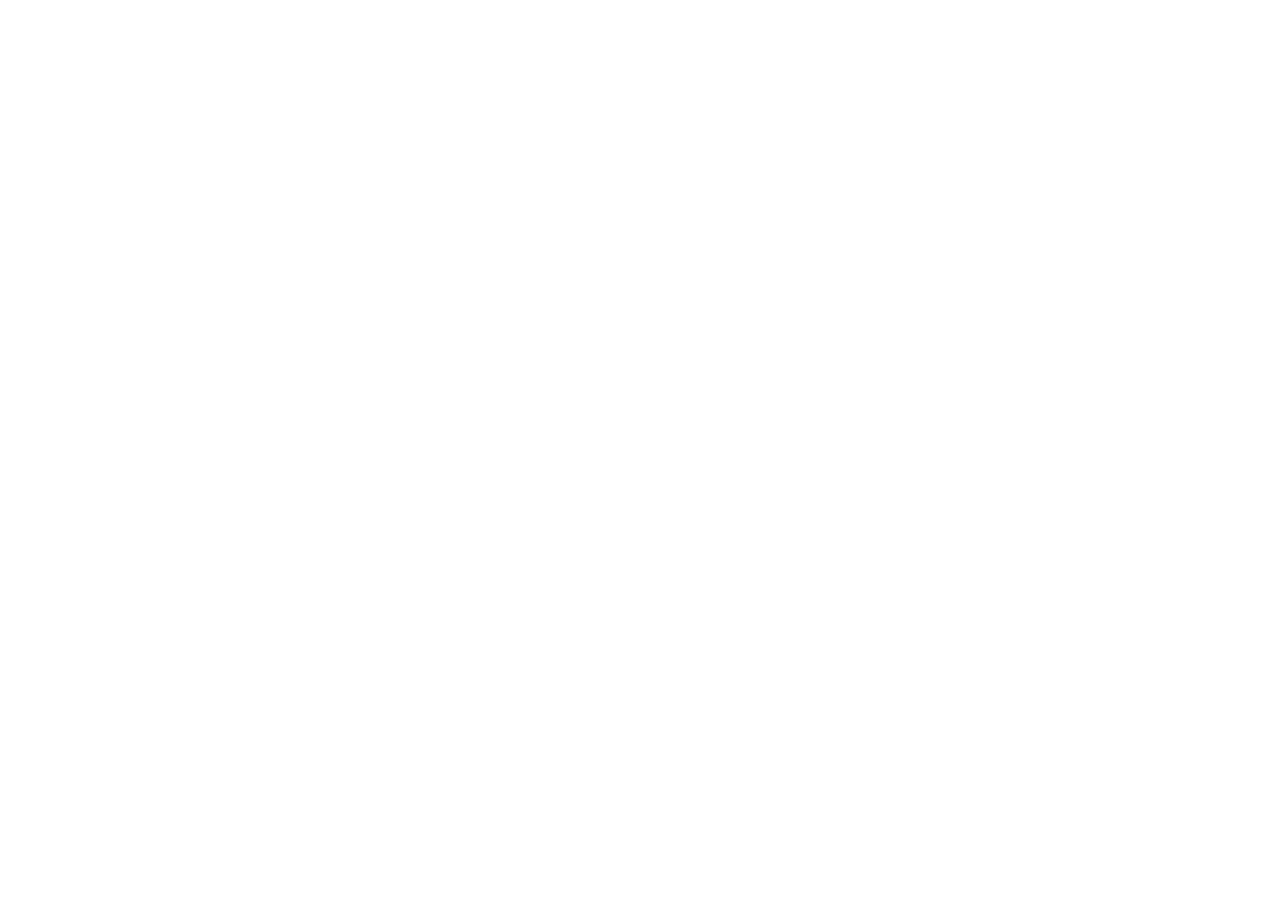
==== index.html @ edb500bf "first commit" ====
<!DOCTYPE html>
<html lang="en">
  <head>
    <meta charset="UTF-8" />
    <meta name="viewport" content="width=device-width, initial-scale=1.0" />
    <meta http-equiv="X-UA-Compatible" content="ie=edge" />
    <meta name="description" content="A movie website" />
    <meta
      name="keywords"
      content="movies, watch, netflix, showmax, movies download, tv shows, series"
    />
    <meta name="author" content="Joshua Onyeka" />

    <!-- custom css link -->
    <link rel="stylesheet" href="style.css" />

    <!-- cust responsive css link -->
    <link rel="stylesheet" href="responsive.css" />

    <!-- font-awesome cdn link -->
    <link
      rel="stylesheet"
      href="https://cdnjs.cloudflare.com/ajax/libs/font-awesome/6.5.1/css/all.min.css"
      integrity="sha512-DTOQO9RWCH3ppGqcWaEA1BIZOC6xxalwEsw9c2QQeAIftl+Vegovlnee1c9QX4TctnWMn13TZye+giMm8e2LwA=="
      crossorigin="anonymous"
      referrerpolicy="no-referrer"
    />

    <!-- swiper js library css link -->
    <link
      rel="stylesheet"
      href="https://cdn.jsdelivr.net/npm/swiper@11/swiper-bundle.min.css"
    />
    <title>Netflix1.0</title>
  </head>
  <body>
    <!-- header section starts -->
    <header></header>
    <!-- header section ends -->

    <!-- swiper js library js link -->
    <script src="https://cdn.jsdelivr.net/npm/swiper@11/swiper-bundle.min.js"></script>

    <!-- custom js link -->
    <script src="script.js"></script>
  </body>
</html>
---- style.css ----
* {
  margin: 0;
  padding: 0;
  box-sizing: border-box;
  text-transform: capitalize;
  outline: none;
  border: none;
  transition: 0.4s ease;
}
html {
  font-size: 62.5%;
}
html::-webkit-scrollbar {
  width: 1rem;
  scroll-behavior: smooth;
}
html::-webkit-scrollbar-thumb {
  border-radius: 0.5rem;
  background-color: red;
}
html::-webkit-scrollbar-track {
  background-color: black;
}

/* general stylings */
section {
  padding: 2rem 5%;
}
/* general stylings */

h1 {
  margin: 100rem;
}
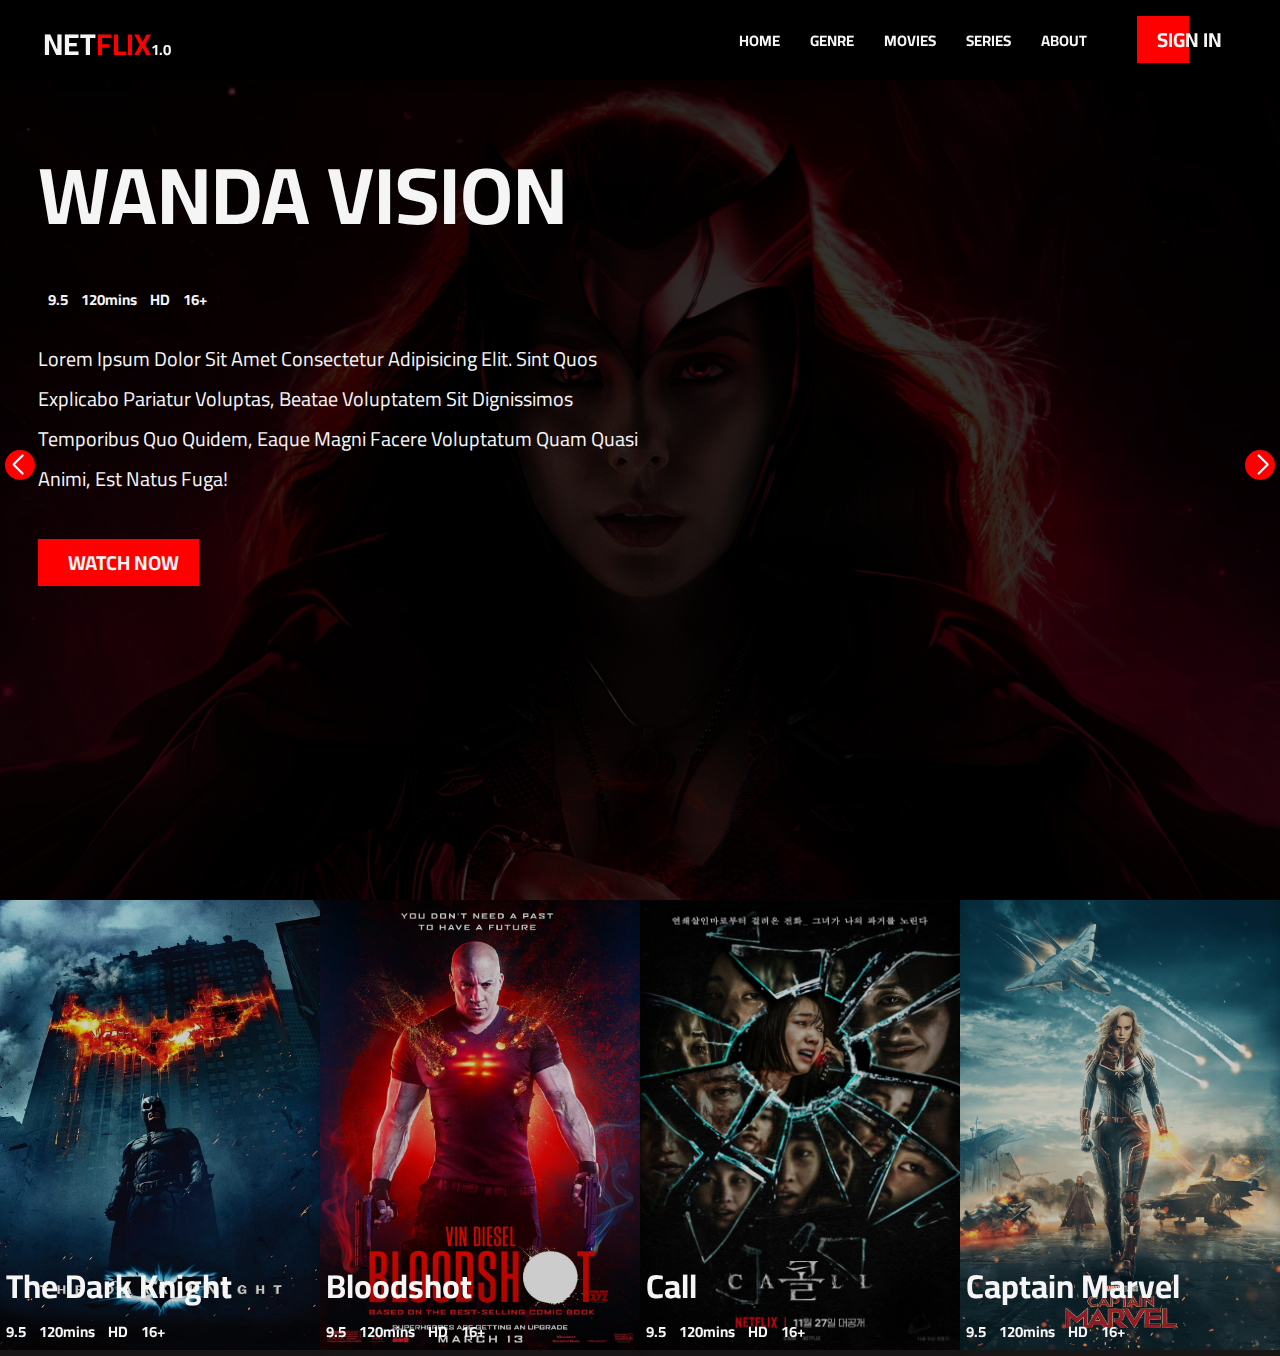
==== commit 2d8bbe64: "second commit" ====
--- a/index.html
+++ b/index.html
@@ -25,20 +25,356 @@
       crossorigin="anonymous"
       referrerpolicy="no-referrer"
     />
-
-    <!-- swiper js library css link -->
+    <!-- <script
+      src="https://kit.fontawesome.com/dc4a396c3d.js"
+      crossorigin="anonymous"
+    ></script> -->
+
+    <!-- swiper css link -->
     <link
       rel="stylesheet"
       href="https://cdn.jsdelivr.net/npm/swiper@11/swiper-bundle.min.css"
     />
+
+    <!-- owl carousel css link -->
+    <link
+      rel="stylesheet"
+      href="https://cdnjs.cloudflare.com/ajax/libs/OwlCarousel2/2.3.4/assets/owl.carousel.min.css"
+      integrity="sha512-tS3S5qG0BlhnQROyJXvNjeEM4UpMXHrQfTGmbQ1gKmelCxlSEBUaxhRBj/EFTzpbP4RVSrpEikbmdJobCvhE3g=="
+      crossorigin="anonymous"
+      referrerpolicy="no-referrer"
+    />
+
     <title>Netflix1.0</title>
   </head>
   <body>
     <!-- header section starts -->
-    <header></header>
+    <header>
+      <div class="header">
+        <div class="logo">
+          <h1>
+            <i class="fa-solid fa-film fa-shake"></i>net<span>flix</span
+            ><span>1.0</span>
+          </h1>
+        </div>
+        <div class="navigations">
+          <div class="navbar">
+            <a href="">home</a>
+            <a href="">genre</a>
+            <a href="">movies</a>
+            <a href="">series</a>
+            <a href="">about</a>
+          </div>
+          <div class="sign-in">
+            <a href="" class="btn">sign in</a>
+          </div>
+        </div>
+        <div class="menu-btn"><i class="fas fa-bars"></i></div>
+      </div>
+    </header>
     <!-- header section ends -->
 
-    <!-- swiper js library js link -->
+    <!-- home section starts -->
+    <section class="home" id="home">
+      <div class="swiper mySwiper">
+        <div class="swiper-wrapper">
+          <div class="home-content swiper-slide">
+            <div class="image-bg">
+              <img src="images/banners-bg/wanda-banner.jpg" alt="" />
+            </div>
+            <div class="contents">
+              <div class="transition">
+                <div class="name top-down">
+                  <h1>wanda vision</h1>
+                </div>
+                <div class="info top-down">
+                  <h6>
+                    <span> <i class="fas fa-star"></i>9.5 </span>
+                    <span><i class="fas fa-clock"></i>120mins</span>
+                    <span>HD</span>
+                    <span>16+</span>
+                  </h6>
+                </div>
+                <div class="desc top-down">
+                  <p>
+                    Lorem ipsum dolor sit amet consectetur adipisicing elit.
+                    Sint quos explicabo pariatur voluptas, beatae voluptatem sit
+                    dignissimos temporibus quo quidem, eaque magni facere
+                    voluptatum quam quasi animi, est natus fuga!
+                  </p>
+                </div>
+                <div class="home-btn top-down">
+                  <a href="" class="btns"
+                    ><i class="fas fa-play"></i> watch now</a
+                  >
+                </div>
+              </div>
+            </div>
+          </div>
+
+          <div class="home-content swiper-slide">
+            <div class="image-bg">
+              <img src="images/banners-bg/black-banner.png" alt="" />
+            </div>
+            <div class="contents">
+              <div class="transition">
+                <div class="name2 top-down">
+                  <h1>black panther</h1>
+                </div>
+                <div class="info2 top-down">
+                  <h6>
+                    <span> <i class="fas fa-star"></i>9.5 </span>
+                    <span><i class="fas fa-clock"></i>120mins</span>
+                    <span>HD</span>
+                    <span>16+</span>
+                  </h6>
+                </div>
+                <div class="desc2 top-down">
+                  <p>
+                    Lorem ipsum dolor sit amet consectetur adipisicing elit.
+                    Sint quos explicabo pariatur voluptas, beatae voluptatem sit
+                    dignissimos temporibus quo quidem, eaque magni facere
+                    voluptatum quam quasi animi, est natus fuga!
+                  </p>
+                </div>
+                <div class="home-btn top-down">
+                  <a href="" class="btns"
+                    ><i class="fas fa-play"></i> watch now</a
+                  >
+                </div>
+              </div>
+            </div>
+          </div>
+
+          <div class="home-content swiper-slide">
+            <div class="image-bg">
+              <img src="images/banners-bg/supergirl-banner.jpg" alt="" />
+            </div>
+            <div class="contents">
+              <div class="transition">
+                <div class="name top-down">
+                  <h1>supergirl</h1>
+                </div>
+                <div class="info top-down">
+                  <h6>
+                    <span> <i class="fas fa-star"></i>9.5 </span>
+                    <span><i class="fas fa-clock"></i>120mins</span>
+                    <span>HD</span>
+                    <span>16+</span>
+                  </h6>
+                </div>
+                <div class="desc top-down">
+                  <p>
+                    Lorem ipsum dolor sit amet consectetur adipisicing elit.
+                    Sint quos explicabo pariatur voluptas, beatae voluptatem sit
+                    dignissimos temporibus quo quidem, eaque magni facere
+                    voluptatum quam quasi animi, est natus fuga!
+                  </p>
+                </div>
+                <div class="home-btn top-down">
+                  <a href="" class="btns"
+                    ><i class="fas fa-play"></i> watch now</a
+                  >
+                </div>
+              </div>
+            </div>
+          </div>
+        </div>
+        <div class="swiper-button-next"></div>
+        <div class="swiper-button-prev"></div>
+      </div>
+    </section>
+    <!-- home section ends -->
+
+    <!-- movies section starts -->
+    <section class="movies">
+      <div class="swiper mySwiper2">
+        <div class="movies-box swiper-wrapper">
+          <div class="box swiper-slide">
+            <div class="image">
+              <img src="images/movies/bat-man.jpg" alt="" />
+            </div>
+            <div class="description">
+              <h1>the dark knight</h1>
+              <h6>
+                <i class="fas fa-star"></i>9.5
+                <span><i class="fas fa-clock"></i>120mins</span>
+                <span>HD</span>
+                <span>16+</span>
+              </h6>
+            </div>
+          </div>
+
+          <div class="box swiper-slide">
+            <div class="image">
+              <img src="images/movies/blood-shot.jpg" alt="" />
+            </div>
+            <div class="description">
+              <h1>Bloodshot</h1>
+              <h6>
+                <i class="fas fa-star"></i>9.5
+                <span><i class="fas fa-clock"></i>120mins</span>
+                <span>HD</span>
+                <span>16+</span>
+              </h6>
+            </div>
+          </div>
+
+          <div class="box swiper-slide">
+            <div class="image">
+              <img src="images/movies/call.jpg" alt="" />
+            </div>
+            <div class="description">
+              <h1>call</h1>
+              <h6>
+                <i class="fas fa-star"></i>9.5
+                <span><i class="fas fa-clock"></i>120mins</span>
+                <span>HD</span>
+                <span>16+</span>
+              </h6>
+            </div>
+          </div>
+
+          <div class="box swiper-slide">
+            <div class="image">
+              <img src="images/movies/captain-marvel.png" alt="" />
+            </div>
+            <div class="description">
+              <h1>captain marvel</h1>
+              <h6>
+                <i class="fas fa-star"></i>9.5
+                <span><i class="fas fa-clock"></i>120mins</span>
+                <span>HD</span>
+                <span>16+</span>
+              </h6>
+            </div>
+          </div>
+
+          <div class="box swiper-slide">
+            <div class="image">
+              <img src="images/movies/end-game.jpg" alt="" />
+            </div>
+            <div class="description">
+              <h1>advengers: end-game</h1>
+              <h6>
+                <i class="fas fa-star"></i>9.5
+                <span><i class="fas fa-clock"></i>120mins</span>
+                <span>HD</span>
+                <span>16+</span>
+              </h6>
+            </div>
+          </div>
+
+          <div class="box swiper-slide">
+            <div class="image">
+              <img src="images/movies/hunter-killer.jpg" alt="" />
+            </div>
+            <div class="description">
+              <h1>hunter killer</h1>
+              <h6>
+                <i class="fas fa-star"></i>9.5
+                <span><i class="fas fa-clock"></i>120mins</span>
+                <span>HD</span>
+                <span>16+</span>
+              </h6>
+            </div>
+          </div>
+
+          <div class="box swiper-slide">
+            <div class="image">
+              <img src="images/movies/insidious.jpg" alt="" />
+            </div>
+            <div class="description">
+              <h1>insidious</h1>
+              <h6>
+                <i class="fas fa-star"></i>9.5
+                <span><i class="fas fa-clock"></i>120mins</span>
+                <span>HD</span>
+                <span>16+</span>
+              </h6>
+            </div>
+          </div>
+
+          <div class="box swiper-slide">
+            <div class="image">
+              <img src="images/movies/love-roise.jpg" alt="" />
+            </div>
+            <div class="description">
+              <h1>love, rosie</h1>
+              <h6>
+                <i class="fas fa-star"></i>9.5
+                <span><i class="fas fa-clock"></i>120mins</span>
+                <span>HD</span>
+                <span>16+</span>
+              </h6>
+            </div>
+          </div>
+
+          <div class="box swiper-slide">
+            <div class="image">
+              <img src="images/movies/resident-evil.jpg" alt="" />
+            </div>
+            <div class="description">
+              <h1>resident evil</h1>
+              <h6>
+                <i class="fas fa-star"></i>9.5
+                <span><i class="fas fa-clock"></i>120mins</span>
+                <span>HD</span>
+                <span>16+</span>
+              </h6>
+            </div>
+          </div>
+
+          <div class="box swiper-slide">
+            <div class="image">
+              <img src="images/movies/theatre-dead.jpg" alt="" />
+            </div>
+            <div class="description">
+              <h1>theatre dead</h1>
+              <h6>
+                <i class="fas fa-star"></i>9.5
+                <span><i class="fas fa-clock"></i>120mins</span>
+                <span>HD</span>
+                <span>16+</span>
+              </h6>
+            </div>
+          </div>
+
+          <div class="box swiper-slide">
+            <div class="image">
+              <img src="images/movies/transformer.jpg" alt="" />
+            </div>
+            <div class="description">
+              <h1>transformers</h1>
+              <h6>
+                <i class="fas fa-star"></i>9.5
+                <span><i class="fas fa-clock"></i>120mins</span>
+                <span>HD</span>
+                <span>16+</span>
+              </h6>
+            </div>
+          </div>
+        </div>
+      </div>
+    </section>
+    <!-- movies section  ends-->
+
+    <!-- owl carousel js link -->
+    <script
+      src="https://cdnjs.cloudflare.com/ajax/libs/OwlCarousel2/2.3.4/owl.carousel.min.js"
+      integrity="sha512-bPs7Ae6pVvhOSiIcyUClR7/q2OAsRiovw4vAkX+zJbw3ShAeeqezq50RIIcIURq7Oa20rW2n2q+fyXBNcU9lrw=="
+      crossorigin="anonymous"
+      referrerpolicy="no-referrer"
+    ></script>
+
+    <!-- jQuert cdn link -->
+    <script
+      src="https://code.jquery.com/jquery-3.7.1.min.js"
+      integrity="sha256-/JqT3SQfawRcv/BIHPThkBvs0OEvtFFmqPF/lYI/Cxo="
+      crossorigin="anonymous"
+    ></script>
+
+    <!-- swiper js link -->
     <script src="https://cdn.jsdelivr.net/npm/swiper@11/swiper-bundle.min.js"></script>
 
     <!-- custom js link -->
--- a/style.css
+++ b/style.css
@@ -1,3 +1,4 @@
+@import url("https://fonts.googleapis.com/css2?family=Cairo:wght@200..1000&display=swap");
 * {
   margin: 0;
   padding: 0;
@@ -5,10 +6,34 @@
   text-transform: capitalize;
   outline: none;
   border: none;
-  transition: 0.4s ease;
+  text-decoration: none;
+  transition: 0.5s ease;
+}
+
+/* root styles */
+:root {
+  --bg: #181616;
+  --tc: #221f1f;
+  --c1: red;
+  --c2: whitesmoke;
+  --bk: #000;
+  --fw1: 500;
+  --fw2: 700;
+  --fw3: bold;
+  --box-shadow: 1px 1px 10px rgba(0, 0, 0, 0.2);
+}
+/* root styles */
+body {
+  font-family: "Cairo", sans-serif;
+  font-optical-sizing: auto;
+  font-style: normal;
+  font-variation-settings: "slnt" 0;
+  background-color: var(--bg);
+  color: var(--c2);
 }
 html {
   font-size: 62.5%;
+  overflow-x: hidden;
 }
 html::-webkit-scrollbar {
   width: 1rem;
@@ -16,7 +41,7 @@
 }
 html::-webkit-scrollbar-thumb {
   border-radius: 0.5rem;
-  background-color: red;
+  background-color: var(--c1);
 }
 html::-webkit-scrollbar-track {
   background-color: black;
@@ -24,10 +49,288 @@
 
 /* general stylings */
 section {
-  padding: 2rem 5%;
+  padding: 9rem 3%;
+}
+.btn {
+  text-transform: uppercase;
+  font-weight: var(--fw3);
+  font-size: 2rem;
+  margin-top: -1rem;
+  padding: 0.5rem 2rem;
+  position: relative;
+  display: inline-block;
+  align-items: center;
+  text-align: center;
+  color: var(--c2);
+}
+.btn::after {
+  z-index: -1;
+  content: "";
+  position: absolute;
+  top: 0;
+  left: 0;
+  width: 50%;
+  height: 100%;
+  background-color: var(--c1);
+  transition: 0.5s ease;
+}
+.btn:hover::after {
+  width: 100%;
+}
+.btns {
+  text-transform: uppercase;
+  font-weight: var(--fw3);
+  font-size: 2rem;
+  padding: 0.5rem 2rem;
+  position: relative;
+  display: inline-block;
+  align-items: center;
+  text-align: center;
+  color: var(--c2);
+  background-color: var(--c1);
+}
+.btns:hover {
+  margin-left: 2rem;
+  transform: scale(1.2) rotate(-4deg);
+  box-shadow: 0px 0px 20px rgba(0, 0, 0, 0.5);
+}
+.btns i {
+  padding-right: 1rem;
+}
+a {
+  cursor: pointer;
+}
+.box img {
+  cursor: pointer;
 }
 /* general stylings */
 
-h1 {
-  margin: 100rem;
-}
+/* header section starts */
+header {
+  padding: 1.6rem 3%;
+  width: 100%;
+  height: 8rem;
+  position: fixed;
+  z-index: 1000;
+  top: 0;
+  left: 0;
+  justify-content: center;
+  align-items: center;
+  text-align: center;
+  background-color: var(--bk);
+  box-shadow: var(--box-shadow);
+}
+.header {
+  text-align: center;
+  display: flex;
+  justify-content: space-between;
+}
+header .header .logo h1 {
+  font-size: 3rem;
+  font-weight: var(--fw3);
+  text-transform: uppercase;
+}
+header .header .logo h1 span {
+  color: var(--c1);
+  text-transform: uppercase;
+}
+header .header .logo h1 span:nth-child(3) {
+  color: var(--c2);
+  font-size: 1.5rem;
+  text-transform: uppercase;
+}
+header .header .logo h1 i {
+  font-weight: var(--fw2);
+  color: var(--c1);
+  padding-right: 0.5rem;
+}
+.logo {
+  cursor: pointer;
+}
+header .header .navigations {
+  text-align: center;
+  display: flex;
+  gap: 5rem;
+  justify-content: space-between;
+  padding-top: 1rem;
+}
+header .header .navigations .navbar {
+  display: flex;
+  gap: 3rem;
+}
+header .header .navigations .navbar a {
+  text-transform: uppercase;
+  color: var(--c2);
+  font-weight: var(--fw2);
+  font-size: 1.5rem;
+}
+header .header .navigations .navbar a:hover {
+  color: var(--c1);
+}
+/* button style set to general styles */
+/* button style set to general styles */
+/* button style set to general styles */
+
+.menu-btn {
+  margin-top: 0.5rem;
+  display: none;
+}
+.menu-btn i {
+  font-size: 3rem;
+  font-weight: var(--fw3);
+  cursor: pointer;
+  transition: 0.5s;
+}
+/* header section ends */
+
+/* home section starts */
+section.home {
+  padding: 0;
+}
+.home .home-content {
+  width: 100%;
+  height: 100vh;
+  position: relative;
+}
+.home .home-content .image-bg {
+  position: absolute;
+  width: 100%;
+  margin-top: 8rem;
+}
+.home .home-content .image-bg img {
+  width: 100%;
+  height: 100vh;
+  object-fit: cover;
+}
+.home .home-content .contents {
+  position: absolute;
+  top: 0;
+  left: 0;
+  padding: 12rem 3%;
+  width: 100%;
+  height: 100%;
+  background-color: rgba(0, 0, 0, 0.8);
+  background: linear-gradient(to right, rgba(0, 0, 0, 0.8) rgba(0, 0, 0));
+}
+.home .home-content .contents .transition h1 {
+  font-size: 8rem;
+  text-transform: uppercase;
+  font-weight: var(--fw3);
+  padding-bottom: 1.5rem;
+}
+.home .home-content .contents .transition h6 {
+  font-size: 1.5rem;
+  padding-bottom: 2.5rem;
+}
+.home .home-content .contents .transition h6 span {
+  font-size: 1.5rem;
+  font-weight: var(--fw2);
+  padding-left: 1rem;
+}
+.home .home-content .contents .transition h6 span i {
+  color: var(--c1);
+  font-weight: var(--fw2);
+}
+.home .home-content .contents .transition p {
+  font-size: 2rem;
+  width: 50%;
+  line-height: 2;
+  padding-bottom: 4rem;
+}
+.top-down {
+  visibility: hidden;
+  opacity: 0;
+  transition: 0.5s ease-in-out;
+}
+.transition.show .top-down {
+  opacity: 1;
+  visibility: visible;
+}
+.name {
+  transition-delay: 0.2s;
+}
+.info {
+  transition-delay: 0.4s;
+}
+.desc {
+  transition-delay: 0.6s;
+}
+.home-btn {
+  transition-delay: 0.8s;
+}
+.swiper .swiper-button-next {
+  margin: 0 -0.5rem;
+  width: 3rem;
+  height: 3rem;
+  padding-left: 0.5rem;
+  background-color: red;
+  border-radius: 50%;
+}
+.swiper .swiper-button-prev {
+  margin: 0 -0.5rem;
+  width: 3rem;
+  height: 3rem;
+  padding-right: 0.5rem;
+  background-color: red;
+  border-radius: 50%;
+}
+.swiper .swiper-button-next::after,
+.swiper .swiper-button-prev::after {
+  font-size: 2rem;
+  font-weight: var(--fw3);
+  color: var(--c2);
+}
+.swiper .swiper-button-next:hover,
+.swiper .swiper-button-prev:hover {
+  transform: rotate(5deg);
+}
+/* home section ends */
+
+/* movies section starts */
+section.movies {
+  padding: 0;
+}
+
+.movies .movies-box .box {
+  position: relative;
+  box-shadow: var(--box-shadow);
+}
+.movies .movies-box .box .image {
+  width: 100%;
+  overflow: hidden;
+  object-fit: cover;
+}
+.movies .movies-box .box .image img {
+  width: 100%;
+  height: 45rem;
+  filter: brightness(0.8);
+  transition: 0.4s linear;
+}
+.movies .movies-box .box .image:hover img {
+  transform: scale(1.2);
+  filter: brightness(0.5);
+}
+.movies .movies-box .box .description {
+  position: absolute;
+  bottom: 0%;
+  left: 2%;
+}
+.movies .movies-box .box .description h1 {
+  font-size: 3.3rem;
+  font-weight: var(--fw2);
+}
+
+.movies .movies-box .box .description h6 {
+  font-size: 1.5rem;
+  padding-bottom: 1rem;
+}
+.movies .movies-box .box .description h6 span {
+  font-size: 1.5rem;
+  padding-left: 1rem;
+  font-weight: var(--fw2);
+}
+.movies .movies-box .box .description h6 i {
+  color: var(--c1);
+  font-weight: var(--fw2);
+}
+/* movies section ends */
--- a/responsive.css
+++ b/responsive.css
@@ -0,0 +1,104 @@
+@media (max-width: 991px) {
+  html {
+    font-size: 55%;
+  }
+  .home .home-content .contents {
+    padding: 30rem 3%;
+  }
+
+  .home .home-content .contents .transition p {
+    width: 88%;
+  }
+}
+
+@media (max-width: 768px) {
+  header .header .navigations .navbar {
+    display: block;
+    position: absolute;
+    top: 100%;
+    left: 0;
+    width: 40%;
+    height: 100vh;
+    box-shadow: 1px 1px 10px rgba(0, 0, 0, 0.2);
+    background-color: black;
+    transform: scaleX(0);
+    transform-origin: left;
+  }
+  header .header .navigations .navbar.show {
+    transform: scaleX(1);
+  }
+  header .header .navigations .navbar a {
+    display: block;
+    padding: 1.5rem 0;
+    color: white;
+  }
+  header .header .navigations .navbar a:hover {
+    background-color: red;
+    color: whitesmoke;
+    transform: scale(1.1);
+    width: 90%;
+    margin: 0 auto;
+  }
+  .menu-btn {
+    display: block;
+  }
+  .sign-in .btn {
+    right: -160%;
+  }
+  .home .home-content .contents {
+    padding: 25rem 3%;
+  }
+  .home .home-content .contents .transition h1 {
+    font-size: 6rem;
+  }
+  .home .home-content .contents .transition p {
+    width: 85%;
+  }
+  .swiper-button-next,
+  .swiper-button-prev {
+    visibility: hidden;
+  }
+}
+
+@media (max-width: 615px) {
+  .sign-in .btn {
+    right: -100%;
+  }
+}
+
+@media (max-width: 450px) {
+  html {
+    font-size: 50%;
+  }
+  header .header .navigations .navbar {
+    width: 75%;
+  }
+  .sign-in .btn {
+    right: -60%;
+  }
+  .home .home-content .contents {
+    padding: 30rem 3%;
+  }
+  .home .home-content .contents .transition p {
+    width: 95%;
+  }
+  header .header .logo h1 {
+    font-size: 2.5rem;
+  }
+  .movies .movies-box .box .image img {
+    height: 55rem;
+  }
+}
+
+@media (max-width: 350px) {
+  .btn,
+  .btns {
+    font-size: 1.5rem;
+  }
+  .sign-in .btn {
+    right: -30%;
+  }
+  .home .home-content .contents .transition p {
+    width: 100%;
+  }
+}
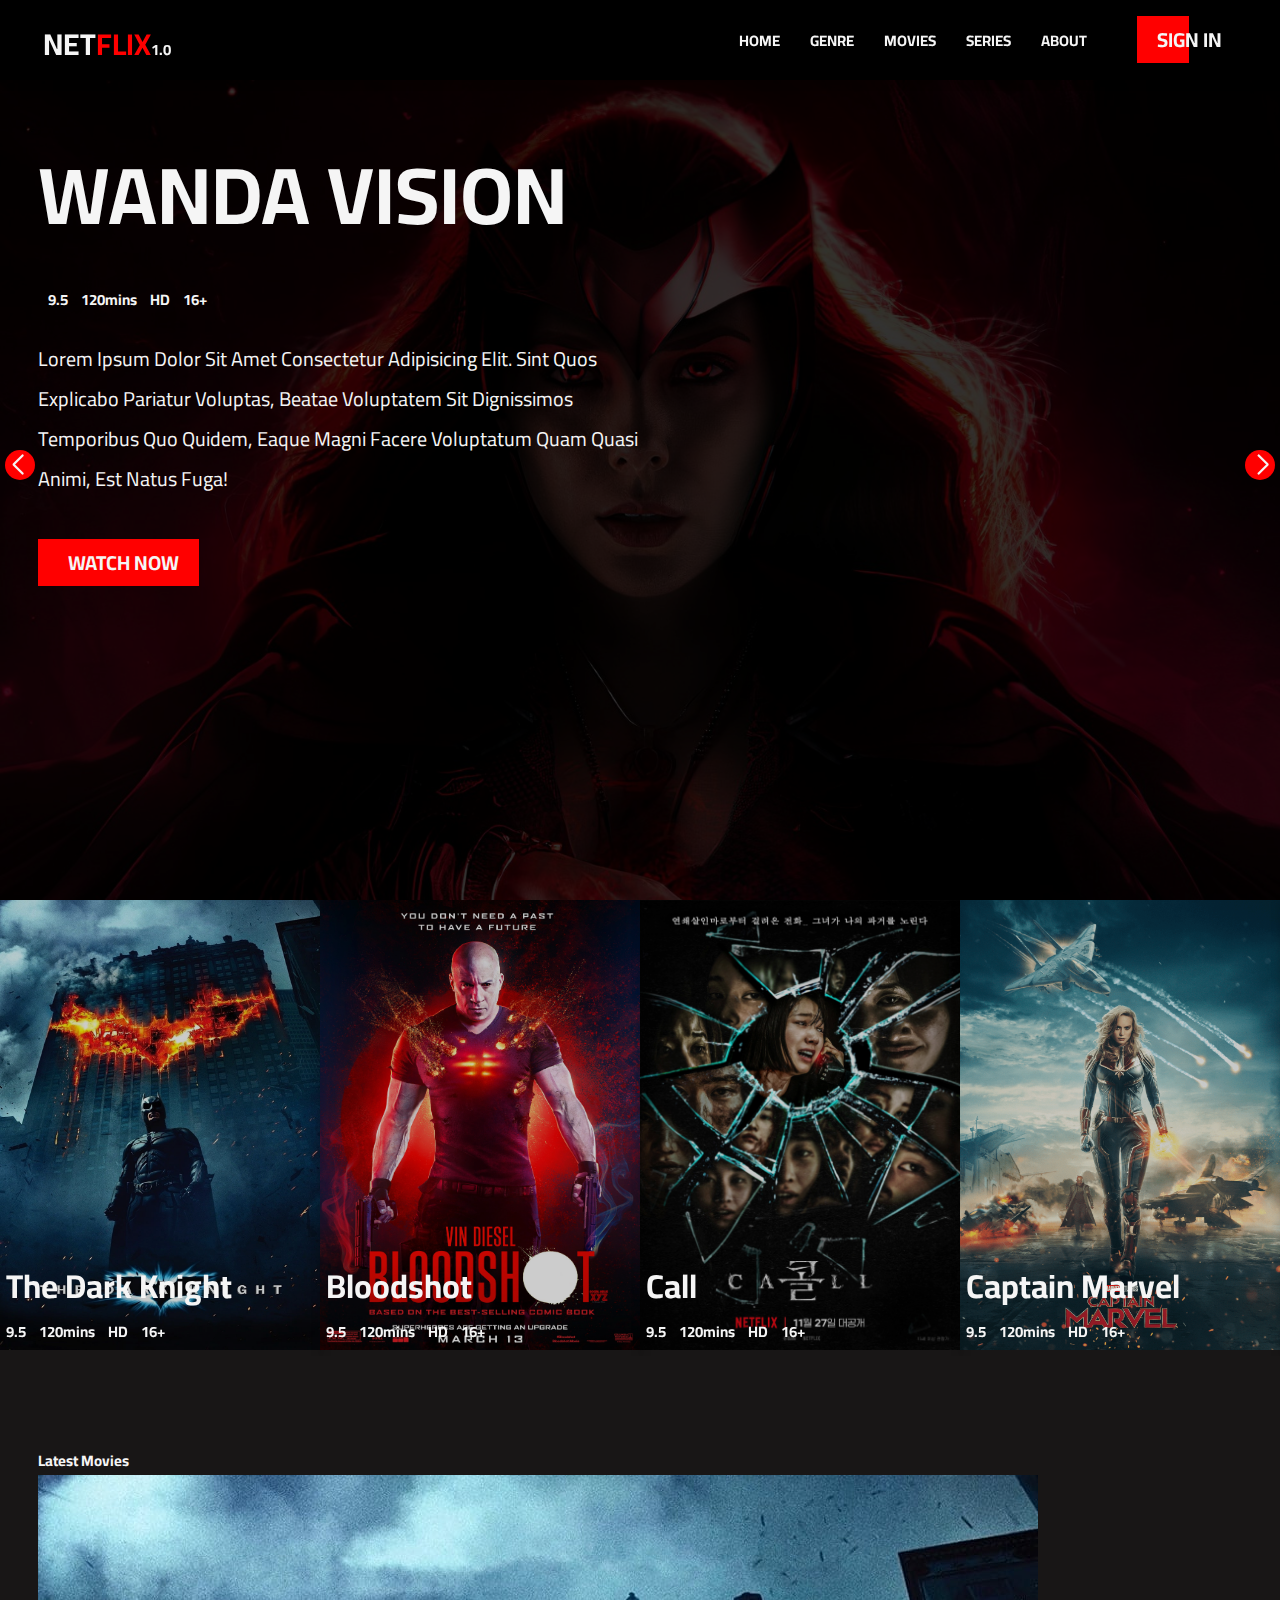
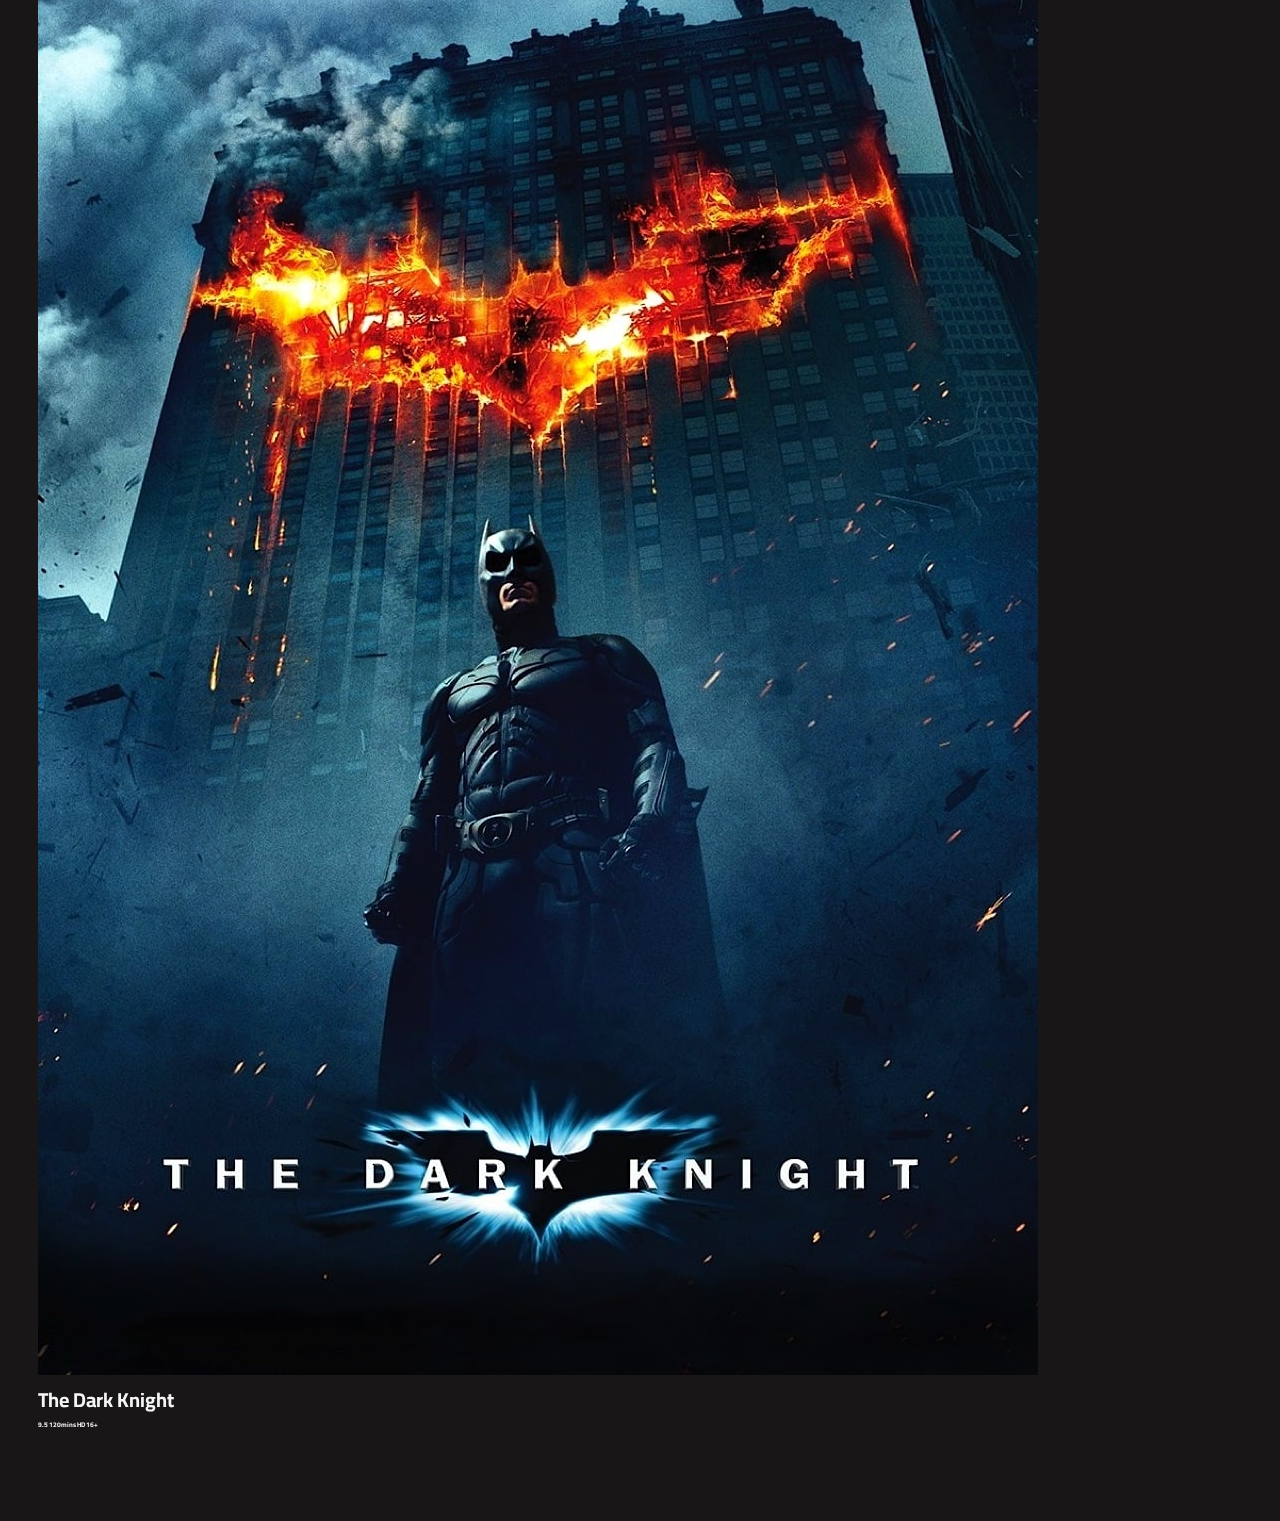
==== commit 17999eb6: "third commit" ====
--- a/index.html
+++ b/index.html
@@ -359,6 +359,149 @@
     </section>
     <!-- movies section  ends-->
 
+    <!-- latest movies section starts-->
+    <section class="latest-movies" id="latest-movies">
+      <div class="swiper mySwiper3">
+        <h2>latest movies</h2>
+        <div class="latest-box swiper-wrapper">
+          <div class="box swiper-slide">
+            <div class="image">
+              <img src="images/movies/bat-man.jpg" alt="" />
+            </div>
+            <div class="description">
+              <h1>the dark knight</h1>
+              <h6>
+                <i class="fas fa-star"></i>9.5
+                <span><i class="fas fa-clock"></i>120mins</span>
+                <span>HD</span>
+                <span>16+</span>
+              </h6>
+            </div>
+          </div>
+
+          <div class="box swiper-slide">
+            <div class="image">
+              <img src="images/movies/bat-man.jpg" alt="" />
+            </div>
+            <div class="description">
+              <h1>the dark knight</h1>
+              <h6>
+                <i class="fas fa-star"></i>9.5
+                <span><i class="fas fa-clock"></i>120mins</span>
+                <span>HD</span>
+                <span>16+</span>
+              </h6>
+            </div>
+          </div>
+
+          <div class="box swiper-slide">
+            <div class="image">
+              <img src="images/movies/bat-man.jpg" alt="" />
+            </div>
+            <div class="description">
+              <h1>the dark knight</h1>
+              <h6>
+                <i class="fas fa-star"></i>9.5
+                <span><i class="fas fa-clock"></i>120mins</span>
+                <span>HD</span>
+                <span>16+</span>
+              </h6>
+            </div>
+          </div>
+
+          <div class="box swiper-slide">
+            <div class="image">
+              <img src="images/movies/bat-man.jpg" alt="" />
+            </div>
+            <div class="description">
+              <h1>the dark knight</h1>
+              <h6>
+                <i class="fas fa-star"></i>9.5
+                <span><i class="fas fa-clock"></i>120mins</span>
+                <span>HD</span>
+                <span>16+</span>
+              </h6>
+            </div>
+          </div>
+
+          <div class="box swiper-slide">
+            <div class="image">
+              <img src="images/movies/bat-man.jpg" alt="" />
+            </div>
+            <div class="description">
+              <h1>the dark knight</h1>
+              <h6>
+                <i class="fas fa-star"></i>9.5
+                <span><i class="fas fa-clock"></i>120mins</span>
+                <span>HD</span>
+                <span>16+</span>
+              </h6>
+            </div>
+          </div>
+
+          <div class="box swiper-slide">
+            <div class="image">
+              <img src="images/movies/bat-man.jpg" alt="" />
+            </div>
+            <div class="description">
+              <h1>the dark knight</h1>
+              <h6>
+                <i class="fas fa-star"></i>9.5
+                <span><i class="fas fa-clock"></i>120mins</span>
+                <span>HD</span>
+                <span>16+</span>
+              </h6>
+            </div>
+          </div>
+
+          <div class="box swiper-slide">
+            <div class="image">
+              <img src="images/movies/bat-man.jpg" alt="" />
+            </div>
+            <div class="description">
+              <h1>the dark knight</h1>
+              <h6>
+                <i class="fas fa-star"></i>9.5
+                <span><i class="fas fa-clock"></i>120mins</span>
+                <span>HD</span>
+                <span>16+</span>
+              </h6>
+            </div>
+          </div>
+
+          <div class="box swiper-slide">
+            <div class="image">
+              <img src="images/movies/bat-man.jpg" alt="" />
+            </div>
+            <div class="description">
+              <h1>the dark knight</h1>
+              <h6>
+                <i class="fas fa-star"></i>9.5
+                <span><i class="fas fa-clock"></i>120mins</span>
+                <span>HD</span>
+                <span>16+</span>
+              </h6>
+            </div>
+          </div>
+
+          <div class="box swiper-slide">
+            <div class="image">
+              <img src="images/movies/bat-man.jpg" alt="" />
+            </div>
+            <div class="description">
+              <h1>the dark knight</h1>
+              <h6>
+                <i class="fas fa-star"></i>9.5
+                <span><i class="fas fa-clock"></i>120mins</span>
+                <span>HD</span>
+                <span>16+</span>
+              </h6>
+            </div>
+          </div>
+        </div>
+      </div>
+    </section>
+    <!-- latest movies section ends -->
     <!-- owl carousel js link -->
     <script
       src="https://cdnjs.cloudflare.com/ajax/libs/OwlCarousel2/2.3.4/owl.carousel.min.js"
--- a/responsive.css
+++ b/responsive.css
@@ -86,7 +86,7 @@
     font-size: 2.5rem;
   }
   .movies .movies-box .box .image img {
-    height: 55rem;
+    height: 65rem;
   }
 }
 
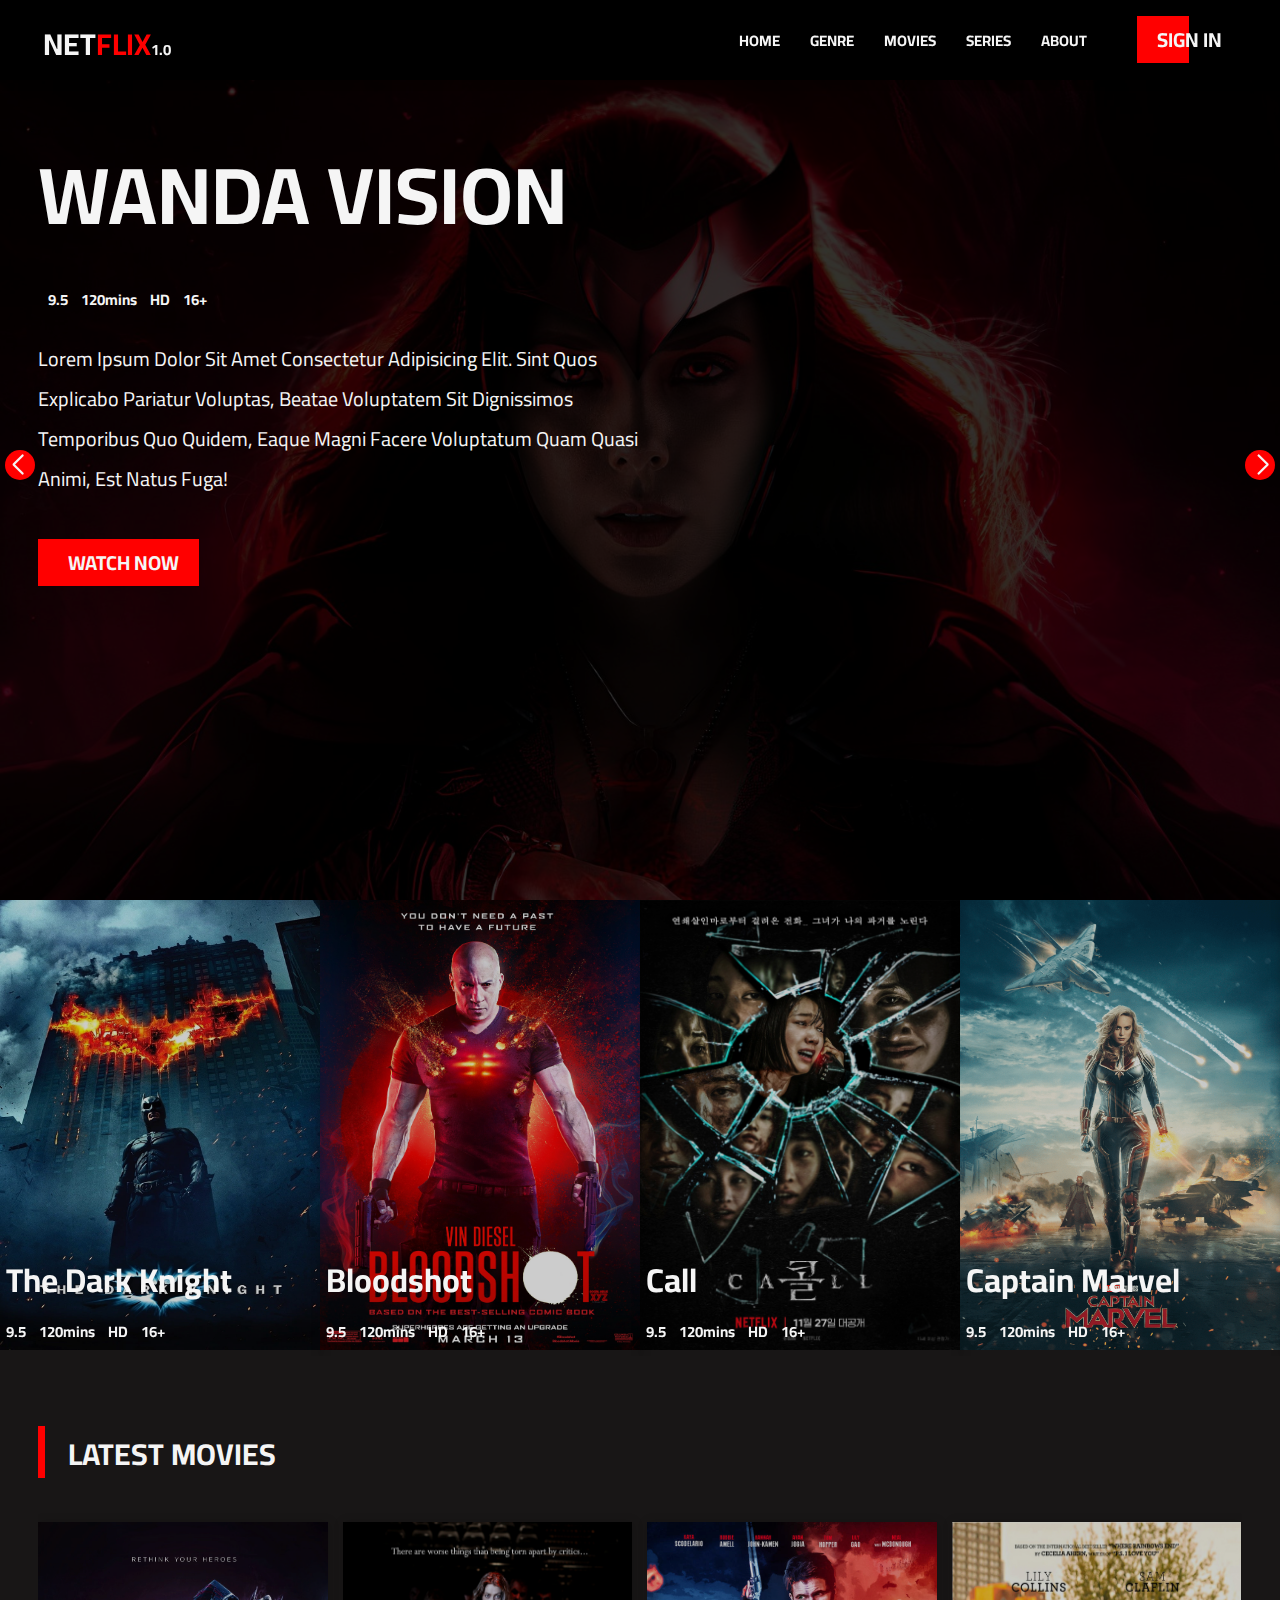
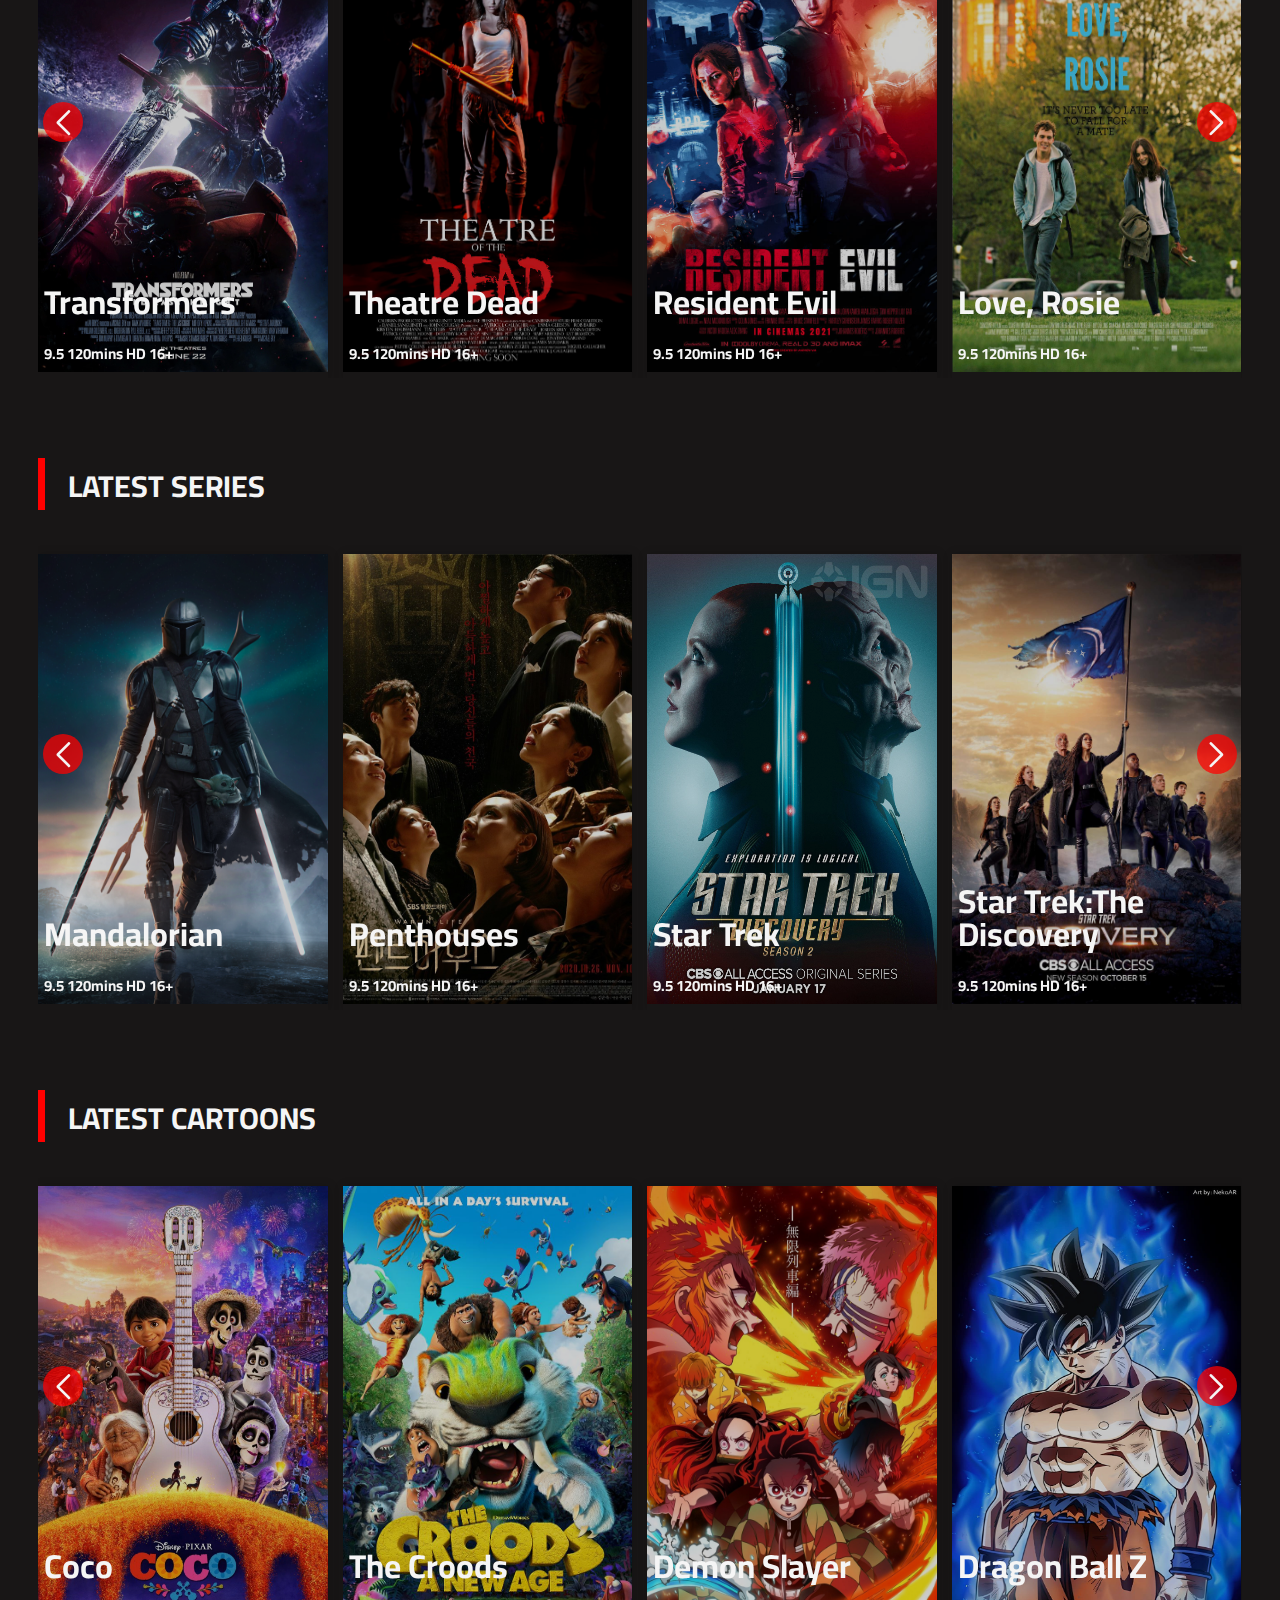
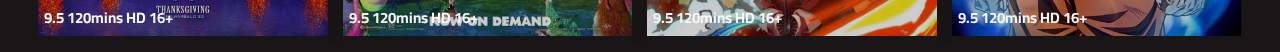
==== commit d71cc8de: "fourth commit" ====
--- a/index.html
+++ b/index.html
@@ -66,7 +66,7 @@
             <a href="">about</a>
           </div>
           <div class="sign-in">
-            <a href="" class="btn">sign in</a>
+            <a href="https://www.netflix.com/ng/login" class="btn">sign in</a>
           </div>
         </div>
         <div class="menu-btn"><i class="fas fa-bars"></i></div>
@@ -366,130 +366,115 @@
         <div class="latest-box swiper-wrapper">
           <div class="box swiper-slide">
             <div class="image">
-              <img src="images/movies/bat-man.jpg" alt="" />
-            </div>
-            <div class="description">
-              <h1>the dark knight</h1>
-              <h6>
-                <i class="fas fa-star"></i>9.5
-                <span><i class="fas fa-clock"></i>120mins</span>
-                <span>HD</span>
-                <span>16+</span>
-              </h6>
-            </div>
-          </div>
-
-          <div class="box swiper-slide">
-            <div class="image">
-              <img src="images/movies/bat-man.jpg" alt="" />
-            </div>
-            <div class="description">
-              <h1>the dark knight</h1>
-              <h6>
-                <i class="fas fa-star"></i>9.5
-                <span><i class="fas fa-clock"></i>120mins</span>
-                <span>HD</span>
-                <span>16+</span>
-              </h6>
-            </div>
-          </div>
-
-          <div class="box swiper-slide">
-            <div class="image">
-              <img src="images/movies/bat-man.jpg" alt="" />
-            </div>
-            <div class="description">
-              <h1>the dark knight</h1>
-              <h6>
-                <i class="fas fa-star"></i>9.5
-                <span><i class="fas fa-clock"></i>120mins</span>
-                <span>HD</span>
-                <span>16+</span>
-              </h6>
-            </div>
-          </div>
-
-          <div class="box swiper-slide">
-            <div class="image">
-              <img src="images/movies/bat-man.jpg" alt="" />
-            </div>
-            <div class="description">
-              <h1>the dark knight</h1>
-              <h6>
-                <i class="fas fa-star"></i>9.5
-                <span><i class="fas fa-clock"></i>120mins</span>
-                <span>HD</span>
-                <span>16+</span>
-              </h6>
-            </div>
-          </div>
-
-          <div class="box swiper-slide">
-            <div class="image">
-              <img src="images/movies/bat-man.jpg" alt="" />
-            </div>
-            <div class="description">
-              <h1>the dark knight</h1>
-              <h6>
-                <i class="fas fa-star"></i>9.5
-                <span><i class="fas fa-clock"></i>120mins</span>
-                <span>HD</span>
-                <span>16+</span>
-              </h6>
-            </div>
-          </div>
-
-          <div class="box swiper-slide">
-            <div class="image">
-              <img src="images/movies/bat-man.jpg" alt="" />
-            </div>
-            <div class="description">
-              <h1>the dark knight</h1>
-              <h6>
-                <i class="fas fa-star"></i>9.5
-                <span><i class="fas fa-clock"></i>120mins</span>
-                <span>HD</span>
-                <span>16+</span>
-              </h6>
-            </div>
-          </div>
-
-          <div class="box swiper-slide">
-            <div class="image">
-              <img src="images/movies/bat-man.jpg" alt="" />
-            </div>
-            <div class="description">
-              <h1>the dark knight</h1>
-              <h6>
-                <i class="fas fa-star"></i>9.5
-                <span><i class="fas fa-clock"></i>120mins</span>
-                <span>HD</span>
-                <span>16+</span>
-              </h6>
-            </div>
-          </div>
-
-          <div class="box swiper-slide">
-            <div class="image">
-              <img src="images/movies/bat-man.jpg" alt="" />
-            </div>
-            <div class="description">
-              <h1>the dark knight</h1>
-              <h6>
-                <i class="fas fa-star"></i>9.5
-                <span><i class="fas fa-clock"></i>120mins</span>
-                <span>HD</span>
-                <span>16+</span>
-              </h6>
-            </div>
-          </div>
-
-          <div class="box swiper-slide">
-            <div class="image">
-              <img src="images/movies/bat-man.jpg" alt="" />
-            </div>
-            <div class="description">
-              <h1>the dark knight</h1>
+              <img src="images/movies/transformer.jpg" alt="" />
+            </div>
+            <div class="description">
+              <h1>transformers</h1>
+              <h6>
+                <i class="fas fa-star"></i>9.5
+                <span><i class="fas fa-clock"></i>120mins</span>
+                <span>HD</span>
+                <span>16+</span>
+              </h6>
+            </div>
+          </div>
+
+          <div class="box swiper-slide">
+            <div class="image">
+              <img src="images/movies/theatre-dead.jpg" alt="" />
+            </div>
+            <div class="description">
+              <h1>theatre dead</h1>
+              <h6>
+                <i class="fas fa-star"></i>9.5
+                <span><i class="fas fa-clock"></i>120mins</span>
+                <span>HD</span>
+                <span>16+</span>
+              </h6>
+            </div>
+          </div>
+
+          <div class="box swiper-slide">
+            <div class="image">
+              <img src="images/movies/resident-evil.jpg" alt="" />
+            </div>
+            <div class="description">
+              <h1>resident evil</h1>
+              <h6>
+                <i class="fas fa-star"></i>9.5
+                <span><i class="fas fa-clock"></i>120mins</span>
+                <span>HD</span>
+                <span>16+</span>
+              </h6>
+            </div>
+          </div>
+
+          <div class="box swiper-slide">
+            <div class="image">
+              <img src="images/movies/love-roise.jpg" alt="" />
+            </div>
+            <div class="description">
+              <h1>love, rosie</h1>
+              <h6>
+                <i class="fas fa-star"></i>9.5
+                <span><i class="fas fa-clock"></i>120mins</span>
+                <span>HD</span>
+                <span>16+</span>
+              </h6>
+            </div>
+          </div>
+
+          <div class="box swiper-slide">
+            <div class="image">
+              <img src="images/movies/insidious.jpg" alt="" />
+            </div>
+            <div class="description">
+              <h1>insidious</h1>
+              <h6>
+                <i class="fas fa-star"></i>9.5
+                <span><i class="fas fa-clock"></i>120mins</span>
+                <span>HD</span>
+                <span>16+</span>
+              </h6>
+            </div>
+          </div>
+
+          <div class="box swiper-slide">
+            <div class="image">
+              <img src="images/movies/hunter-killer.jpg" alt="" />
+            </div>
+            <div class="description">
+              <h1>hunter killer</h1>
+              <h6>
+                <i class="fas fa-star"></i>9.5
+                <span><i class="fas fa-clock"></i>120mins</span>
+                <span>HD</span>
+                <span>16+</span>
+              </h6>
+            </div>
+          </div>
+
+          <div class="box swiper-slide">
+            <div class="image">
+              <img src="images/movies/end-game.jpg" alt="" />
+            </div>
+            <div class="description">
+              <h1>advengers: end-game</h1>
+              <h6>
+                <i class="fas fa-star"></i>9.5
+                <span><i class="fas fa-clock"></i>120mins</span>
+                <span>HD</span>
+                <span>16+</span>
+              </h6>
+            </div>
+          </div>
+
+          <div class="box swiper-slide">
+            <div class="image">
+              <img src="images/movies/captain-marvel.png" alt="" />
+            </div>
+            <div class="description">
+              <h1>captain marvel</h1>
               <h6>
                 <i class="fas fa-star"></i>9.5
                 <span><i class="fas fa-clock"></i>120mins</span>
@@ -499,9 +484,259 @@
             </div>
           </div>
         </div>
+        <div class="swiper-button-next"></div>
+        <div class="swiper-button-prev"></div>
       </div>
     </section>
     <!-- latest movies section ends -->
+
+    <!-- latest series section starts-->
+    <section class="latest-movies" id="latest-movies">
+      <div class="swiper mySwiper3">
+        <h2>latest series</h2>
+        <div class="latest-box swiper-wrapper">
+          <div class="box swiper-slide">
+            <div class="image">
+              <img src="images/series/mandalorian.jpg" alt="" />
+            </div>
+            <div class="description">
+              <h1>mandalorian</h1>
+              <h6>
+                <i class="fas fa-star"></i>9.5
+                <span><i class="fas fa-clock"></i>120mins</span>
+                <span>HD</span>
+                <span>16+</span>
+              </h6>
+            </div>
+          </div>
+
+          <div class="box swiper-slide">
+            <div class="image">
+              <img src="images/series/penthouses.jpg" alt="" />
+            </div>
+            <div class="description">
+              <h1>penthouses</h1>
+              <h6>
+                <i class="fas fa-star"></i>9.5
+                <span><i class="fas fa-clock"></i>120mins</span>
+                <span>HD</span>
+                <span>16+</span>
+              </h6>
+            </div>
+          </div>
+
+          <div class="box swiper-slide">
+            <div class="image">
+              <img src="images/series/star-trek.jpg" alt="" />
+            </div>
+            <div class="description">
+              <h1>star trek</h1>
+              <h6>
+                <i class="fas fa-star"></i>9.5
+                <span><i class="fas fa-clock"></i>120mins</span>
+                <span>HD</span>
+                <span>16+</span>
+              </h6>
+            </div>
+          </div>
+
+          <div class="box swiper-slide">
+            <div class="image">
+              <img src="images/series/start-trek.jpeg" alt="" />
+            </div>
+            <div class="description">
+              <h1>star trek:the discovery</h1>
+              <h6>
+                <i class="fas fa-star"></i>9.5
+                <span><i class="fas fa-clock"></i>120mins</span>
+                <span>HD</span>
+                <span>16+</span>
+              </h6>
+            </div>
+          </div>
+
+          <div class="box swiper-slide">
+            <div class="image">
+              <img src="images/series/stranger-thing.jpg" alt="" />
+            </div>
+            <div class="description">
+              <h1>stranger thing</h1>
+              <h6>
+                <i class="fas fa-star"></i>9.5
+                <span><i class="fas fa-clock"></i>120mins</span>
+                <span>HD</span>
+                <span>16+</span>
+              </h6>
+            </div>
+          </div>
+
+          <div class="box swiper-slide">
+            <div class="image">
+              <img src="images/series/supergirl.jpg" alt="" />
+            </div>
+            <div class="description">
+              <h1>supergirl</h1>
+              <h6>
+                <i class="fas fa-star"></i>9.5
+                <span><i class="fas fa-clock"></i>120mins</span>
+                <span>HD</span>
+                <span>16+</span>
+              </h6>
+            </div>
+          </div>
+
+          <div class="box swiper-slide">
+            <div class="image">
+              <img src="images/series/the-falcon.webp" alt="" />
+            </div>
+            <div class="description">
+              <h1>the falcon and the winter soldiers</h1>
+              <h6>
+                <i class="fas fa-star"></i>9.5
+                <span><i class="fas fa-clock"></i>120mins</span>
+                <span>HD</span>
+                <span>16+</span>
+              </h6>
+            </div>
+          </div>
+
+          <div class="box swiper-slide">
+            <div class="image">
+              <img src="images/series/wanda.webp" alt="" />
+            </div>
+            <div class="description">
+              <h1>wanda vision</h1>
+              <h6>
+                <i class="fas fa-star"></i>9.5
+                <span><i class="fas fa-clock"></i>120mins</span>
+                <span>HD</span>
+                <span>16+</span>
+              </h6>
+            </div>
+          </div>
+        </div>
+        <div class="swiper-button-next"></div>
+        <div class="swiper-button-prev"></div>
+      </div>
+    </section>
+    <!-- latest series section ends -->
+
+    <!-- latest cartoons section starts-->
+    <section class="latest-movies" id="latest-movies">
+      <div class="swiper mySwiper3">
+        <h2>latest cartoons</h2>
+        <div class="latest-box swiper-wrapper">
+          <div class="box swiper-slide">
+            <div class="image">
+              <img src="images/cartoons/coco.jpg" alt="" />
+            </div>
+            <div class="description">
+              <h1>coco</h1>
+              <h6>
+                <i class="fas fa-star"></i>9.5
+                <span><i class="fas fa-clock"></i>120mins</span>
+                <span>HD</span>
+                <span>16+</span>
+              </h6>
+            </div>
+          </div>
+
+          <div class="box swiper-slide">
+            <div class="image">
+              <img src="images/cartoons/croods.jpg" alt="" />
+            </div>
+            <div class="description">
+              <h1>the croods</h1>
+              <h6>
+                <i class="fas fa-star"></i>9.5
+                <span><i class="fas fa-clock"></i>120mins</span>
+                <span>HD</span>
+                <span>16+</span>
+              </h6>
+            </div>
+          </div>
+
+          <div class="box swiper-slide">
+            <div class="image">
+              <img src="images/cartoons/demon-slayer.jpg" alt="" />
+            </div>
+            <div class="description">
+              <h1>demon slayer</h1>
+              <h6>
+                <i class="fas fa-star"></i>9.5
+                <span><i class="fas fa-clock"></i>120mins</span>
+                <span>HD</span>
+                <span>16+</span>
+              </h6>
+            </div>
+          </div>
+
+          <div class="box swiper-slide">
+            <div class="image">
+              <img src="images/cartoons/dragon.jpg" alt="" />
+            </div>
+            <div class="description">
+              <h1>dragon ball z</h1>
+              <h6>
+                <i class="fas fa-star"></i>9.5
+                <span><i class="fas fa-clock"></i>120mins</span>
+                <span>HD</span>
+                <span>16+</span>
+              </h6>
+            </div>
+          </div>
+
+          <div class="box swiper-slide">
+            <div class="image">
+              <img src="images/cartoons/over-the-moon.jpg" alt="" />
+            </div>
+            <div class="description">
+              <h1>over the moon</h1>
+              <h6>
+                <i class="fas fa-star"></i>9.5
+                <span><i class="fas fa-clock"></i>120mins</span>
+                <span>HD</span>
+                <span>16+</span>
+              </h6>
+            </div>
+          </div>
+
+          <div class="box swiper-slide">
+            <div class="image">
+              <img src="images/cartoons/weathering.jpg" alt="" />
+            </div>
+            <div class="description">
+              <h1>weathering with you</h1>
+              <h6>
+                <i class="fas fa-star"></i>9.5
+                <span><i class="fas fa-clock"></i>120mins</span>
+                <span>HD</span>
+                <span>16+</span>
+              </h6>
+            </div>
+          </div>
+
+          <div class="box swiper-slide">
+            <div class="image">
+              <img src="images/cartoons/your-name.jpg" alt="" />
+            </div>
+            <div class="description">
+              <h1>your name</h1>
+              <h6>
+                <i class="fas fa-star"></i>9.5
+                <span><i class="fas fa-clock"></i>120mins</span>
+                <span>HD</span>
+                <span>16+</span>
+              </h6>
+            </div>
+          </div>
+        </div>
+        <div class="swiper-button-next"></div>
+        <div class="swiper-button-prev"></div>
+      </div>
+    </section>
+    <!-- latest cartoon section ends -->
+
     <!-- owl carousel js link -->
     <script
       src="https://cdnjs.cloudflare.com/ajax/libs/OwlCarousel2/2.3.4/owl.carousel.min.js"
--- a/style.css
+++ b/style.css
@@ -258,7 +258,7 @@
 .home-btn {
   transition-delay: 0.8s;
 }
-.swiper .swiper-button-next {
+.home .swiper .swiper-button-next {
   margin: 0 -0.5rem;
   width: 3rem;
   height: 3rem;
@@ -266,7 +266,7 @@
   background-color: red;
   border-radius: 50%;
 }
-.swiper .swiper-button-prev {
+.home .swiper .swiper-button-prev {
   margin: 0 -0.5rem;
   width: 3rem;
   height: 3rem;
@@ -274,15 +274,15 @@
   background-color: red;
   border-radius: 50%;
 }
-.swiper .swiper-button-next::after,
-.swiper .swiper-button-prev::after {
+.home .swiper .swiper-button-next::after,
+.home .swiper .swiper-button-prev::after {
   font-size: 2rem;
   font-weight: var(--fw3);
   color: var(--c2);
 }
-.swiper .swiper-button-next:hover,
-.swiper .swiper-button-prev:hover {
-  transform: rotate(5deg);
+.home .swiper .swiper-button-next:hover,
+.home .swiper .swiper-button-prev:hover {
+  transform: scaleY(1.2);
 }
 /* home section ends */
 
@@ -290,47 +290,113 @@
 section.movies {
   padding: 0;
 }
-
+.latest-movies .latest-box .box,
 .movies .movies-box .box {
   position: relative;
   box-shadow: var(--box-shadow);
 }
+.latest-movies .latest-box .box .image,
 .movies .movies-box .box .image {
   width: 100%;
   overflow: hidden;
   object-fit: cover;
 }
+.latest-movies .latest-box .box .image img,
 .movies .movies-box .box .image img {
   width: 100%;
   height: 45rem;
   filter: brightness(0.8);
   transition: 0.4s linear;
 }
+.latest-movies .latest-box .box .image:hover img,
 .movies .movies-box .box .image:hover img {
   transform: scale(1.2);
   filter: brightness(0.5);
 }
+.latest-movies .latest-box .box .description,
 .movies .movies-box .box .description {
   position: absolute;
   bottom: 0%;
   left: 2%;
 }
+.latest-movies .latest-box .box .description h1,
 .movies .movies-box .box .description h1 {
   font-size: 3.3rem;
   font-weight: var(--fw2);
-}
-
+  line-height: 1;
+  padding-bottom: 2rem;
+}
+
+.latest-movies .latest-box .box .description h6,
 .movies .movies-box .box .description h6 {
   font-size: 1.5rem;
   padding-bottom: 1rem;
 }
+.latest-movies .latest-box .box .description h5 span,
 .movies .movies-box .box .description h6 span {
   font-size: 1.5rem;
   padding-left: 1rem;
   font-weight: var(--fw2);
 }
+.latest-movies .latest-box .box .description h6 i,
 .movies .movies-box .box .description h6 i {
   color: var(--c1);
   font-weight: var(--fw2);
 }
 /* movies section ends */
+
+/* latest movies sectio starts */
+section.latest-movies {
+  padding-top: 7rem;
+  padding-bottom: 1rem;
+}
+.latest-movies .swiper {
+  position: relative;
+}
+.latest-movies .swiper h2 {
+  position: relative;
+  text-transform: uppercase;
+  font-size: 3rem;
+  font-weight: var(--fw2);
+  padding-left: 3rem;
+}
+.latest-movies .swiper h2::before {
+  position: absolute;
+  content: "";
+  top: -5%;
+  left: 0;
+  width: 0.7rem;
+  height: 5.5rem;
+  background-color: var(--c1);
+}
+.latest-movies .swiper .latest-box {
+  padding-top: 4rem;
+}
+.latest-movies .swiper .swiper-button-next {
+  margin: 0 -0.5rem;
+  width: 3rem;
+  height: 3rem;
+  padding: 2rem;
+  background-color: rgba(255, 0, 0, 0.739);
+  border-radius: 50%;
+}
+.latest-movies .swiper .swiper-button-prev {
+  margin: 0 -0.5rem;
+  width: 3rem;
+  height: 3rem;
+  padding: 2rem;
+  background-color: rgba(255, 0, 0, 0.739);
+  border-radius: 50%;
+}
+.latest-movies .swiper .swiper-button-next::after,
+.latest-movies .swiper .swiper-button-prev::after {
+  font-size: 2.5rem;
+  font-weight: var(--fw3);
+  color: var(--c2);
+}
+.latest-movies .swiper .swiper-button-next:hover,
+.latest-movies .swiper .swiper-button-prev:hover {
+  color: var(--c1);
+  background-color: var(--tc);
+}
+/* latest movies sectio ends */
--- a/responsive.css
+++ b/responsive.css
@@ -54,8 +54,8 @@
   .home .home-content .contents .transition p {
     width: 85%;
   }
-  .swiper-button-next,
-  .swiper-button-prev {
+  .home .swiper-button-next,
+  .home .swiper-button-prev {
     visibility: hidden;
   }
 }
@@ -85,6 +85,7 @@
   header .header .logo h1 {
     font-size: 2.5rem;
   }
+  .latest-movies .latest-box .box .image img,
   .movies .movies-box .box .image img {
     height: 65rem;
   }
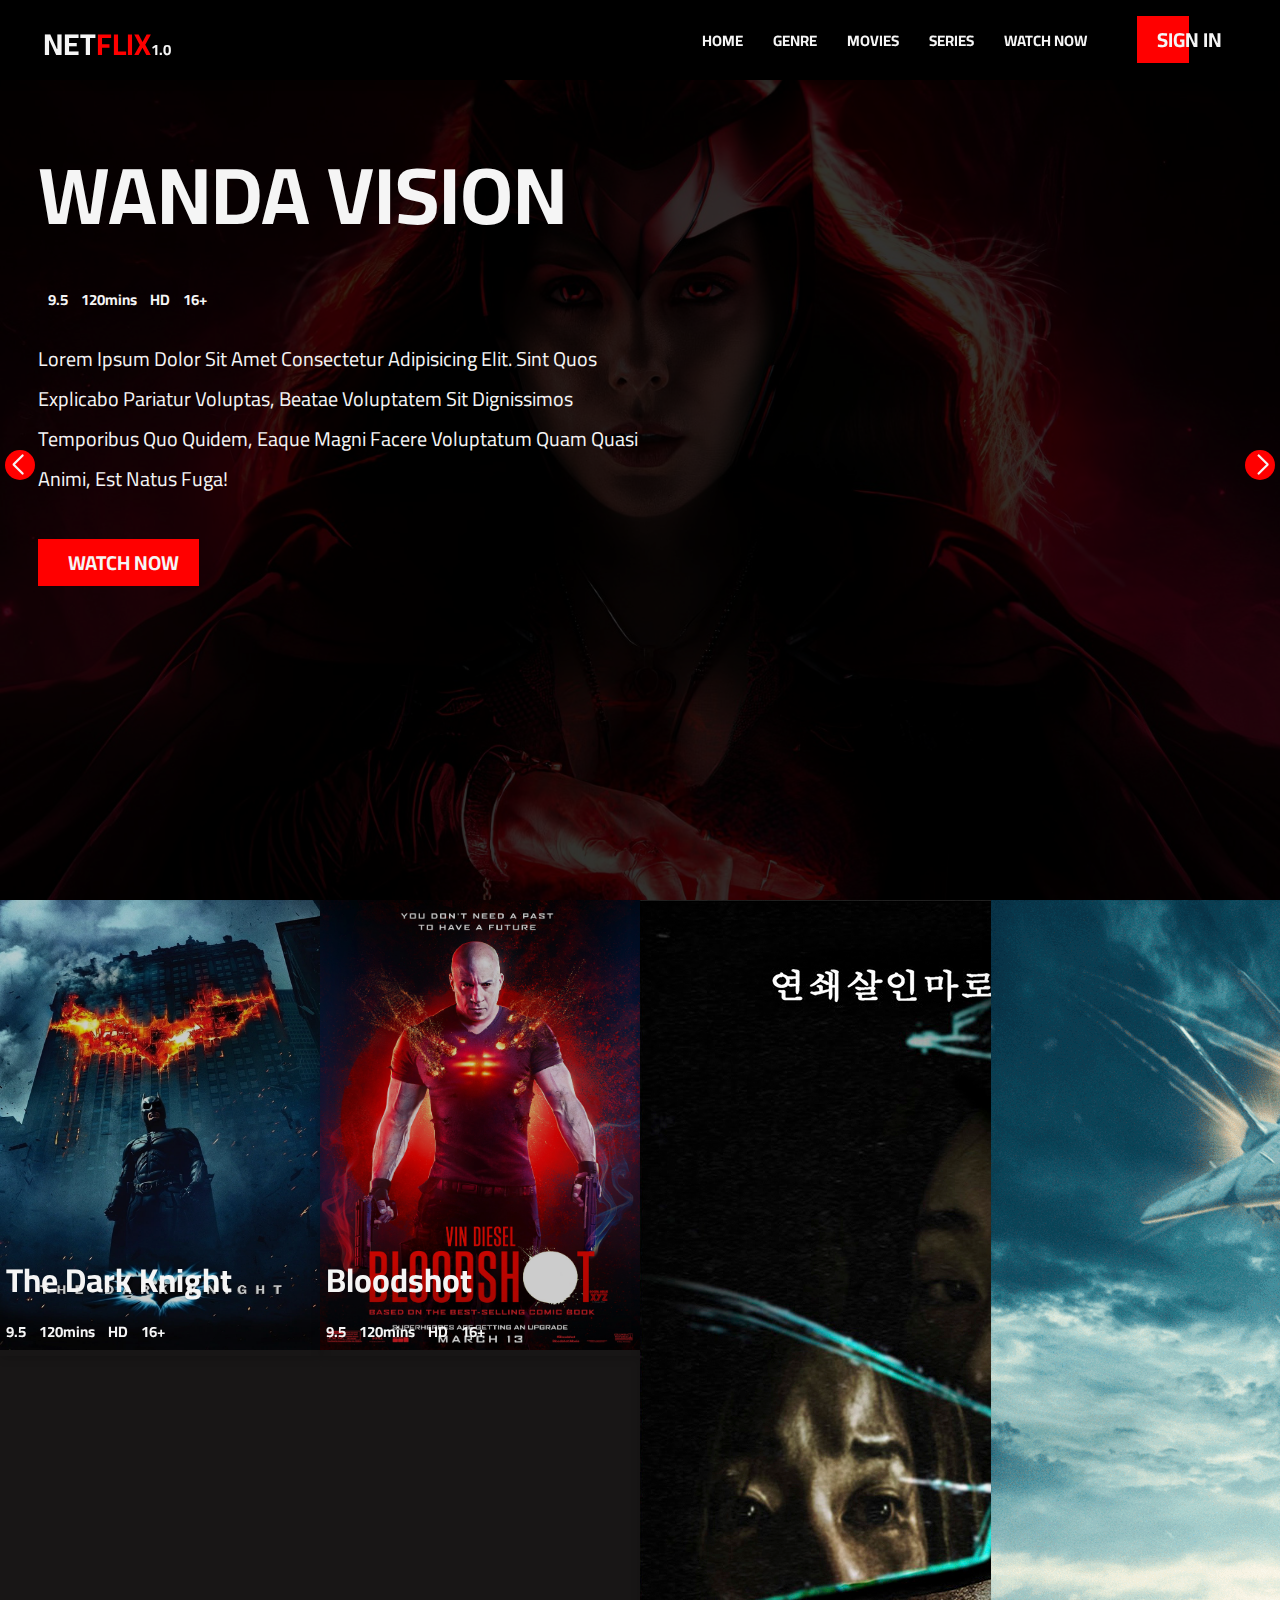
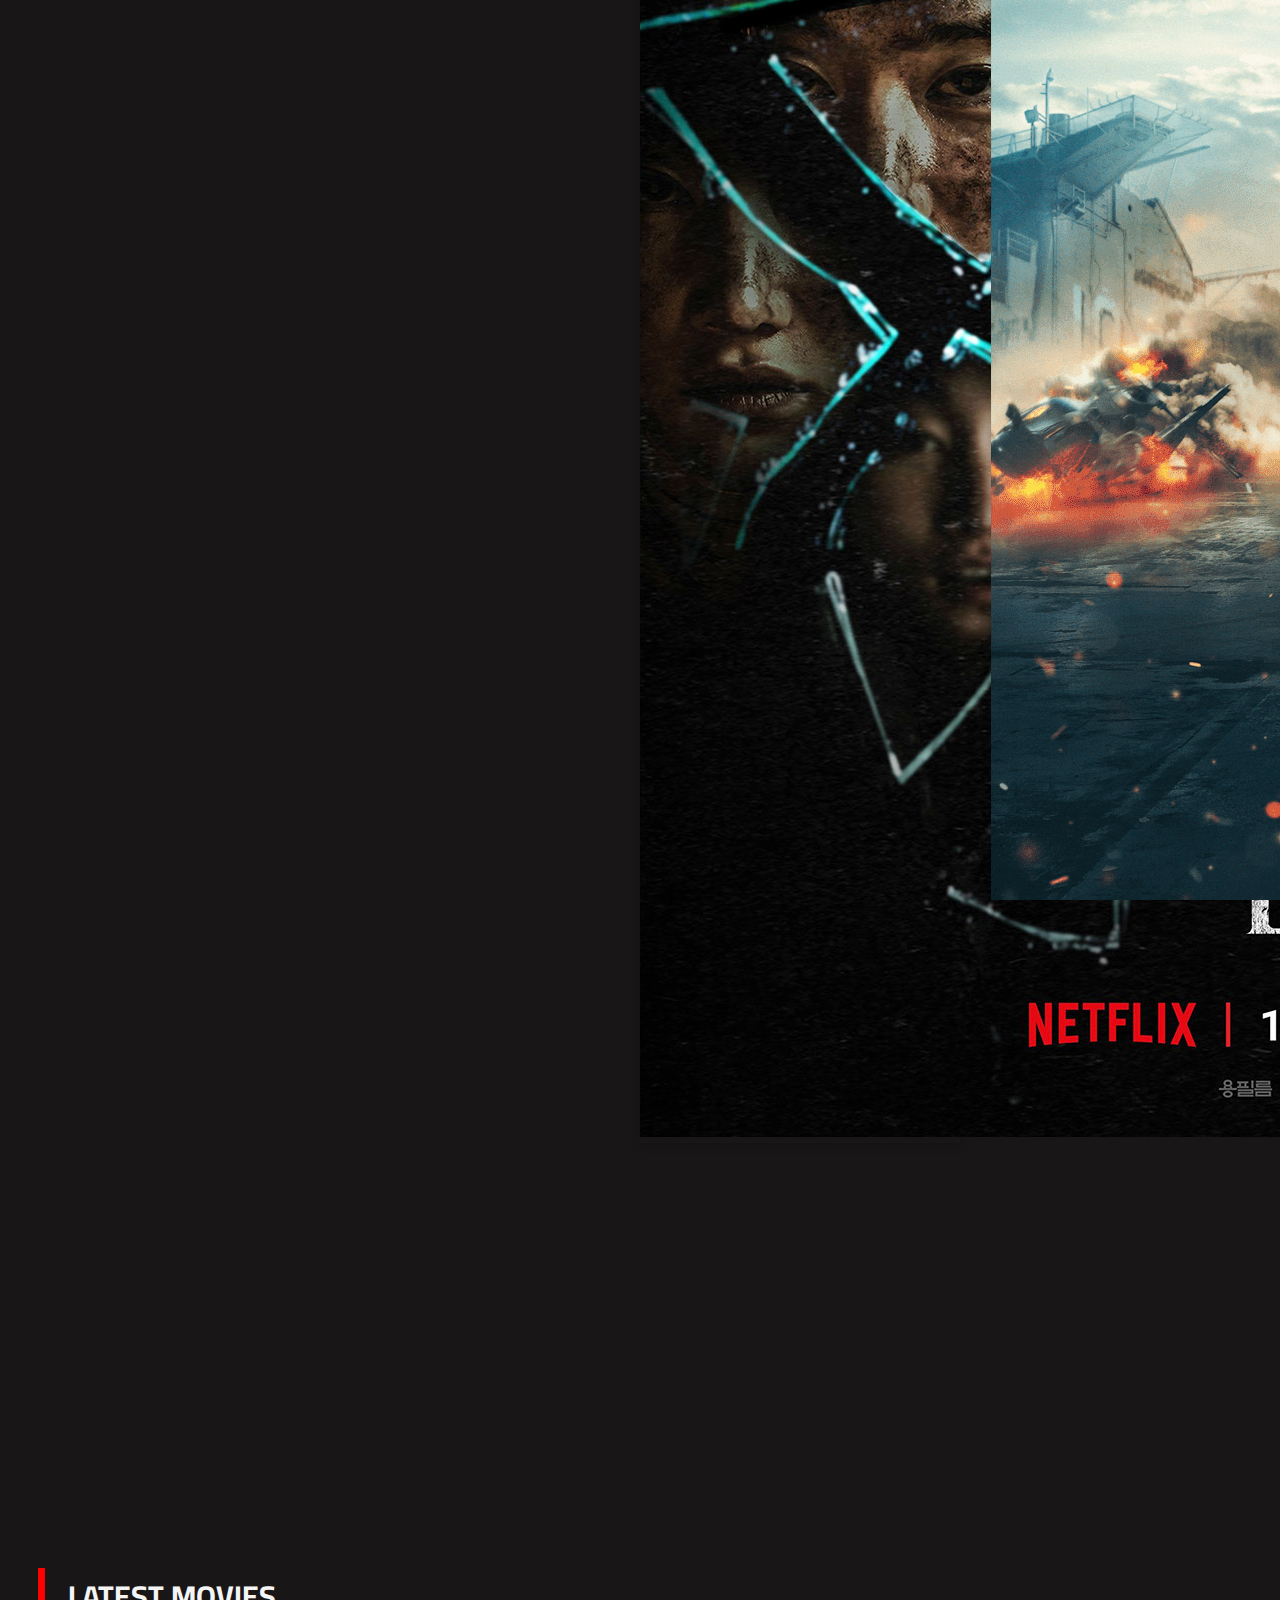
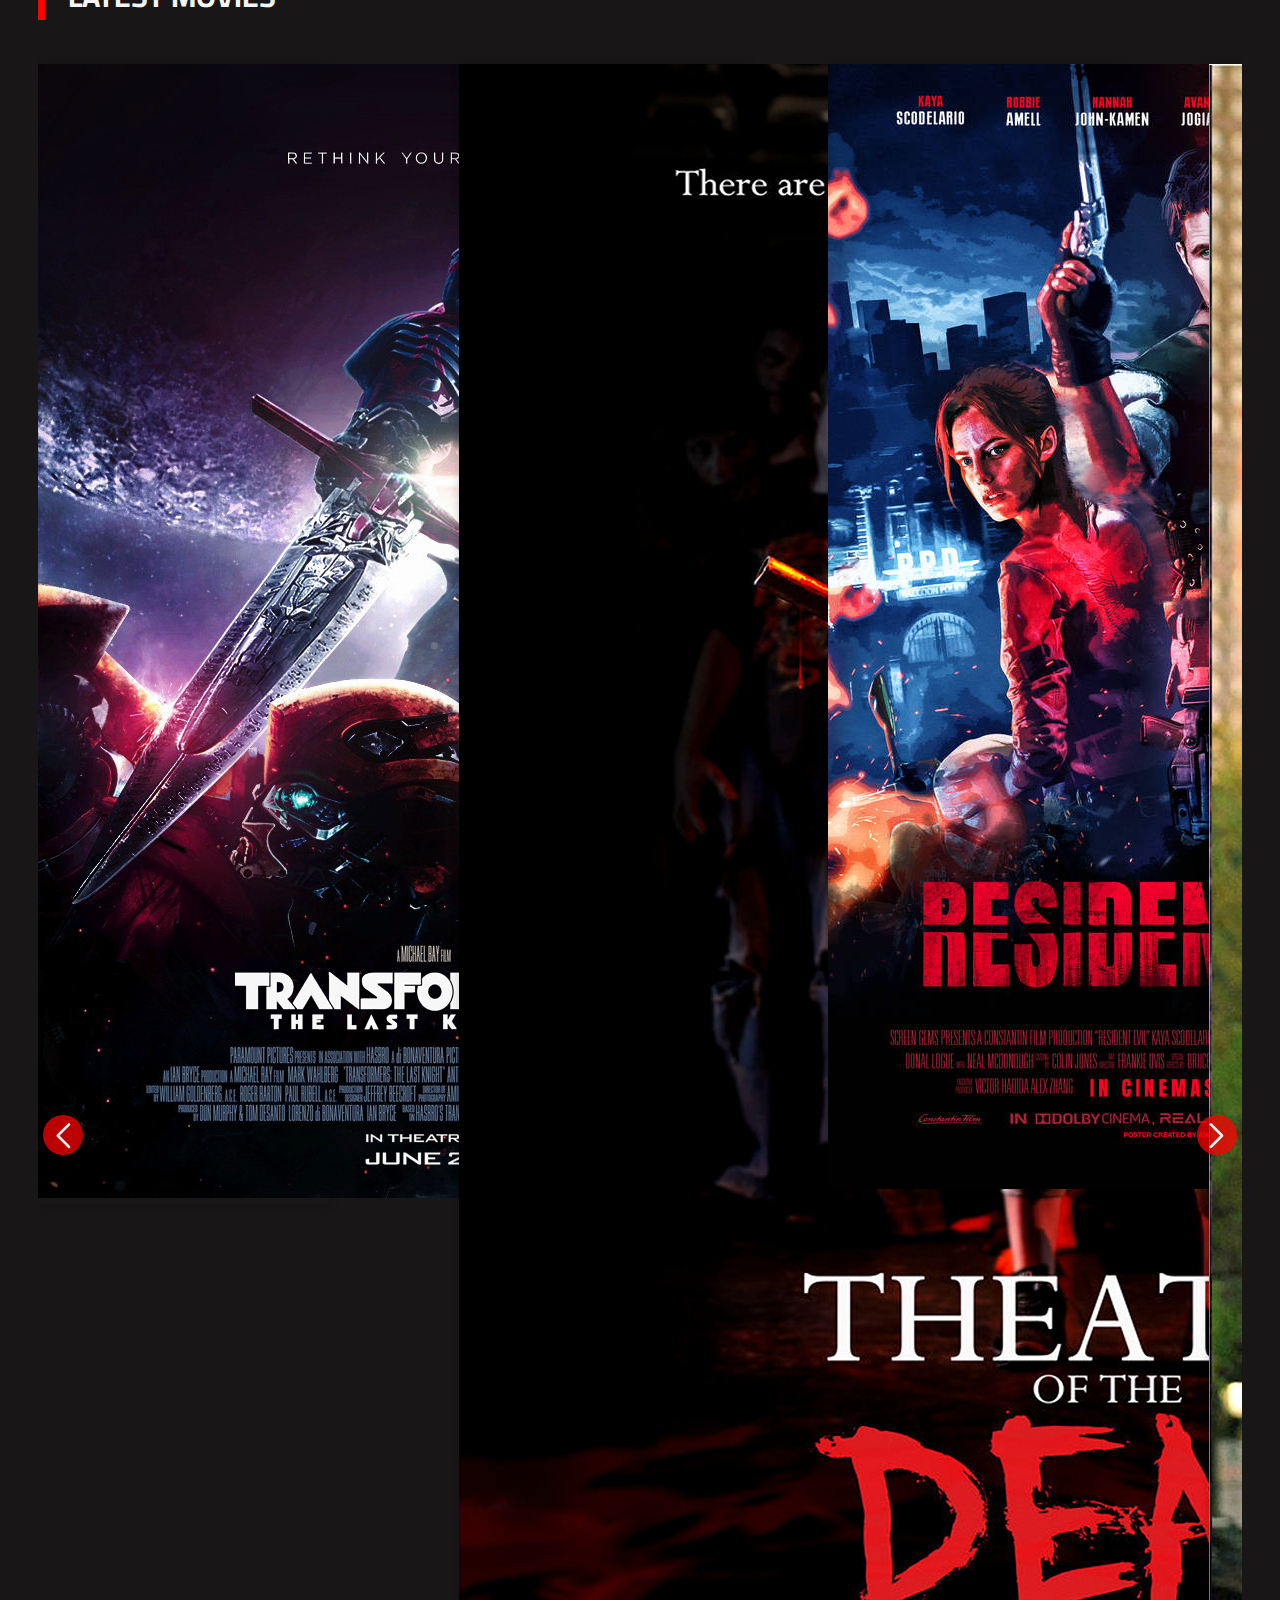
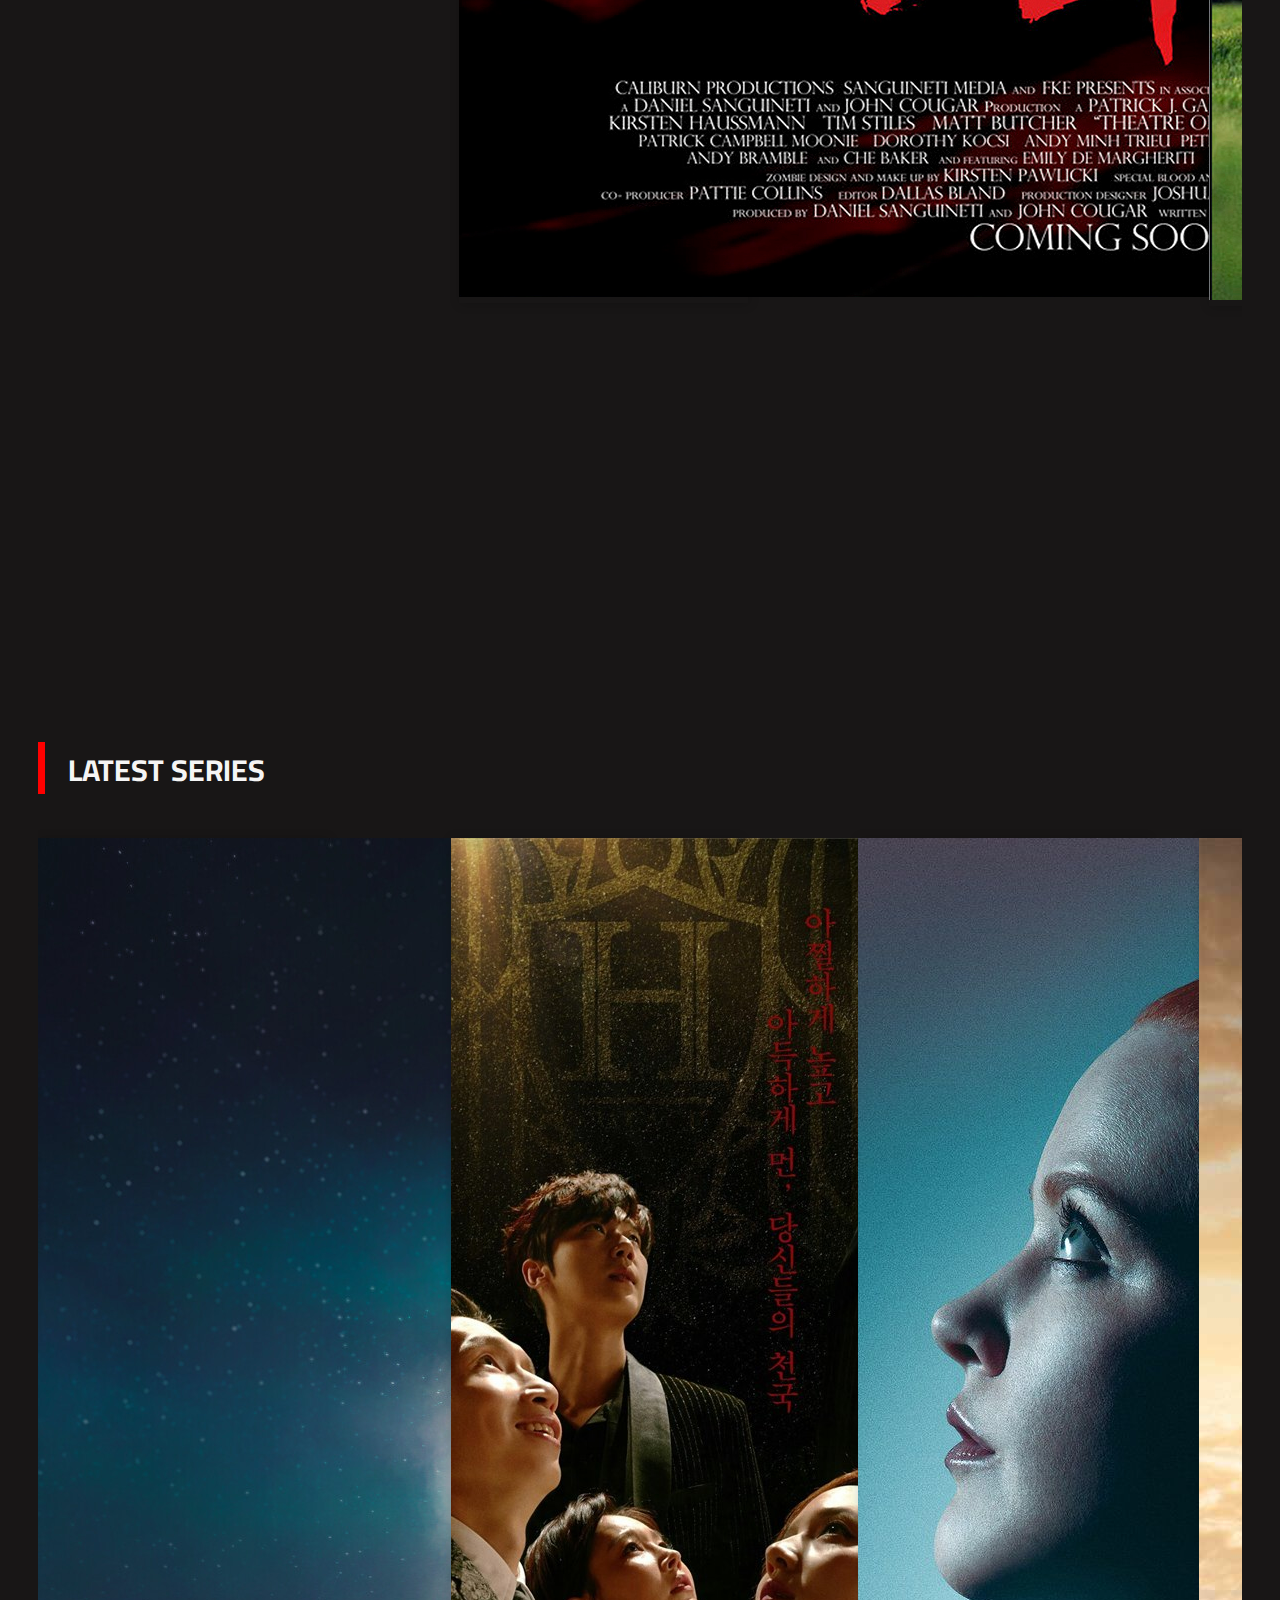
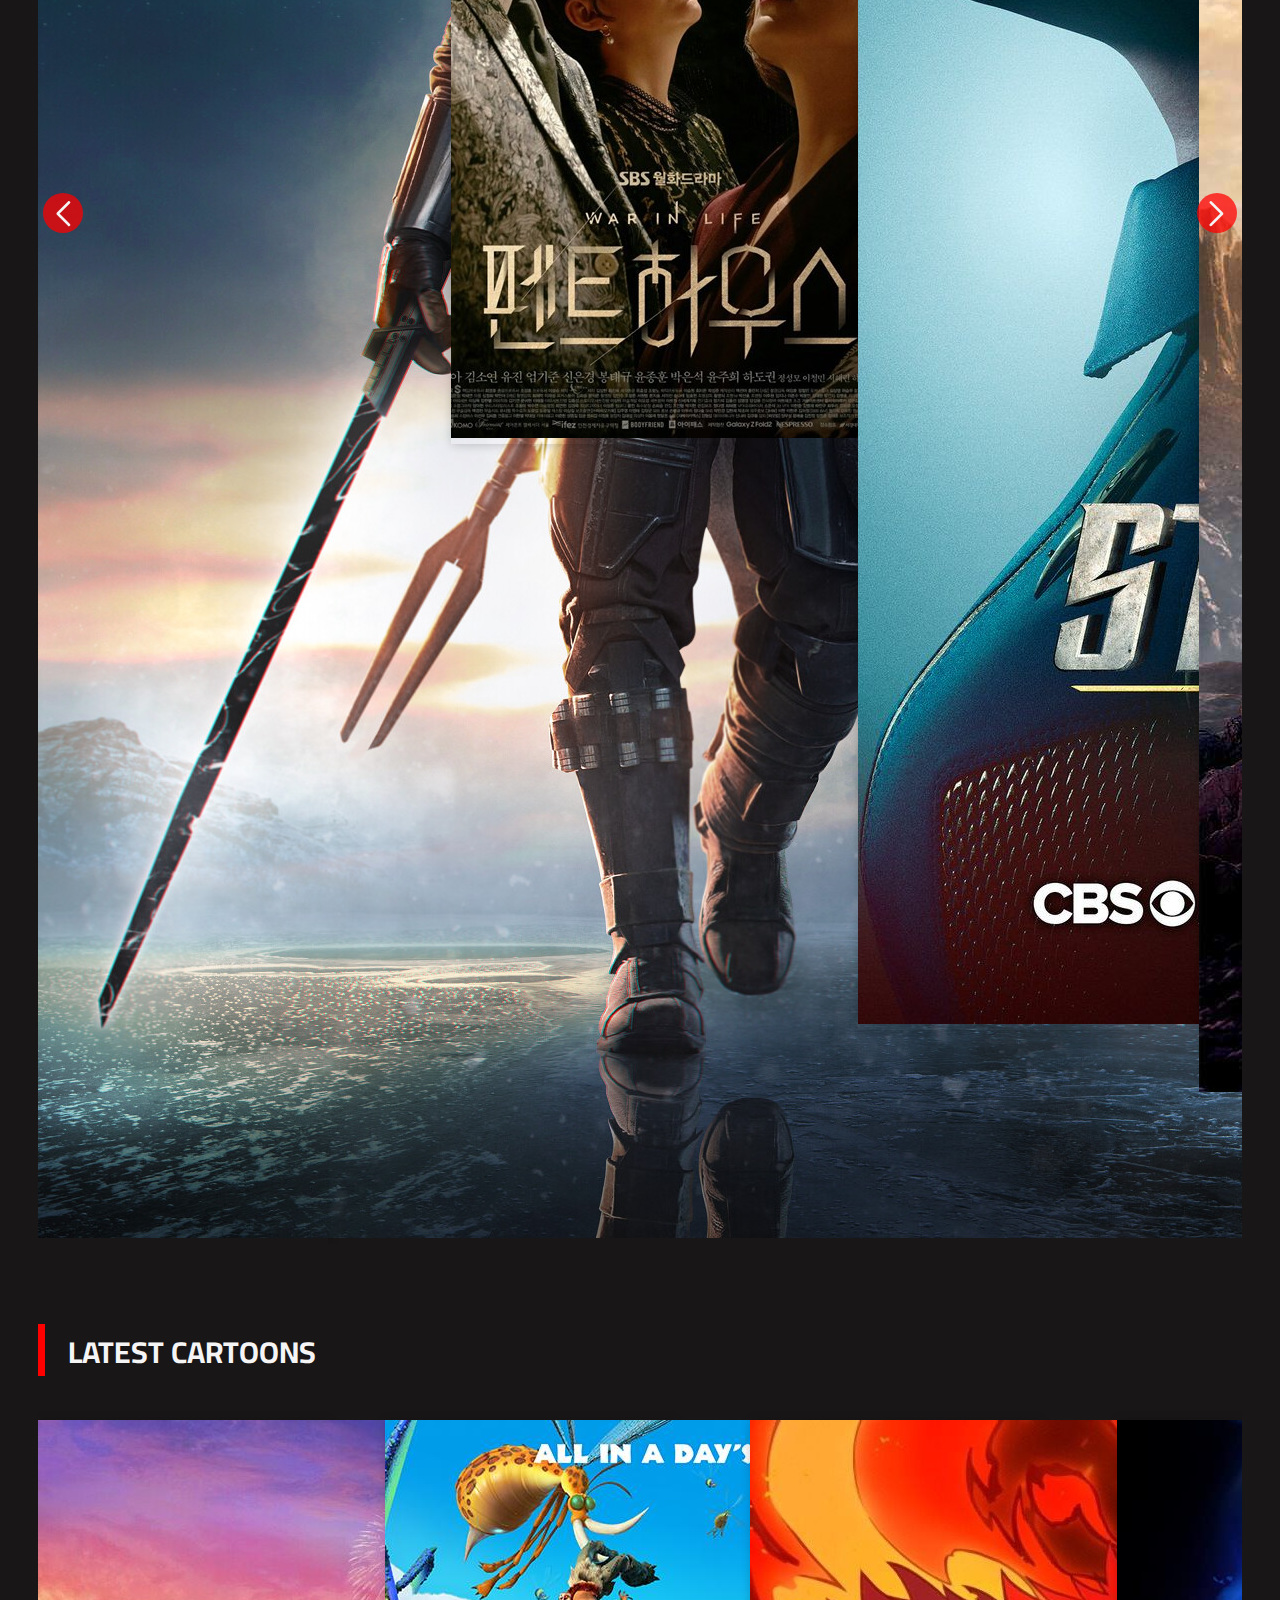
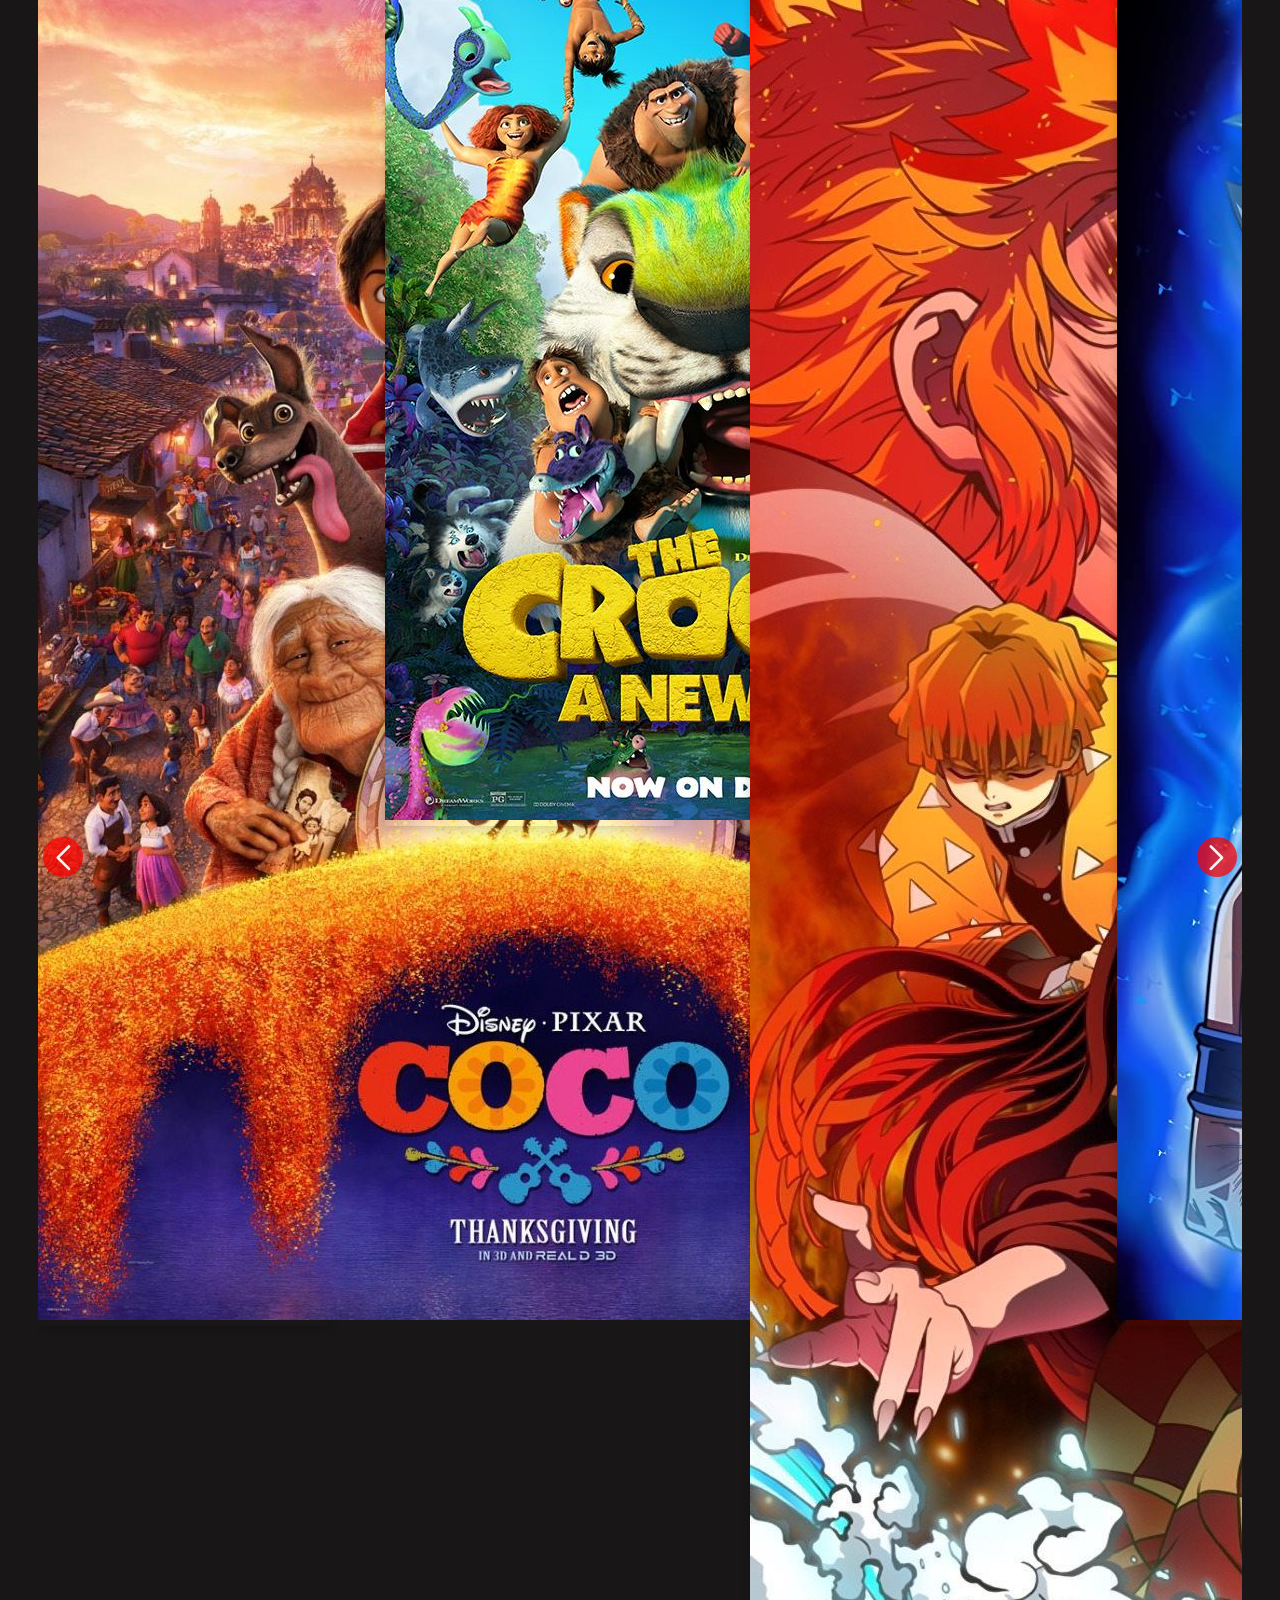
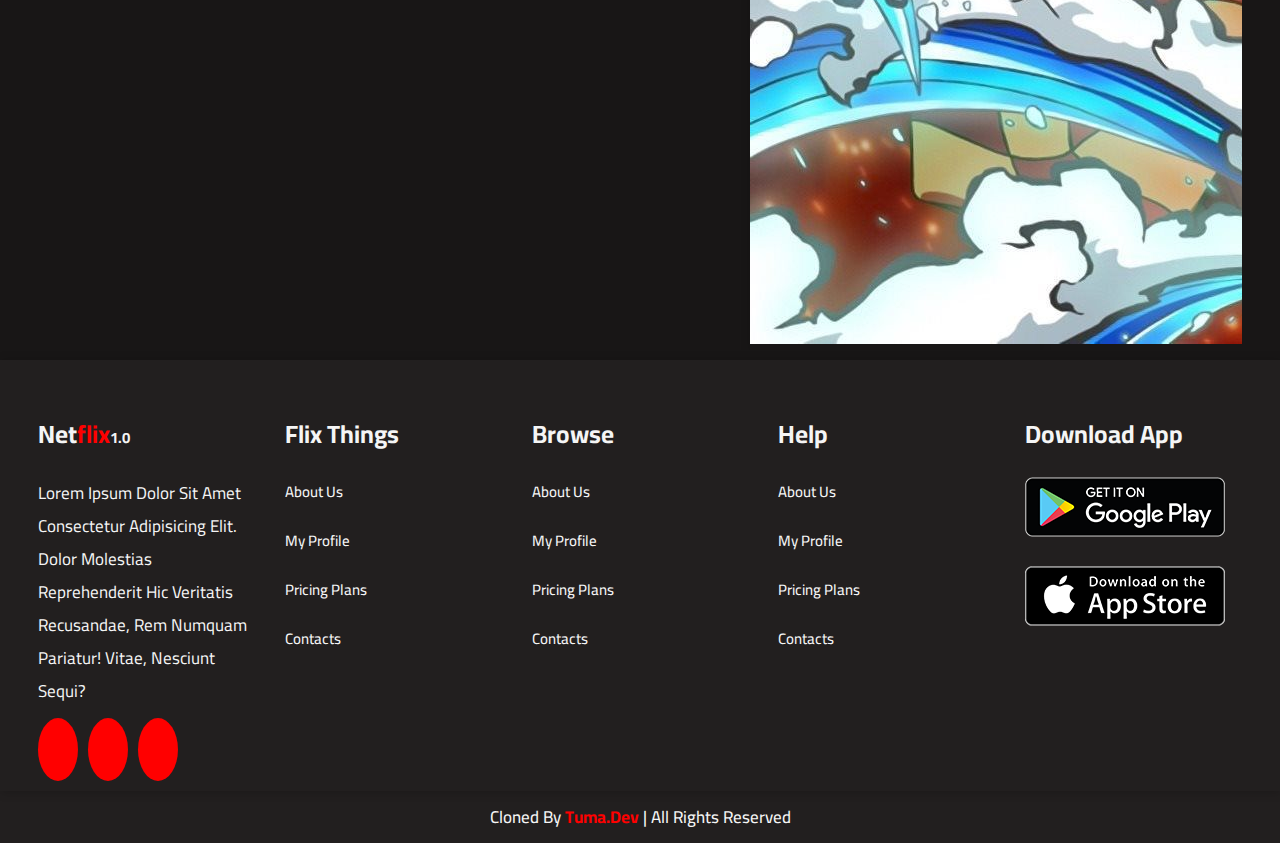
==== commit 17a94623: "sixth commit" ====
--- a/index.html
+++ b/index.html
@@ -59,11 +59,11 @@
         </div>
         <div class="navigations">
           <div class="navbar">
-            <a href="">home</a>
-            <a href="">genre</a>
-            <a href="">movies</a>
-            <a href="">series</a>
-            <a href="">about</a>
+            <a href="#">home</a>
+            <a href="#movies">genre</a>
+            <a href="#latest-movies">movies</a>
+            <a href="#latest series">series</a>
+            <a href="watch.html">watch now</a>
           </div>
           <div class="sign-in">
             <a href="https://www.netflix.com/ng/login" class="btn">sign in</a>
@@ -187,12 +187,14 @@
     <!-- home section ends -->
 
     <!-- movies section starts -->
-    <section class="movies">
+    <section class="movies" id="movies">
       <div class="swiper mySwiper2">
         <div class="movies-box swiper-wrapper">
           <div class="box swiper-slide">
             <div class="image">
-              <img src="images/movies/bat-man.jpg" alt="" />
+              <a href="watch.html">
+                <img src="images/movies/bat-man.jpg" alt="" />
+              </a>
             </div>
             <div class="description">
               <h1>the dark knight</h1>
@@ -207,7 +209,9 @@
 
           <div class="box swiper-slide">
             <div class="image">
-              <img src="images/movies/blood-shot.jpg" alt="" />
+              <a href="watch.html">
+                <img src="images/movies/blood-shot.jpg" alt="" />
+              </a>
             </div>
             <div class="description">
               <h1>Bloodshot</h1>
@@ -221,9 +225,10 @@
           </div>
 
           <div class="box swiper-slide">
-            <div class="image">
-              <img src="images/movies/call.jpg" alt="" />
-            </div>
+            <img src="images/movies/call.jpg" alt="" />
+            <a href="watch.html"> </a>
+          </div>
+          <div class="image">
             <div class="description">
               <h1>call</h1>
               <h6>
@@ -236,9 +241,10 @@
           </div>
 
           <div class="box swiper-slide">
-            <div class="image">
-              <img src="images/movies/captain-marvel.png" alt="" />
-            </div>
+            <img src="images/movies/captain-marvel.png" alt="" />
+            <a href="watch.html"> </a>
+          </div>
+          <div class="image">
             <div class="description">
               <h1>captain marvel</h1>
               <h6>
@@ -251,9 +257,10 @@
           </div>
 
           <div class="box swiper-slide">
-            <div class="image">
-              <img src="images/movies/end-game.jpg" alt="" />
-            </div>
+            <img src="images/movies/end-game.jpg" alt="" />
+            <a href="watch.html"> </a>
+          </div>
+          <div class="image">
             <div class="description">
               <h1>advengers: end-game</h1>
               <h6>
@@ -266,9 +273,10 @@
           </div>
 
           <div class="box swiper-slide">
-            <div class="image">
-              <img src="images/movies/hunter-killer.jpg" alt="" />
-            </div>
+            <img src="images/movies/hunter-killer.jpg" alt="" />
+            <a href="watch.html"> </a>
+          </div>
+          <div class="image">
             <div class="description">
               <h1>hunter killer</h1>
               <h6>
@@ -281,9 +289,10 @@
           </div>
 
           <div class="box swiper-slide">
-            <div class="image">
-              <img src="images/movies/insidious.jpg" alt="" />
-            </div>
+            <img src="images/movies/insidious.jpg" alt="" />
+            <a href="watch.html"> </a>
+          </div>
+          <div class="image">
             <div class="description">
               <h1>insidious</h1>
               <h6>
@@ -296,9 +305,10 @@
           </div>
 
           <div class="box swiper-slide">
-            <div class="image">
-              <img src="images/movies/love-roise.jpg" alt="" />
-            </div>
+            <img src="images/movies/love-roise.jpg" alt="" />
+            <a href="watch.html"> </a>
+          </div>
+          <div class="image">
             <div class="description">
               <h1>love, rosie</h1>
               <h6>
@@ -311,9 +321,10 @@
           </div>
 
           <div class="box swiper-slide">
-            <div class="image">
-              <img src="images/movies/resident-evil.jpg" alt="" />
-            </div>
+            <img src="images/movies/resident-evil.jpg" alt="" />
+            <a href="watch.html"> </a>
+          </div>
+          <div class="image">
             <div class="description">
               <h1>resident evil</h1>
               <h6>
@@ -326,9 +337,10 @@
           </div>
 
           <div class="box swiper-slide">
-            <div class="image">
-              <img src="images/movies/theatre-dead.jpg" alt="" />
-            </div>
+            <img src="images/movies/theatre-dead.jpg" alt="" />
+            <a href="watch.html"> </a>
+          </div>
+          <div class="image">
             <div class="description">
               <h1>theatre dead</h1>
               <h6>
@@ -341,9 +353,10 @@
           </div>
 
           <div class="box swiper-slide">
-            <div class="image">
-              <img src="images/movies/transformer.jpg" alt="" />
-            </div>
+            <img src="images/movies/transformer.jpg" alt="" />
+            <a href="watch.html"> </a>
+          </div>
+          <div class="image">
             <div class="description">
               <h1>transformers</h1>
               <h6>
@@ -365,9 +378,10 @@
         <h2>latest movies</h2>
         <div class="latest-box swiper-wrapper">
           <div class="box swiper-slide">
-            <div class="image">
-              <img src="images/movies/transformer.jpg" alt="" />
-            </div>
+            <img src="images/movies/transformer.jpg" alt="" />
+            <a href="watch.html"> </a>
+          </div>
+          <div class="image">
             <div class="description">
               <h1>transformers</h1>
               <h6>
@@ -380,9 +394,10 @@
           </div>
 
           <div class="box swiper-slide">
-            <div class="image">
-              <img src="images/movies/theatre-dead.jpg" alt="" />
-            </div>
+            <img src="images/movies/theatre-dead.jpg" alt="" />
+            <a href="watch.html"> </a>
+          </div>
+          <div class="image">
             <div class="description">
               <h1>theatre dead</h1>
               <h6>
@@ -395,9 +410,10 @@
           </div>
 
           <div class="box swiper-slide">
-            <div class="image">
-              <img src="images/movies/resident-evil.jpg" alt="" />
-            </div>
+            <img src="images/movies/resident-evil.jpg" alt="" />
+            <a href="watch.html"> </a>
+          </div>
+          <div class="image">
             <div class="description">
               <h1>resident evil</h1>
               <h6>
@@ -410,9 +426,10 @@
           </div>
 
           <div class="box swiper-slide">
-            <div class="image">
-              <img src="images/movies/love-roise.jpg" alt="" />
-            </div>
+            <img src="images/movies/love-roise.jpg" alt="" />
+            <a href="watch.html"> </a>
+          </div>
+          <div class="image">
             <div class="description">
               <h1>love, rosie</h1>
               <h6>
@@ -425,9 +442,10 @@
           </div>
 
           <div class="box swiper-slide">
-            <div class="image">
-              <img src="images/movies/insidious.jpg" alt="" />
-            </div>
+            <img src="images/movies/insidious.jpg" alt="" />
+            <a href="watch.html"> </a>
+          </div>
+          <div class="image">
             <div class="description">
               <h1>insidious</h1>
               <h6>
@@ -440,9 +458,10 @@
           </div>
 
           <div class="box swiper-slide">
-            <div class="image">
-              <img src="images/movies/hunter-killer.jpg" alt="" />
-            </div>
+            <img src="images/movies/hunter-killer.jpg" alt="" />
+            <a href="watch.html"> </a>
+          </div>
+          <div class="image">
             <div class="description">
               <h1>hunter killer</h1>
               <h6>
@@ -455,9 +474,10 @@
           </div>
 
           <div class="box swiper-slide">
-            <div class="image">
-              <img src="images/movies/end-game.jpg" alt="" />
-            </div>
+            <img src="images/movies/end-game.jpg" alt="" />
+            <a href="watch.html"> </a>
+          </div>
+          <div class="image">
             <div class="description">
               <h1>advengers: end-game</h1>
               <h6>
@@ -470,9 +490,10 @@
           </div>
 
           <div class="box swiper-slide">
-            <div class="image">
-              <img src="images/movies/captain-marvel.png" alt="" />
-            </div>
+            <img src="images/movies/captain-marvel.png" alt="" />
+            <a href="watch.html"> </a>
+          </div>
+          <div class="image">
             <div class="description">
               <h1>captain marvel</h1>
               <h6>
@@ -491,14 +512,15 @@
     <!-- latest movies section ends -->
 
     <!-- latest series section starts-->
-    <section class="latest-movies" id="latest-movies">
+    <section class="latest-movies" id="latest-series">
       <div class="swiper mySwiper3">
         <h2>latest series</h2>
         <div class="latest-box swiper-wrapper">
           <div class="box swiper-slide">
-            <div class="image">
-              <img src="images/series/mandalorian.jpg" alt="" />
-            </div>
+            <img src="images/series/mandalorian.jpg" alt="" />
+            <a href="watch.html"> </a>
+          </div>
+          <div class="image">
             <div class="description">
               <h1>mandalorian</h1>
               <h6>
@@ -511,9 +533,10 @@
           </div>
 
           <div class="box swiper-slide">
-            <div class="image">
-              <img src="images/series/penthouses.jpg" alt="" />
-            </div>
+            <img src="images/series/penthouses.jpg" alt="" />
+            <a href="watch.html"> </a>
+          </div>
+          <div class="image">
             <div class="description">
               <h1>penthouses</h1>
               <h6>
@@ -526,9 +549,10 @@
           </div>
 
           <div class="box swiper-slide">
-            <div class="image">
-              <img src="images/series/star-trek.jpg" alt="" />
-            </div>
+            <img src="images/series/star-trek.jpg" alt="" />
+            <a href="watch.html"> </a>
+          </div>
+          <div class="image">
             <div class="description">
               <h1>star trek</h1>
               <h6>
@@ -541,9 +565,10 @@
           </div>
 
           <div class="box swiper-slide">
-            <div class="image">
-              <img src="images/series/start-trek.jpeg" alt="" />
-            </div>
+            <img src="images/series/start-trek.jpeg" alt="" />
+            <a href="watch.html"> </a>
+          </div>
+          <div class="image">
             <div class="description">
               <h1>star trek:the discovery</h1>
               <h6>
@@ -556,9 +581,10 @@
           </div>
 
           <div class="box swiper-slide">
-            <div class="image">
-              <img src="images/series/stranger-thing.jpg" alt="" />
-            </div>
+            <img src="images/series/stranger-thing.jpg" alt="" />
+            <a href="watch.html"> </a>
+          </div>
+          <div class="image">
             <div class="description">
               <h1>stranger thing</h1>
               <h6>
@@ -571,9 +597,10 @@
           </div>
 
           <div class="box swiper-slide">
-            <div class="image">
-              <img src="images/series/supergirl.jpg" alt="" />
-            </div>
+            <img src="images/series/supergirl.jpg" alt="" />
+            <a href="watch.html"> </a>
+          </div>
+          <div class="image">
             <div class="description">
               <h1>supergirl</h1>
               <h6>
@@ -586,9 +613,10 @@
           </div>
 
           <div class="box swiper-slide">
-            <div class="image">
-              <img src="images/series/the-falcon.webp" alt="" />
-            </div>
+            <img src="images/series/the-falcon.webp" alt="" />
+            <a href="watch.html"> </a>
+          </div>
+          <div class="image">
             <div class="description">
               <h1>the falcon and the winter soldiers</h1>
               <h6>
@@ -601,9 +629,10 @@
           </div>
 
           <div class="box swiper-slide">
-            <div class="image">
-              <img src="images/series/wanda.webp" alt="" />
-            </div>
+            <img src="images/series/wanda.webp" alt="" />
+            <a href="watch.html"> </a>
+          </div>
+          <div class="image">
             <div class="description">
               <h1>wanda vision</h1>
               <h6>
@@ -627,9 +656,10 @@
         <h2>latest cartoons</h2>
         <div class="latest-box swiper-wrapper">
           <div class="box swiper-slide">
-            <div class="image">
-              <img src="images/cartoons/coco.jpg" alt="" />
-            </div>
+            <img src="images/cartoons/coco.jpg" alt="" />
+            <a href="watch.html"> </a>
+          </div>
+          <div class="image">
             <div class="description">
               <h1>coco</h1>
               <h6>
@@ -642,9 +672,10 @@
           </div>
 
           <div class="box swiper-slide">
-            <div class="image">
-              <img src="images/cartoons/croods.jpg" alt="" />
-            </div>
+            <img src="images/cartoons/croods.jpg" alt="" />
+            <a href="watch.html"> </a>
+          </div>
+          <div class="image">
             <div class="description">
               <h1>the croods</h1>
               <h6>
@@ -657,9 +688,10 @@
           </div>
 
           <div class="box swiper-slide">
-            <div class="image">
-              <img src="images/cartoons/demon-slayer.jpg" alt="" />
-            </div>
+            <img src="images/cartoons/demon-slayer.jpg" alt="" />
+            <a href="watch.html"> </a>
+          </div>
+          <div class="image">
             <div class="description">
               <h1>demon slayer</h1>
               <h6>
@@ -672,9 +704,10 @@
           </div>
 
           <div class="box swiper-slide">
-            <div class="image">
-              <img src="images/cartoons/dragon.jpg" alt="" />
-            </div>
+            <img src="images/cartoons/dragon.jpg" alt="" />
+            <a href="watch.html"> </a>
+          </div>
+          <div class="image">
             <div class="description">
               <h1>dragon ball z</h1>
               <h6>
@@ -687,9 +720,10 @@
           </div>
 
           <div class="box swiper-slide">
-            <div class="image">
-              <img src="images/cartoons/over-the-moon.jpg" alt="" />
-            </div>
+            <img src="images/cartoons/over-the-moon.jpg" alt="" />
+            <a href="watch.html"> </a>
+          </div>
+          <div class="image">
             <div class="description">
               <h1>over the moon</h1>
               <h6>
@@ -702,9 +736,10 @@
           </div>
 
           <div class="box swiper-slide">
-            <div class="image">
-              <img src="images/cartoons/weathering.jpg" alt="" />
-            </div>
+            <img src="images/cartoons/weathering.jpg" alt="" />
+            <a href="watch.html"> </a>
+          </div>
+          <div class="image">
             <div class="description">
               <h1>weathering with you</h1>
               <h6>
@@ -717,9 +752,10 @@
           </div>
 
           <div class="box swiper-slide">
-            <div class="image">
-              <img src="images/cartoons/your-name.jpg" alt="" />
-            </div>
+            <img src="images/cartoons/your-name.jpg" alt="" />
+            <a href="watch.html"> </a>
+          </div>
+          <div class="image">
             <div class="description">
               <h1>your name</h1>
               <h6>
@@ -737,13 +773,63 @@
     </section>
     <!-- latest cartoon section ends -->
 
-    <!-- owl carousel js link -->
-    <script
-      src="https://cdnjs.cloudflare.com/ajax/libs/OwlCarousel2/2.3.4/owl.carousel.min.js"
-      integrity="sha512-bPs7Ae6pVvhOSiIcyUClR7/q2OAsRiovw4vAkX+zJbw3ShAeeqezq50RIIcIURq7Oa20rW2n2q+fyXBNcU9lrw=="
-      crossorigin="anonymous"
-      referrerpolicy="no-referrer"
-    ></script>
+    <!-- footer section starts -->
+    <section class="footer">
+      <div class="footer-box">
+        <div class="box">
+          <div class="logo">
+            <h1>
+              <i class="fa-solid fa-film fa-shake"></i>net<span>flix</span
+              ><span>1.0</span>
+            </h1>
+          </div>
+          <p>
+            Lorem ipsum dolor sit amet consectetur adipisicing elit. Dolor
+            molestias reprehenderit hic veritatis recusandae, rem numquam
+            pariatur! Vitae, nesciunt sequi?
+          </p>
+          <div class="icons">
+            <i class="fa-brand fa-facebook-f"></i>
+            <i class="fa-brand fa-twitter"></i>
+            <i class="fa-brand fa-instagram"></i>
+          </div>
+        </div>
+
+        <div class="box">
+          <h3>flix things</h3>
+          <a href="">about us</a>
+          <a href="">my profile</a>
+          <a href="">pricing plans</a>
+          <a href="">contacts</a>
+        </div>
+
+        <div class="box">
+          <h3>browse</h3>
+          <a href="">about us</a>
+          <a href="">my profile</a>
+          <a href="">pricing plans</a>
+          <a href="">contacts</a>
+        </div>
+
+        <div class="box">
+          <h3>help</h3>
+          <a href="">about us</a>
+          <a href="">my profile</a>
+          <a href="">pricing plans</a>
+          <a href="">contacts</a>
+        </div>
+
+        <div class="box">
+          <h3>download app</h3>
+          <a href=""><img src="images/google-play.png" alt="" /></a>
+          <a href=""><img src="images/app-store.png" alt="" /></a>
+        </div>
+      </div>
+      <div class="credit">
+        <p>cloned by <span>Tuma.dev</span> | all rights reserved</p>
+      </div>
+    </section>
+    <!-- footer section ends -->
 
     <!-- jQuert cdn link -->
     <script
--- a/style.css
+++ b/style.css
@@ -195,7 +195,7 @@
 .home .home-content .image-bg {
   position: absolute;
   width: 100%;
-  margin-top: 8rem;
+  height: 100vh;
 }
 .home .home-content .image-bg img {
   width: 100%;
@@ -208,7 +208,7 @@
   left: 0;
   padding: 12rem 3%;
   width: 100%;
-  height: 100%;
+  height: 100vh;
   background-color: rgba(0, 0, 0, 0.8);
   background: linear-gradient(to right, rgba(0, 0, 0, 0.8) rgba(0, 0, 0));
 }
@@ -400,3 +400,195 @@
   background-color: var(--tc);
 }
 /* latest movies sectio ends */
+
+/* pricing section starts */
+.pricing {
+  text-align: center;
+}
+.pricing h2 {
+  text-transform: uppercase;
+  font-weight: var(--fw3);
+  font-size: 3rem;
+  padding-bottom: 4rem;
+}
+.pricing h2 span {
+  text-transform: uppercase;
+  font-weight: var(--fw3);
+  font-size: 3rem;
+  color: var(--c1);
+}
+.pricing .pricing-box {
+  text-align: center;
+  display: flex;
+  gap: 3rem;
+  flex-wrap: wrap;
+  justify-content: space-between;
+}
+.pricing .pricing-box .box {
+  background-color: var(--tc);
+  flex: 1 1 30rem;
+  padding: 2rem;
+  box-shadow: var(--box-shadow);
+  padding-bottom: 3rem;
+  margin-bottom: 4rem;
+  position: relative;
+  cursor: pointer;
+}
+.pricing .pricing-box .box:hover {
+  transform: translateY(-2rem);
+}
+.pricing .pricing-box .box:nth-child(1)::before {
+  content: "";
+  position: absolute;
+  bottom: 0;
+  left: 0;
+  width: 100%;
+  height: 0.7rem;
+  background-color: var(--c2);
+}
+.pricing .pricing-box .box:nth-child(2)::before {
+  content: "";
+  position: absolute;
+  top: 0;
+  left: 0;
+  width: 100%;
+  height: 0.7rem;
+  background-color: var(--c1);
+}
+.pricing .pricing-box .box:nth-child(3):before {
+  content: "";
+  position: absolute;
+  bottom: 0;
+  left: 0;
+  width: 100%;
+  height: 0.7rem;
+  background-color: var(--c2);
+}
+.pricing .pricing-box .box:hover:nth-child(1)::before {
+  top: 0;
+}
+.pricing .pricing-box .box:hover:nth-child(3)::before {
+  top: 0;
+}
+.pricing .pricing-box .box .type {
+  display: flex;
+  justify-content: space-between;
+}
+.pricing .pricing-box .box .type span {
+  font-size: 3rem;
+  font-weight: var(--fw1);
+}
+.pricing .pricing-box .box .type h6 {
+  font-weight: var(--fw3);
+  font-size: 3rem;
+}
+.pricing .pricing-box .box .type h6 span {
+  font-weight: var(--fw3);
+  font-size: 1.5rem;
+}
+.pricing .pricing-box .box .type-prices {
+  padding-top: 5rem;
+  padding-bottom: 5rem;
+}
+.pricing .pricing-box .box .type-prices h3 {
+  font-size: 2.5rem;
+  font-weight: var(--fw1);
+}
+.pricing .pricing-box .box .type-prices h4 {
+  font-size: 2.5rem;
+  font-weight: var(--fw1);
+  text-decoration: line-through;
+}
+.pricing .pricing-box .box .type-prices h5 {
+  font-size: 2.5rem;
+  font-weight: var(--fw1);
+  text-decoration: line-through;
+}
+.pricing .pricing-box .box:nth-child(2) .type-prices h4 {
+  text-decoration: none;
+}
+.pricing .pricing-box .box:nth-child(3) .type-prices h4,
+.pricing .pricing-box .box:nth-child(3) .type-prices h5 {
+  font-size: 2.5rem;
+  font-weight: var(--fw1);
+  text-decoration: none;
+}
+
+/* pricing section ends */
+
+/* footer section starts */
+section.footer {
+  padding: 0;
+  background-color: var(--tc);
+}
+.footer .footer-box {
+  display: flex;
+  box-shadow: var(--box-shadow);
+  flex-wrap: wrap;
+  justify-content: space-between;
+  gap: 3rem;
+  padding: 5rem 3%;
+  padding-bottom: 3rem;
+}
+.footer .footer-box .box {
+  flex: 1 1 20rem;
+}
+.footer .footer-box .box .logo h1 {
+  font-size: 2.5rem;
+  font-weight: var(--fw3);
+  padding-bottom: 2rem;
+}
+.footer .footer-box .box .logo h1 span,
+.footer .footer-box .box .logo h1 i {
+  color: var(--c1);
+}
+.footer .footer-box .box .logo h1 span:nth-child(3) {
+  font-size: 1.5rem;
+  color: var(--c2);
+  font-weight: var(--fw3);
+}
+.footer .footer-box .box p {
+  font-size: 1.7rem;
+  width: 100%;
+  line-height: 3.3rem;
+}
+.footer .footer-box .box .icons {
+  margin-top: 3rem;
+}
+.footer .footer-box .box .icons i {
+  padding: 2rem;
+  margin-right: 1rem;
+  border-radius: 50%;
+  font-size: 1.2rem;
+  font-weight: var(--fw3);
+  color: var(--c2);
+  background-color: var(--c1);
+}
+.footer .footer-box .box h3 {
+  font-size: 2.5rem;
+  font-weight: var(--fw3);
+  padding-bottom: 2rem;
+}
+.footer .footer-box .box a {
+  display: block;
+  padding-bottom: 2rem;
+  font-size: 1.5rem;
+  color: var(--c2);
+  font-weight: var(--fw1);
+}
+.footer .footer-box .box a:hover {
+  color: var(--c1);
+}
+.credit {
+  text-align: center;
+  padding: 1rem 0;
+}
+.credit p {
+  font-size: 1.7rem;
+  font-weight: var(--fw1);
+}
+.credit p span {
+  color: var(--c1);
+  font-weight: var(--fw3);
+}
+/* footer section ends */
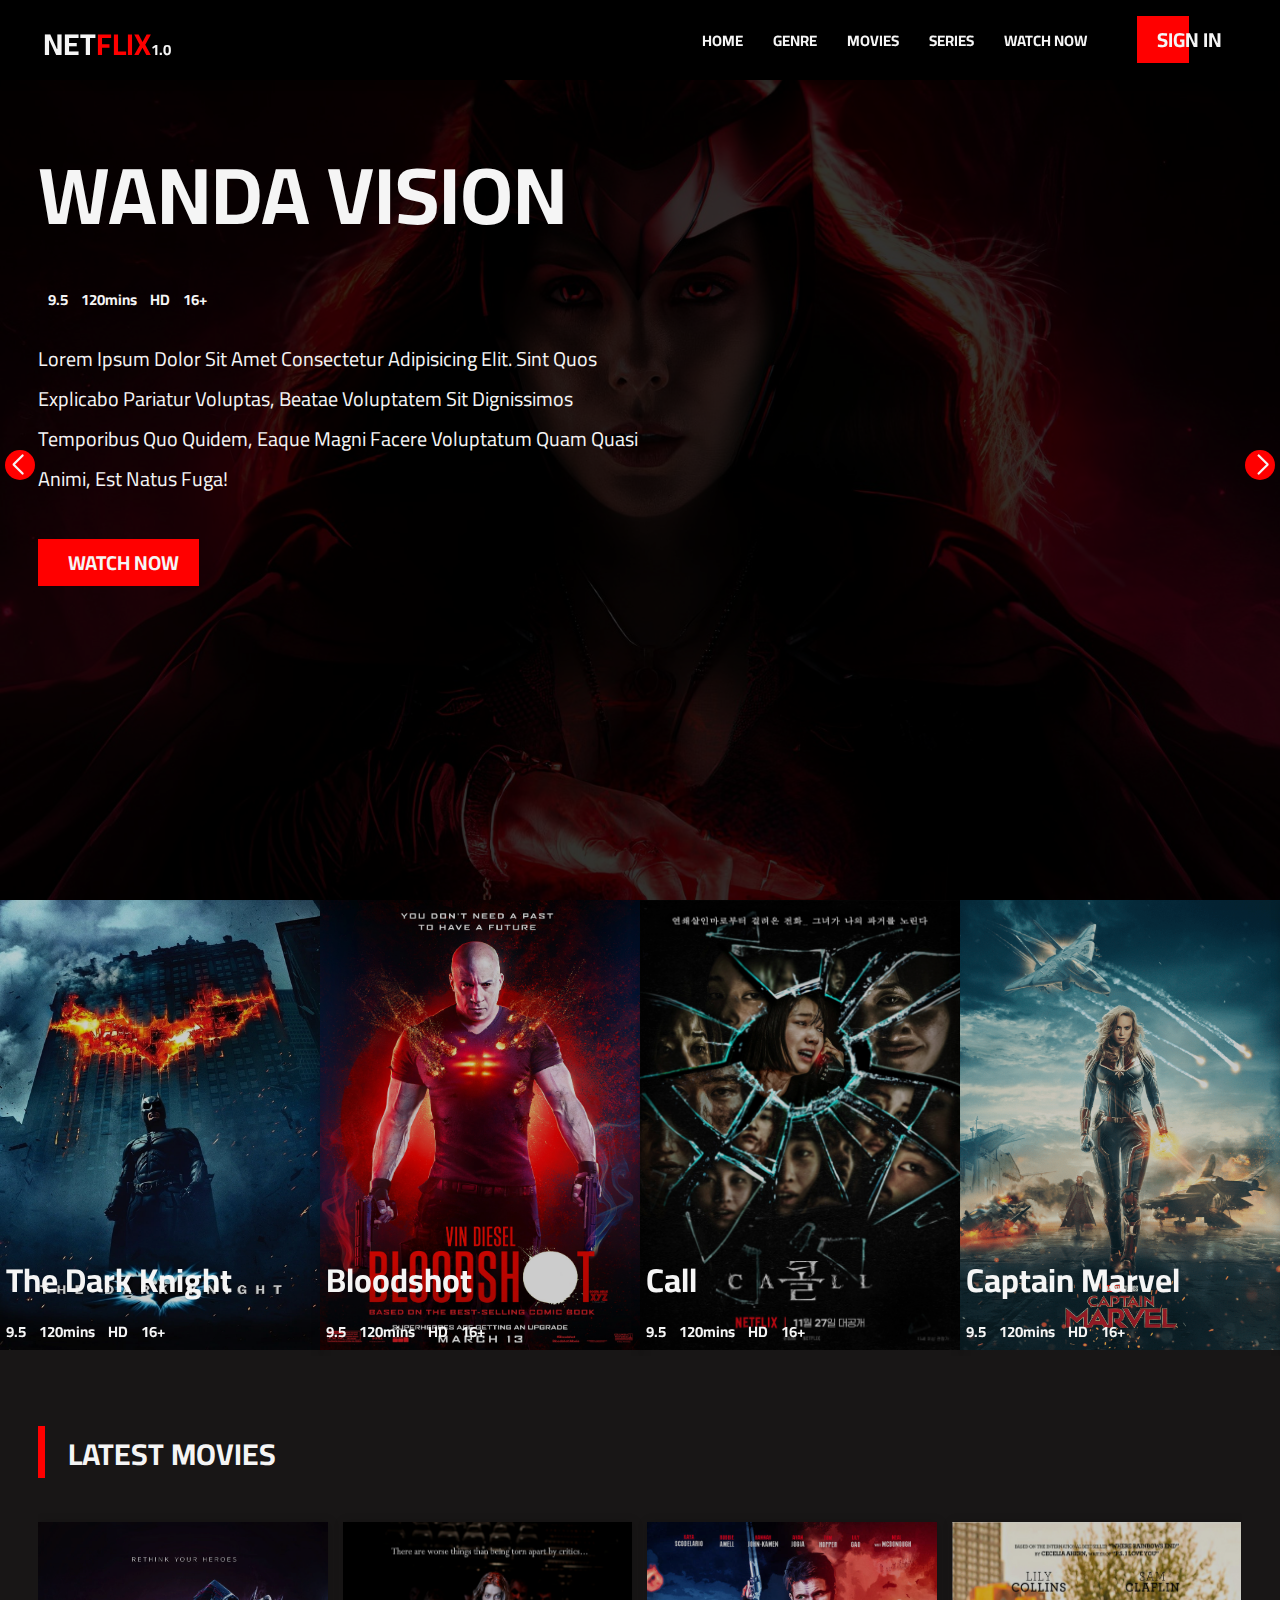
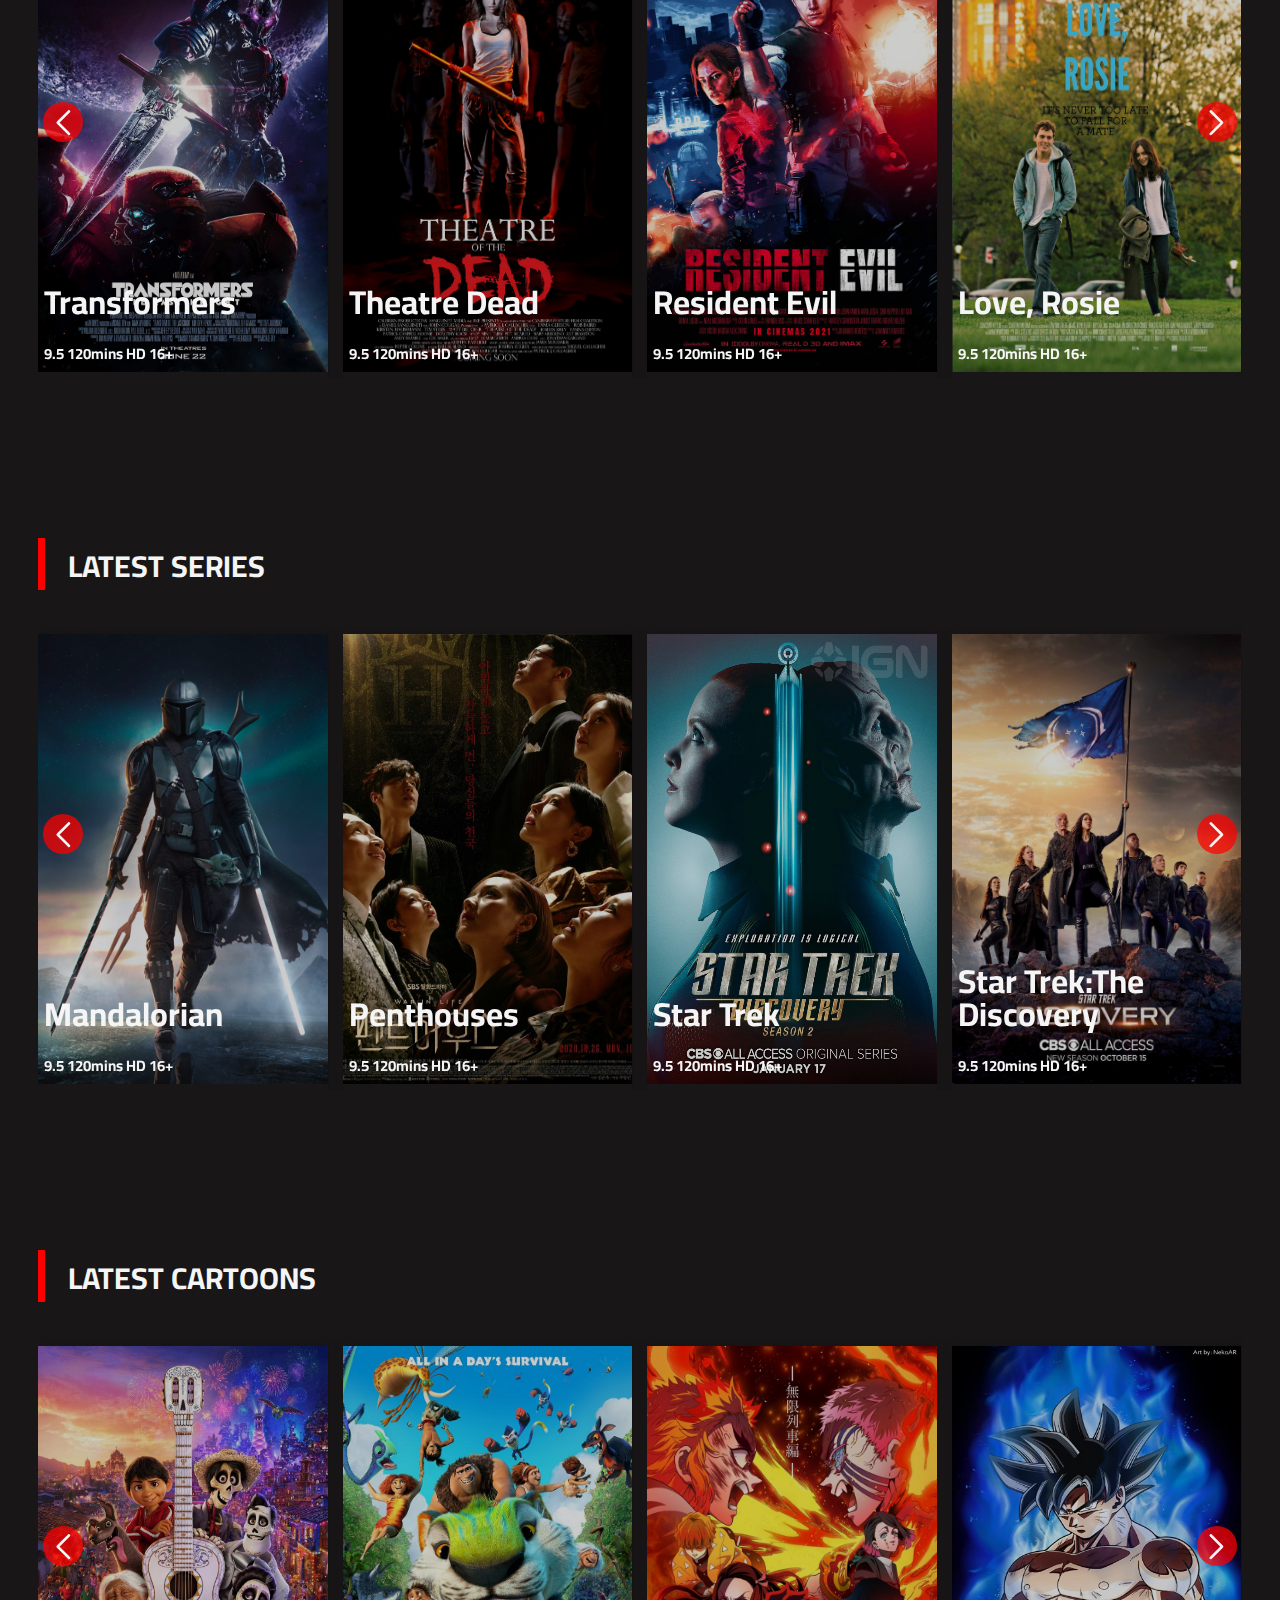
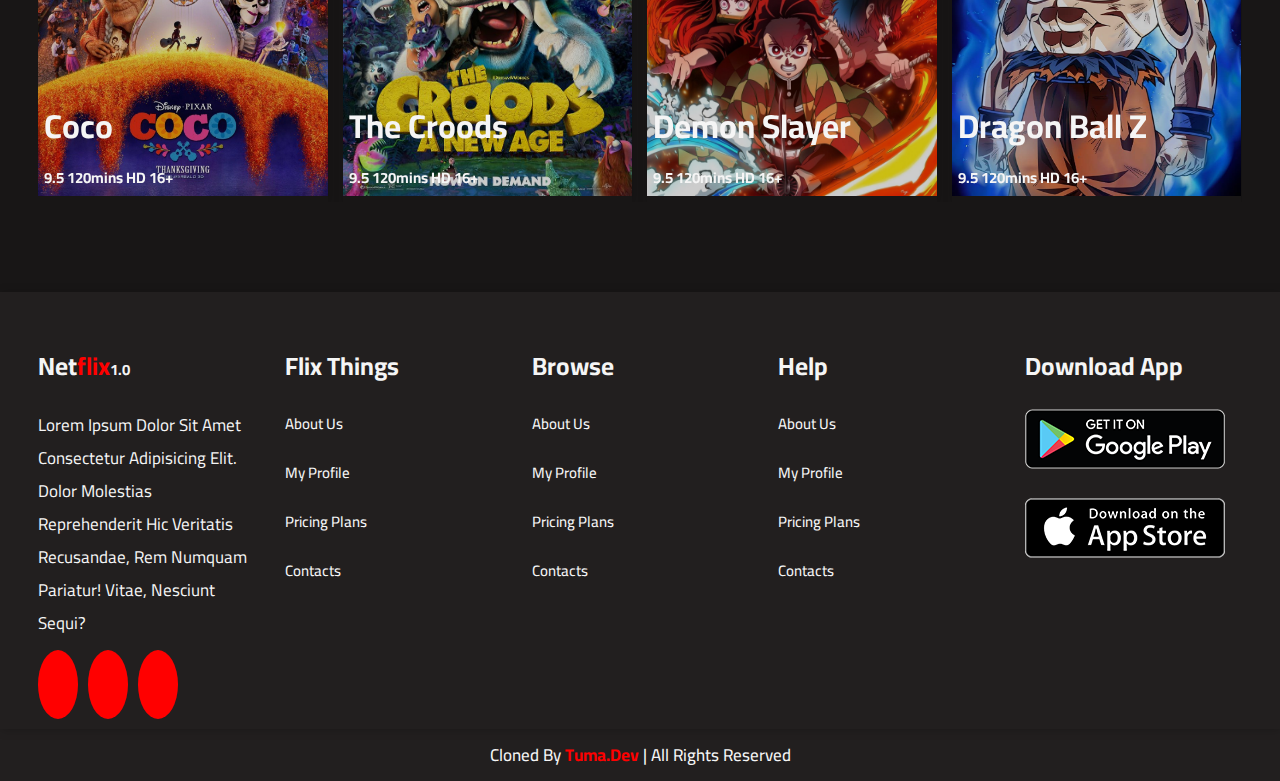
==== commit 13529508: "seventh commit" ====
--- a/index.html
+++ b/index.html
@@ -62,7 +62,7 @@
             <a href="#">home</a>
             <a href="#movies">genre</a>
             <a href="#latest-movies">movies</a>
-            <a href="#latest series">series</a>
+            <a href="#latest-series">series</a>
             <a href="watch.html">watch now</a>
           </div>
           <div class="sign-in">
@@ -104,7 +104,7 @@
                   </p>
                 </div>
                 <div class="home-btn top-down">
-                  <a href="" class="btns"
+                  <a href="https://www.netflix.com/ng/login" class="btns"
                     ><i class="fas fa-play"></i> watch now</a
                   >
                 </div>
@@ -138,7 +138,7 @@
                   </p>
                 </div>
                 <div class="home-btn top-down">
-                  <a href="" class="btns"
+                  <a href="https://www.netflix.com/ng/login" class="btns"
                     ><i class="fas fa-play"></i> watch now</a
                   >
                 </div>
@@ -172,7 +172,7 @@
                   </p>
                 </div>
                 <div class="home-btn top-down">
-                  <a href="" class="btns"
+                  <a href="https://www.netflix.com/ng/login" class="btns"
                     ><i class="fas fa-play"></i> watch now</a
                   >
                 </div>
@@ -190,175 +190,212 @@
     <section class="movies" id="movies">
       <div class="swiper mySwiper2">
         <div class="movies-box swiper-wrapper">
-          <div class="box swiper-slide">
-            <div class="image">
-              <a href="watch.html">
-                <img src="images/movies/bat-man.jpg" alt="" />
-              </a>
-            </div>
-            <div class="description">
-              <h1>the dark knight</h1>
-              <h6>
-                <i class="fas fa-star"></i>9.5
-                <span><i class="fas fa-clock"></i>120mins</span>
-                <span>HD</span>
-                <span>16+</span>
-              </h6>
-            </div>
-          </div>
-
-          <div class="box swiper-slide">
-            <div class="image">
-              <a href="watch.html">
-                <img src="images/movies/blood-shot.jpg" alt="" />
-              </a>
-            </div>
-            <div class="description">
-              <h1>Bloodshot</h1>
-              <h6>
-                <i class="fas fa-star"></i>9.5
-                <span><i class="fas fa-clock"></i>120mins</span>
-                <span>HD</span>
-                <span>16+</span>
-              </h6>
-            </div>
-          </div>
-
-          <div class="box swiper-slide">
-            <img src="images/movies/call.jpg" alt="" />
-            <a href="watch.html"> </a>
-          </div>
-          <div class="image">
-            <div class="description">
-              <h1>call</h1>
-              <h6>
-                <i class="fas fa-star"></i>9.5
-                <span><i class="fas fa-clock"></i>120mins</span>
-                <span>HD</span>
-                <span>16+</span>
-              </h6>
-            </div>
-          </div>
-
-          <div class="box swiper-slide">
-            <img src="images/movies/captain-marvel.png" alt="" />
-            <a href="watch.html"> </a>
-          </div>
-          <div class="image">
-            <div class="description">
-              <h1>captain marvel</h1>
-              <h6>
-                <i class="fas fa-star"></i>9.5
-                <span><i class="fas fa-clock"></i>120mins</span>
-                <span>HD</span>
-                <span>16+</span>
-              </h6>
-            </div>
-          </div>
-
-          <div class="box swiper-slide">
-            <img src="images/movies/end-game.jpg" alt="" />
-            <a href="watch.html"> </a>
-          </div>
-          <div class="image">
-            <div class="description">
-              <h1>advengers: end-game</h1>
-              <h6>
-                <i class="fas fa-star"></i>9.5
-                <span><i class="fas fa-clock"></i>120mins</span>
-                <span>HD</span>
-                <span>16+</span>
-              </h6>
-            </div>
-          </div>
-
-          <div class="box swiper-slide">
-            <img src="images/movies/hunter-killer.jpg" alt="" />
-            <a href="watch.html"> </a>
-          </div>
-          <div class="image">
-            <div class="description">
-              <h1>hunter killer</h1>
-              <h6>
-                <i class="fas fa-star"></i>9.5
-                <span><i class="fas fa-clock"></i>120mins</span>
-                <span>HD</span>
-                <span>16+</span>
-              </h6>
-            </div>
-          </div>
-
-          <div class="box swiper-slide">
-            <img src="images/movies/insidious.jpg" alt="" />
-            <a href="watch.html"> </a>
-          </div>
-          <div class="image">
-            <div class="description">
-              <h1>insidious</h1>
-              <h6>
-                <i class="fas fa-star"></i>9.5
-                <span><i class="fas fa-clock"></i>120mins</span>
-                <span>HD</span>
-                <span>16+</span>
-              </h6>
-            </div>
-          </div>
-
-          <div class="box swiper-slide">
-            <img src="images/movies/love-roise.jpg" alt="" />
-            <a href="watch.html"> </a>
-          </div>
-          <div class="image">
-            <div class="description">
-              <h1>love, rosie</h1>
-              <h6>
-                <i class="fas fa-star"></i>9.5
-                <span><i class="fas fa-clock"></i>120mins</span>
-                <span>HD</span>
-                <span>16+</span>
-              </h6>
-            </div>
-          </div>
-
-          <div class="box swiper-slide">
-            <img src="images/movies/resident-evil.jpg" alt="" />
-            <a href="watch.html"> </a>
-          </div>
-          <div class="image">
-            <div class="description">
-              <h1>resident evil</h1>
-              <h6>
-                <i class="fas fa-star"></i>9.5
-                <span><i class="fas fa-clock"></i>120mins</span>
-                <span>HD</span>
-                <span>16+</span>
-              </h6>
-            </div>
-          </div>
-
-          <div class="box swiper-slide">
-            <img src="images/movies/theatre-dead.jpg" alt="" />
-            <a href="watch.html"> </a>
-          </div>
-          <div class="image">
-            <div class="description">
-              <h1>theatre dead</h1>
-              <h6>
-                <i class="fas fa-star"></i>9.5
-                <span><i class="fas fa-clock"></i>120mins</span>
-                <span>HD</span>
-                <span>16+</span>
-              </h6>
-            </div>
-          </div>
-
-          <div class="box swiper-slide">
-            <img src="images/movies/transformer.jpg" alt="" />
-            <a href="watch.html"> </a>
-          </div>
-          <div class="image">
-            <div class="description">
-              <h1>transformers</h1>
+          <div class="box swiper-slide leftContent">
+            <div class="image">
+              <a href="watch.html">
+                <img class="image-s" src="images/movies/bat-man.jpg" alt="" />
+              </a>
+            </div>
+            <div class="description">
+              <h1 class="text">the dark knight</h1>
+              <h6>
+                <i class="fas fa-star"></i>9.5
+                <span><i class="fas fa-clock"></i>120mins</span>
+                <span>HD</span>
+                <span>16+</span>
+              </h6>
+            </div>
+          </div>
+
+          <div class="box swiper-slide leftContent">
+            <div class="image">
+              <a href="watch.html">
+                <img
+                  class="image-s"
+                  src="images/movies/blood-shot.jpg"
+                  alt=""
+                />
+              </a>
+            </div>
+            <div class="description">
+              <h1 class="text">Bloodshot</h1>
+              <h6>
+                <i class="fas fa-star"></i>9.5
+                <span><i class="fas fa-clock"></i>120mins</span>
+                <span>HD</span>
+                <span>16+</span>
+              </h6>
+            </div>
+          </div>
+
+          <div class="box swiper-slide leftContent">
+            <div class="image">
+              <a href="watch.html">
+                <img class="image-s" src="images/movies/call.jpg" alt="" />
+              </a>
+            </div>
+            <div class="description">
+              <h1 class="text">call</h1>
+              <h6>
+                <i class="fas fa-star"></i>9.5
+                <span><i class="fas fa-clock"></i>120mins</span>
+                <span>HD</span>
+                <span>16+</span>
+              </h6>
+            </div>
+          </div>
+
+          <div class="box swiper-slide leftContent">
+            <div class="image">
+              <a href="watch.html">
+                <img
+                  class="image-s"
+                  src="images/movies/captain-marvel.png"
+                  alt=""
+                />
+              </a>
+            </div>
+            <div class="description">
+              <h1 class="text">captain marvel</h1>
+              <h6>
+                <i class="fas fa-star"></i>9.5
+                <span><i class="fas fa-clock"></i>120mins</span>
+                <span>HD</span>
+                <span>16+</span>
+              </h6>
+            </div>
+          </div>
+
+          <div class="box swiper-slide leftContent">
+            <div class="image">
+              <a href="watch.html">
+                <img class="image-s" src="images/movies/end-game.jpg" alt="" />
+              </a>
+            </div>
+            <div class="description">
+              <h1 class="text">advengers: end-game</h1>
+              <h6>
+                <i class="fas fa-star"></i>9.5
+                <span><i class="fas fa-clock"></i>120mins</span>
+                <span>HD</span>
+                <span>16+</span>
+              </h6>
+            </div>
+          </div>
+
+          <div class="box swiper-slide leftContent">
+            <div class="image">
+              <a href="watch.html">
+                <img
+                  class="image-s"
+                  src="images/movies/hunter-killer.jpg"
+                  alt=""
+                />
+              </a>
+            </div>
+            <div class="description">
+              <h1 class="text">hunter killer</h1>
+              <h6>
+                <i class="fas fa-star"></i>9.5
+                <span><i class="fas fa-clock"></i>120mins</span>
+                <span>HD</span>
+                <span>16+</span>
+              </h6>
+            </div>
+          </div>
+
+          <div class="box swiper-slide leftContent">
+            <div class="image">
+              <a href="watch.html">
+                <img class="image-s" src="images/movies/insidious.jpg" alt="" />
+              </a>
+            </div>
+            <div class="description">
+              <h1 class="text">insidious</h1>
+              <h6>
+                <i class="fas fa-star"></i>9.5
+                <span><i class="fas fa-clock"></i>120mins</span>
+                <span>HD</span>
+                <span>16+</span>
+              </h6>
+            </div>
+          </div>
+
+          <div class="box swiper-slide leftContent">
+            <div class="image">
+              <a href="watch.html">
+                <img
+                  class="image-s"
+                  src="images/movies/love-roise.jpg"
+                  alt=""
+                />
+              </a>
+            </div>
+            <div class="description">
+              <h1 class="text">love, rosie</h1>
+              <h6>
+                <i class="fas fa-star"></i>9.5
+                <span><i class="fas fa-clock"></i>120mins</span>
+                <span>HD</span>
+                <span>16+</span>
+              </h6>
+            </div>
+          </div>
+
+          <div class="box swiper-slide leftContent">
+            <div class="image">
+              <a href="watch.html">
+                <img
+                  class="image-s"
+                  src="images/movies/resident-evil.jpg"
+                  alt=""
+                />
+              </a>
+            </div>
+            <div class="description">
+              <h1 class="text">resident evil</h1>
+              <h6>
+                <i class="fas fa-star"></i>9.5
+                <span><i class="fas fa-clock"></i>120mins</span>
+                <span>HD</span>
+                <span>16+</span>
+              </h6>
+            </div>
+          </div>
+
+          <div class="box swiper-slide leftContent">
+            <div class="image">
+              <a href="watch.html">
+                <img
+                  class="image-s"
+                  src="images/movies/theatre-dead.jpg"
+                  alt=""
+                />
+              </a>
+            </div>
+            <div class="description">
+              <h1 class="text">theatre dead</h1>
+              <h6>
+                <i class="fas fa-star"></i>9.5
+                <span><i class="fas fa-clock"></i>120mins</span>
+                <span>HD</span>
+                <span>16+</span>
+              </h6>
+            </div>
+          </div>
+
+          <div class="box swiper-slide leftContent">
+            <div class="image">
+              <a href="watch.html">
+                <img
+                  class="image-s"
+                  src="images/movies/transformer.jpg"
+                  alt=""
+                />
+              </a>
+            </div>
+            <div class="description">
+              <h1 class="text">transformers</h1>
               <h6>
                 <i class="fas fa-star"></i>9.5
                 <span><i class="fas fa-clock"></i>120mins</span>
@@ -377,125 +414,157 @@
       <div class="swiper mySwiper3">
         <h2>latest movies</h2>
         <div class="latest-box swiper-wrapper">
-          <div class="box swiper-slide">
-            <img src="images/movies/transformer.jpg" alt="" />
-            <a href="watch.html"> </a>
-          </div>
-          <div class="image">
-            <div class="description">
-              <h1>transformers</h1>
-              <h6>
-                <i class="fas fa-star"></i>9.5
-                <span><i class="fas fa-clock"></i>120mins</span>
-                <span>HD</span>
-                <span>16+</span>
-              </h6>
-            </div>
-          </div>
-
-          <div class="box swiper-slide">
-            <img src="images/movies/theatre-dead.jpg" alt="" />
-            <a href="watch.html"> </a>
-          </div>
-          <div class="image">
-            <div class="description">
-              <h1>theatre dead</h1>
-              <h6>
-                <i class="fas fa-star"></i>9.5
-                <span><i class="fas fa-clock"></i>120mins</span>
-                <span>HD</span>
-                <span>16+</span>
-              </h6>
-            </div>
-          </div>
-
-          <div class="box swiper-slide">
-            <img src="images/movies/resident-evil.jpg" alt="" />
-            <a href="watch.html"> </a>
-          </div>
-          <div class="image">
-            <div class="description">
-              <h1>resident evil</h1>
-              <h6>
-                <i class="fas fa-star"></i>9.5
-                <span><i class="fas fa-clock"></i>120mins</span>
-                <span>HD</span>
-                <span>16+</span>
-              </h6>
-            </div>
-          </div>
-
-          <div class="box swiper-slide">
-            <img src="images/movies/love-roise.jpg" alt="" />
-            <a href="watch.html"> </a>
-          </div>
-          <div class="image">
-            <div class="description">
-              <h1>love, rosie</h1>
-              <h6>
-                <i class="fas fa-star"></i>9.5
-                <span><i class="fas fa-clock"></i>120mins</span>
-                <span>HD</span>
-                <span>16+</span>
-              </h6>
-            </div>
-          </div>
-
-          <div class="box swiper-slide">
-            <img src="images/movies/insidious.jpg" alt="" />
-            <a href="watch.html"> </a>
-          </div>
-          <div class="image">
-            <div class="description">
-              <h1>insidious</h1>
-              <h6>
-                <i class="fas fa-star"></i>9.5
-                <span><i class="fas fa-clock"></i>120mins</span>
-                <span>HD</span>
-                <span>16+</span>
-              </h6>
-            </div>
-          </div>
-
-          <div class="box swiper-slide">
-            <img src="images/movies/hunter-killer.jpg" alt="" />
-            <a href="watch.html"> </a>
-          </div>
-          <div class="image">
-            <div class="description">
-              <h1>hunter killer</h1>
-              <h6>
-                <i class="fas fa-star"></i>9.5
-                <span><i class="fas fa-clock"></i>120mins</span>
-                <span>HD</span>
-                <span>16+</span>
-              </h6>
-            </div>
-          </div>
-
-          <div class="box swiper-slide">
-            <img src="images/movies/end-game.jpg" alt="" />
-            <a href="watch.html"> </a>
-          </div>
-          <div class="image">
-            <div class="description">
-              <h1>advengers: end-game</h1>
-              <h6>
-                <i class="fas fa-star"></i>9.5
-                <span><i class="fas fa-clock"></i>120mins</span>
-                <span>HD</span>
-                <span>16+</span>
-              </h6>
-            </div>
-          </div>
-
-          <div class="box swiper-slide">
-            <img src="images/movies/captain-marvel.png" alt="" />
-            <a href="watch.html"> </a>
-          </div>
-          <div class="image">
-            <div class="description">
-              <h1>captain marvel</h1>
+          <div class="box swiper-slide leftContent">
+            <div class="image">
+              <a href="watch.html">
+                <img
+                  class="image-s"
+                  src="images/movies/transformer.jpg"
+                  alt=""
+                />
+              </a>
+            </div>
+            <div class="description">
+              <h1 class="text">transformers</h1>
+              <h6>
+                <i class="fas fa-star"></i>9.5
+                <span><i class="fas fa-clock"></i>120mins</span>
+                <span>HD</span>
+                <span>16+</span>
+              </h6>
+            </div>
+          </div>
+
+          <div class="box swiper-slide leftContent">
+            <div class="image">
+              <a href="watch.html">
+                <img
+                  class="image-s"
+                  src="images/movies/theatre-dead.jpg"
+                  alt=""
+                />
+              </a>
+            </div>
+            <div class="description">
+              <h1 class="text">theatre dead</h1>
+              <h6>
+                <i class="fas fa-star"></i>9.5
+                <span><i class="fas fa-clock"></i>120mins</span>
+                <span>HD</span>
+                <span>16+</span>
+              </h6>
+            </div>
+          </div>
+
+          <div class="box swiper-slide leftContent">
+            <div class="image">
+              <a href="watch.html">
+                <img
+                  class="image-s"
+                  src="images/movies/resident-evil.jpg"
+                  alt=""
+                />
+              </a>
+            </div>
+            <div class="description">
+              <h1 class="text">resident evil</h1>
+              <h6>
+                <i class="fas fa-star"></i>9.5
+                <span><i class="fas fa-clock"></i>120mins</span>
+                <span>HD</span>
+                <span>16+</span>
+              </h6>
+            </div>
+          </div>
+
+          <div class="box swiper-slide leftContent">
+            <div class="image">
+              <a href="watch.html">
+                <img
+                  class="image-s"
+                  src="images/movies/love-roise.jpg"
+                  alt=""
+                />
+              </a>
+            </div>
+            <div class="description">
+              <h1 class="text">love, rosie</h1>
+              <h6>
+                <i class="fas fa-star"></i>9.5
+                <span><i class="fas fa-clock"></i>120mins</span>
+                <span>HD</span>
+                <span>16+</span>
+              </h6>
+            </div>
+          </div>
+
+          <div class="box swiper-slide leftContent">
+            <div class="image">
+              <a href="watch.html">
+                <img class="image-s" src="images/movies/insidious.jpg" alt="" />
+              </a>
+            </div>
+            <div class="description">
+              <h1 class="text">insidious</h1>
+              <h6>
+                <i class="fas fa-star"></i>9.5
+                <span><i class="fas fa-clock"></i>120mins</span>
+                <span>HD</span>
+                <span>16+</span>
+              </h6>
+            </div>
+          </div>
+
+          <div class="box swiper-slide leftContent">
+            <div class="image">
+              <a href="watch.html">
+                <img
+                  class="image-s"
+                  src="images/movies/hunter-killer.jpg"
+                  alt=""
+                />
+              </a>
+            </div>
+            <div class="description">
+              <h1 class="text">hunter killer</h1>
+              <h6>
+                <i class="fas fa-star"></i>9.5
+                <span><i class="fas fa-clock"></i>120mins</span>
+                <span>HD</span>
+                <span>16+</span>
+              </h6>
+            </div>
+          </div>
+
+          <div class="box swiper-slide leftContent">
+            <div class="image">
+              <a href="watch.html">
+                <img class="image-s" src="images/movies/end-game.jpg" alt="" />
+              </a>
+            </div>
+            <div class="description">
+              <h1 class="text">advengers: end-game</h1>
+              <h6>
+                <i class="fas fa-star"></i>9.5
+                <span><i class="fas fa-clock"></i>120mins</span>
+                <span>HD</span>
+                <span>16+</span>
+              </h6>
+            </div>
+          </div>
+
+          <div class="box swiper-slide leftContent">
+            <div class="image">
+              <a href="watch.html">
+                <img
+                  class="image-s"
+                  src="images/movies/captain-marvel.png"
+                  alt=""
+                />
+              </a>
+            </div>
+            <div class="description">
+              <h1 class="text">captain marvel</h1>
               <h6>
                 <i class="fas fa-star"></i>9.5
                 <span><i class="fas fa-clock"></i>120mins</span>
@@ -516,125 +585,153 @@
       <div class="swiper mySwiper3">
         <h2>latest series</h2>
         <div class="latest-box swiper-wrapper">
-          <div class="box swiper-slide">
-            <img src="images/series/mandalorian.jpg" alt="" />
-            <a href="watch.html"> </a>
-          </div>
-          <div class="image">
-            <div class="description">
-              <h1>mandalorian</h1>
-              <h6>
-                <i class="fas fa-star"></i>9.5
-                <span><i class="fas fa-clock"></i>120mins</span>
-                <span>HD</span>
-                <span>16+</span>
-              </h6>
-            </div>
-          </div>
-
-          <div class="box swiper-slide">
-            <img src="images/series/penthouses.jpg" alt="" />
-            <a href="watch.html"> </a>
-          </div>
-          <div class="image">
-            <div class="description">
-              <h1>penthouses</h1>
-              <h6>
-                <i class="fas fa-star"></i>9.5
-                <span><i class="fas fa-clock"></i>120mins</span>
-                <span>HD</span>
-                <span>16+</span>
-              </h6>
-            </div>
-          </div>
-
-          <div class="box swiper-slide">
-            <img src="images/series/star-trek.jpg" alt="" />
-            <a href="watch.html"> </a>
-          </div>
-          <div class="image">
-            <div class="description">
-              <h1>star trek</h1>
-              <h6>
-                <i class="fas fa-star"></i>9.5
-                <span><i class="fas fa-clock"></i>120mins</span>
-                <span>HD</span>
-                <span>16+</span>
-              </h6>
-            </div>
-          </div>
-
-          <div class="box swiper-slide">
-            <img src="images/series/start-trek.jpeg" alt="" />
-            <a href="watch.html"> </a>
-          </div>
-          <div class="image">
-            <div class="description">
-              <h1>star trek:the discovery</h1>
-              <h6>
-                <i class="fas fa-star"></i>9.5
-                <span><i class="fas fa-clock"></i>120mins</span>
-                <span>HD</span>
-                <span>16+</span>
-              </h6>
-            </div>
-          </div>
-
-          <div class="box swiper-slide">
-            <img src="images/series/stranger-thing.jpg" alt="" />
-            <a href="watch.html"> </a>
-          </div>
-          <div class="image">
-            <div class="description">
-              <h1>stranger thing</h1>
-              <h6>
-                <i class="fas fa-star"></i>9.5
-                <span><i class="fas fa-clock"></i>120mins</span>
-                <span>HD</span>
-                <span>16+</span>
-              </h6>
-            </div>
-          </div>
-
-          <div class="box swiper-slide">
-            <img src="images/series/supergirl.jpg" alt="" />
-            <a href="watch.html"> </a>
-          </div>
-          <div class="image">
-            <div class="description">
-              <h1>supergirl</h1>
-              <h6>
-                <i class="fas fa-star"></i>9.5
-                <span><i class="fas fa-clock"></i>120mins</span>
-                <span>HD</span>
-                <span>16+</span>
-              </h6>
-            </div>
-          </div>
-
-          <div class="box swiper-slide">
-            <img src="images/series/the-falcon.webp" alt="" />
-            <a href="watch.html"> </a>
-          </div>
-          <div class="image">
-            <div class="description">
-              <h1>the falcon and the winter soldiers</h1>
-              <h6>
-                <i class="fas fa-star"></i>9.5
-                <span><i class="fas fa-clock"></i>120mins</span>
-                <span>HD</span>
-                <span>16+</span>
-              </h6>
-            </div>
-          </div>
-
-          <div class="box swiper-slide">
-            <img src="images/series/wanda.webp" alt="" />
-            <a href="watch.html"> </a>
-          </div>
-          <div class="image">
-            <div class="description">
-              <h1>wanda vision</h1>
+          <div class="box swiper-slide leftContent">
+            <div class="image">
+              <a href="watch.html">
+                <img
+                  class="image-s"
+                  src="images/series/mandalorian.jpg"
+                  alt=""
+                />
+              </a>
+            </div>
+            <div class="description">
+              <h1 class="text">mandalorian</h1>
+              <h6>
+                <i class="fas fa-star"></i>9.5
+                <span><i class="fas fa-clock"></i>120mins</span>
+                <span>HD</span>
+                <span>16+</span>
+              </h6>
+            </div>
+          </div>
+
+          <div class="box swiper-slide leftContent">
+            <div class="image">
+              <a href="watch.html">
+                <img
+                  class="image-s"
+                  src="images/series/penthouses.jpg"
+                  alt=""
+                />
+              </a>
+            </div>
+            <div class="description">
+              <h1 class="text">penthouses</h1>
+              <h6>
+                <i class="fas fa-star"></i>9.5
+                <span><i class="fas fa-clock"></i>120mins</span>
+                <span>HD</span>
+                <span>16+</span>
+              </h6>
+            </div>
+          </div>
+
+          <div class="box swiper-slide leftContent">
+            <div class="image">
+              <a href="watch.html">
+                <img class="image-s" src="images/series/star-trek.jpg" alt="" />
+              </a>
+            </div>
+            <div class="description">
+              <h1 class="text">star trek</h1>
+              <h6>
+                <i class="fas fa-star"></i>9.5
+                <span><i class="fas fa-clock"></i>120mins</span>
+                <span>HD</span>
+                <span>16+</span>
+              </h6>
+            </div>
+          </div>
+
+          <div class="box swiper-slide leftContent">
+            <div class="image">
+              <a href="watch.html">
+                <img
+                  class="image-s"
+                  src="images/series/start-trek.jpeg"
+                  alt=""
+                />
+              </a>
+            </div>
+            <div class="description">
+              <h1 class="text">star trek:the discovery</h1>
+              <h6>
+                <i class="fas fa-star"></i>9.5
+                <span><i class="fas fa-clock"></i>120mins</span>
+                <span>HD</span>
+                <span>16+</span>
+              </h6>
+            </div>
+          </div>
+
+          <div class="box swiper-slide leftContent">
+            <div class="image">
+              <a href="watch.html">
+                <img
+                  class="image-s"
+                  src="images/series/stranger-thing.jpg"
+                  alt=""
+                />
+              </a>
+            </div>
+            <div class="description">
+              <h1 class="text">stranger thing</h1>
+              <h6>
+                <i class="fas fa-star"></i>9.5
+                <span><i class="fas fa-clock"></i>120mins</span>
+                <span>HD</span>
+                <span>16+</span>
+              </h6>
+            </div>
+          </div>
+
+          <div class="box swiper-slide leftContent">
+            <div class="image">
+              <a href="watch.html">
+                <img class="image-s" src="images/series/supergirl.jpg" alt="" />
+              </a>
+            </div>
+            <div class="description">
+              <h1 class="text">supergirl</h1>
+              <h6>
+                <i class="fas fa-star"></i>9.5
+                <span><i class="fas fa-clock"></i>120mins</span>
+                <span>HD</span>
+                <span>16+</span>
+              </h6>
+            </div>
+          </div>
+
+          <div class="box swiper-slide leftContent">
+            <div class="image">
+              <a href="watch.html">
+                <img
+                  class="image-s"
+                  src="images/series/the-falcon.webp"
+                  alt=""
+                />
+              </a>
+            </div>
+            <div class="description">
+              <h1 class="text">the falcon and the winter soldiers</h1>
+              <h6>
+                <i class="fas fa-star"></i>9.5
+                <span><i class="fas fa-clock"></i>120mins</span>
+                <span>HD</span>
+                <span>16+</span>
+              </h6>
+            </div>
+          </div>
+
+          <div class="box swiper-slide leftContent">
+            <div class="image">
+              <a href="watch.html">
+                <img class="image-s" src="images/series/wanda.webp" alt="" />
+              </a>
+            </div>
+            <div class="description">
+              <h1 class="text">wanda vision</h1>
               <h6>
                 <i class="fas fa-star"></i>9.5
                 <span><i class="fas fa-clock"></i>120mins</span>
@@ -655,109 +752,132 @@
       <div class="swiper mySwiper3">
         <h2>latest cartoons</h2>
         <div class="latest-box swiper-wrapper">
-          <div class="box swiper-slide">
-            <img src="images/cartoons/coco.jpg" alt="" />
-            <a href="watch.html"> </a>
-          </div>
-          <div class="image">
-            <div class="description">
-              <h1>coco</h1>
-              <h6>
-                <i class="fas fa-star"></i>9.5
-                <span><i class="fas fa-clock"></i>120mins</span>
-                <span>HD</span>
-                <span>16+</span>
-              </h6>
-            </div>
-          </div>
-
-          <div class="box swiper-slide">
-            <img src="images/cartoons/croods.jpg" alt="" />
-            <a href="watch.html"> </a>
-          </div>
-          <div class="image">
-            <div class="description">
-              <h1>the croods</h1>
-              <h6>
-                <i class="fas fa-star"></i>9.5
-                <span><i class="fas fa-clock"></i>120mins</span>
-                <span>HD</span>
-                <span>16+</span>
-              </h6>
-            </div>
-          </div>
-
-          <div class="box swiper-slide">
-            <img src="images/cartoons/demon-slayer.jpg" alt="" />
-            <a href="watch.html"> </a>
-          </div>
-          <div class="image">
-            <div class="description">
-              <h1>demon slayer</h1>
-              <h6>
-                <i class="fas fa-star"></i>9.5
-                <span><i class="fas fa-clock"></i>120mins</span>
-                <span>HD</span>
-                <span>16+</span>
-              </h6>
-            </div>
-          </div>
-
-          <div class="box swiper-slide">
-            <img src="images/cartoons/dragon.jpg" alt="" />
-            <a href="watch.html"> </a>
-          </div>
-          <div class="image">
-            <div class="description">
-              <h1>dragon ball z</h1>
-              <h6>
-                <i class="fas fa-star"></i>9.5
-                <span><i class="fas fa-clock"></i>120mins</span>
-                <span>HD</span>
-                <span>16+</span>
-              </h6>
-            </div>
-          </div>
-
-          <div class="box swiper-slide">
-            <img src="images/cartoons/over-the-moon.jpg" alt="" />
-            <a href="watch.html"> </a>
-          </div>
-          <div class="image">
-            <div class="description">
-              <h1>over the moon</h1>
-              <h6>
-                <i class="fas fa-star"></i>9.5
-                <span><i class="fas fa-clock"></i>120mins</span>
-                <span>HD</span>
-                <span>16+</span>
-              </h6>
-            </div>
-          </div>
-
-          <div class="box swiper-slide">
-            <img src="images/cartoons/weathering.jpg" alt="" />
-            <a href="watch.html"> </a>
-          </div>
-          <div class="image">
-            <div class="description">
-              <h1>weathering with you</h1>
-              <h6>
-                <i class="fas fa-star"></i>9.5
-                <span><i class="fas fa-clock"></i>120mins</span>
-                <span>HD</span>
-                <span>16+</span>
-              </h6>
-            </div>
-          </div>
-
-          <div class="box swiper-slide">
-            <img src="images/cartoons/your-name.jpg" alt="" />
-            <a href="watch.html"> </a>
-          </div>
-          <div class="image">
-            <div class="description">
-              <h1>your name</h1>
+          <div class="box swiper-slide leftContent">
+            <div class="image">
+              <a href="watch.html">
+                <img class="image-s" src="images/cartoons/coco.jpg" alt="" />
+              </a>
+            </div>
+            <div class="description">
+              <h1 class="text">coco</h1>
+              <h6>
+                <i class="fas fa-star"></i>9.5
+                <span><i class="fas fa-clock"></i>120mins</span>
+                <span>HD</span>
+                <span>16+</span>
+              </h6>
+            </div>
+          </div>
+
+          <div class="box swiper-slide leftContent">
+            <div class="image">
+              <a href="watch.html">
+                <img class="image-s" src="images/cartoons/croods.jpg" alt="" />
+              </a>
+            </div>
+            <div class="description">
+              <h1 class="text">the croods</h1>
+              <h6>
+                <i class="fas fa-star"></i>9.5
+                <span><i class="fas fa-clock"></i>120mins</span>
+                <span>HD</span>
+                <span>16+</span>
+              </h6>
+            </div>
+          </div>
+
+          <div class="box swiper-slide leftContent">
+            <div class="image">
+              <a href="watch.html">
+                <img
+                  class="image-s"
+                  src="images/cartoons/demon-slayer.jpg"
+                  alt=""
+                />
+              </a>
+            </div>
+            <div class="description">
+              <h1 class="text">demon slayer</h1>
+              <h6>
+                <i class="fas fa-star"></i>9.5
+                <span><i class="fas fa-clock"></i>120mins</span>
+                <span>HD</span>
+                <span>16+</span>
+              </h6>
+            </div>
+          </div>
+
+          <div class="box swiper-slide leftContent">
+            <div class="image">
+              <a href="watch.html">
+                <img class="image-s" src="images/cartoons/dragon.jpg" alt="" />
+              </a>
+            </div>
+            <div class="description">
+              <h1 class="text">dragon ball z</h1>
+              <h6>
+                <i class="fas fa-star"></i>9.5
+                <span><i class="fas fa-clock"></i>120mins</span>
+                <span>HD</span>
+                <span>16+</span>
+              </h6>
+            </div>
+          </div>
+
+          <div class="box swiper-slide leftContent">
+            <div class="image">
+              <a href="watch.html">
+                <img
+                  class="image-s"
+                  src="images/cartoons/over-the-moon.jpg"
+                  alt=""
+                />
+              </a>
+            </div>
+            <div class="description">
+              <h1 class="text">over the moon</h1>
+              <h6>
+                <i class="fas fa-star"></i>9.5
+                <span><i class="fas fa-clock"></i>120mins</span>
+                <span>HD</span>
+                <span>16+</span>
+              </h6>
+            </div>
+          </div>
+
+          <div class="box swiper-slide leftContent">
+            <div class="image">
+              <a href="watch.html">
+                <img
+                  class="image-s"
+                  src="images/cartoons/weathering.jpg"
+                  alt=""
+                />
+              </a>
+            </div>
+            <div class="description">
+              <h1 class="text">weathering with you</h1>
+              <h6>
+                <i class="fas fa-star"></i>9.5
+                <span><i class="fas fa-clock"></i>120mins</span>
+                <span>HD</span>
+                <span>16+</span>
+              </h6>
+            </div>
+          </div>
+
+          <div class="box swiper-slide leftContent">
+            <div class="image">
+              <a href="watch.html">
+                <img
+                  class="image-s"
+                  src="images/cartoons/your-name.jpg"
+                  alt=""
+                />
+              </a>
+            </div>
+            <div class="description">
+              <h1 class="text">your name</h1>
               <h6>
                 <i class="fas fa-star"></i>9.5
                 <span><i class="fas fa-clock"></i>120mins</span>
@@ -789,9 +909,9 @@
             pariatur! Vitae, nesciunt sequi?
           </p>
           <div class="icons">
-            <i class="fa-brand fa-facebook-f"></i>
-            <i class="fa-brand fa-twitter"></i>
-            <i class="fa-brand fa-instagram"></i>
+            <i class="fa-brands fa-facebook-f"></i>
+            <i class="fa-brands fa-x-twitter"></i>
+            <i class="fa-brands fa-instagram"></i>
           </div>
         </div>
 
--- a/style.css
+++ b/style.css
@@ -348,7 +348,6 @@
 /* latest movies sectio starts */
 section.latest-movies {
   padding-top: 7rem;
-  padding-bottom: 1rem;
 }
 .latest-movies .swiper {
   position: relative;
@@ -559,7 +558,7 @@
   padding: 2rem;
   margin-right: 1rem;
   border-radius: 50%;
-  font-size: 1.2rem;
+  font-size: 1.5rem;
   font-weight: var(--fw3);
   color: var(--c2);
   background-color: var(--c1);
@@ -592,3 +591,30 @@
   font-weight: var(--fw3);
 }
 /* footer section ends */
+
+/* loader section */
+/* .loader-container {
+  overflow-y: hidden;
+  overflow: hidden;
+  position: fixed;
+  top: 0;
+  left: 0;
+  height: 100%;
+  width: 100%;
+  z-index: 10000;
+  background-color: #818ea0;
+  display: flex;
+  align-items: center;
+  justify-content: center;
+  overflow: hidden;
+}
+.loader-container img {
+  width: 15rem;
+}
+
+.loader-container.fade-out {
+  opacity: 0;
+  transform: scaleX(0);
+} */
+
+/* loader section */
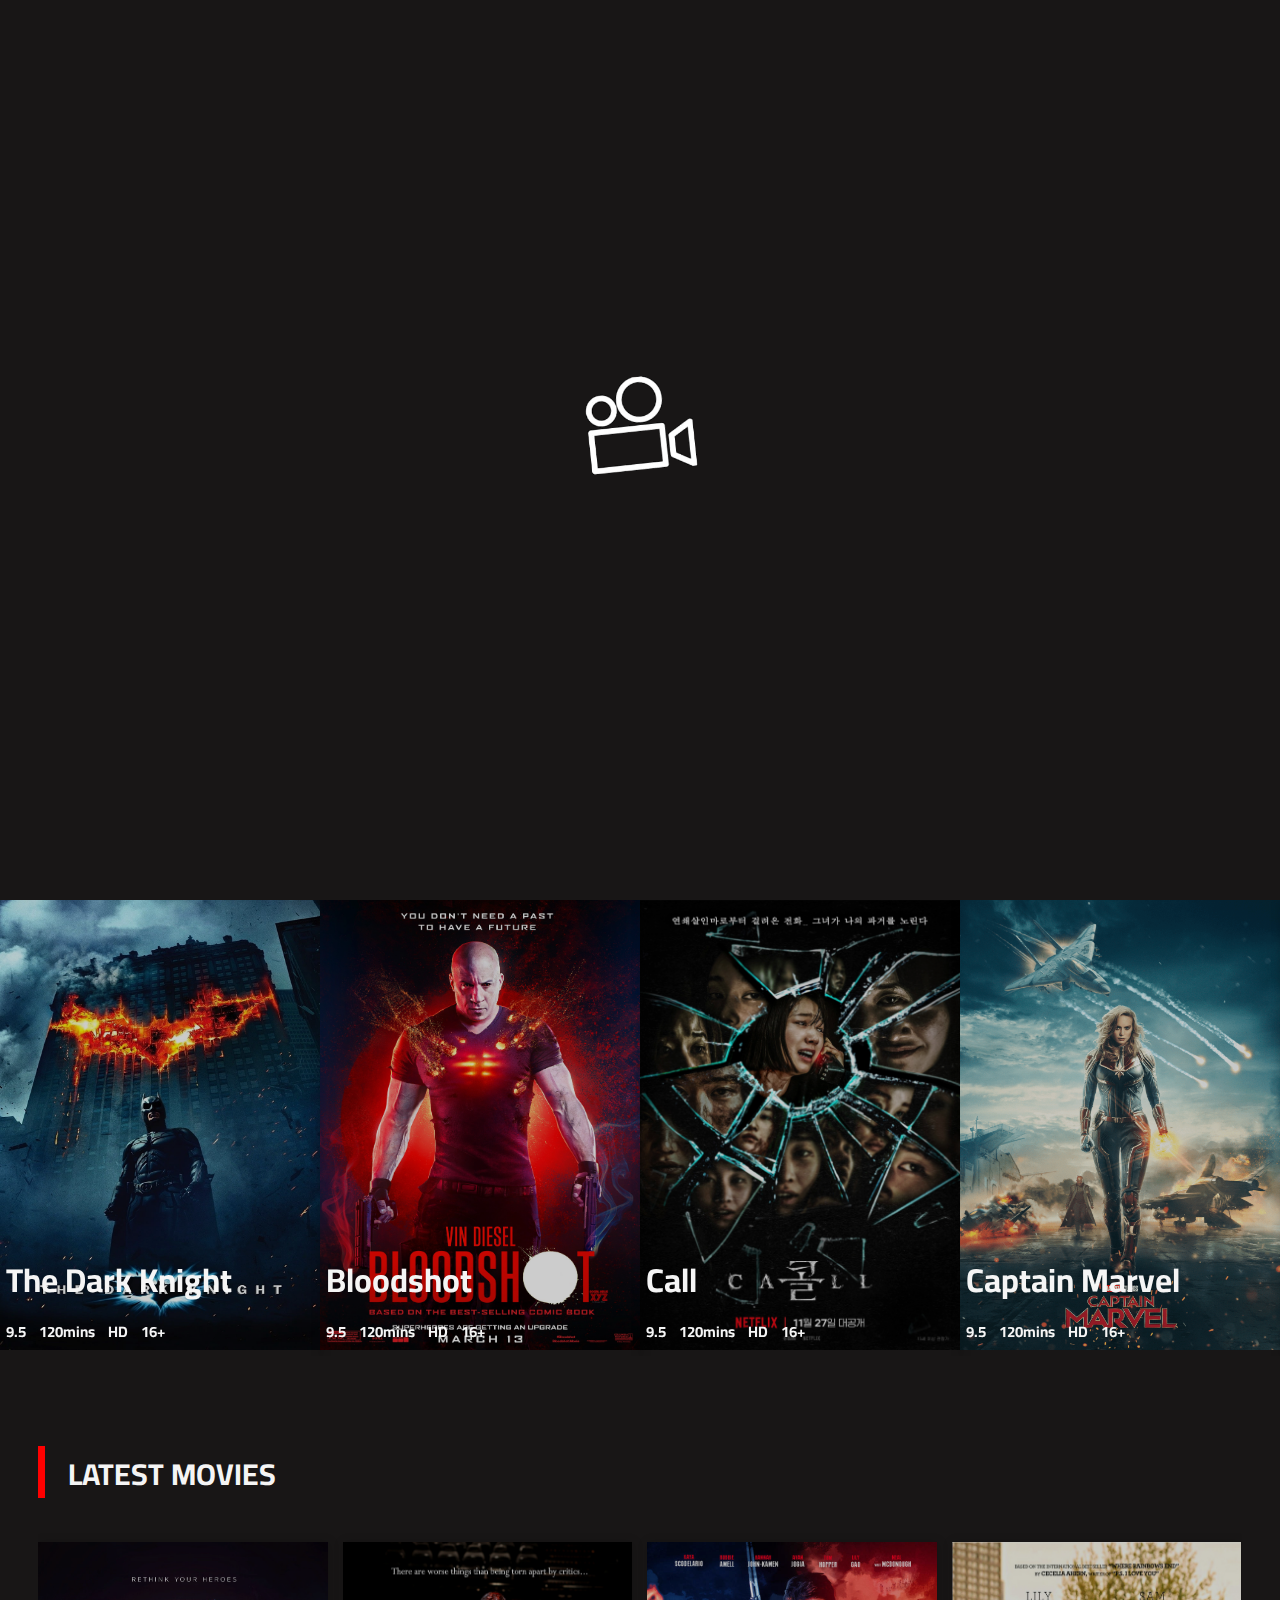
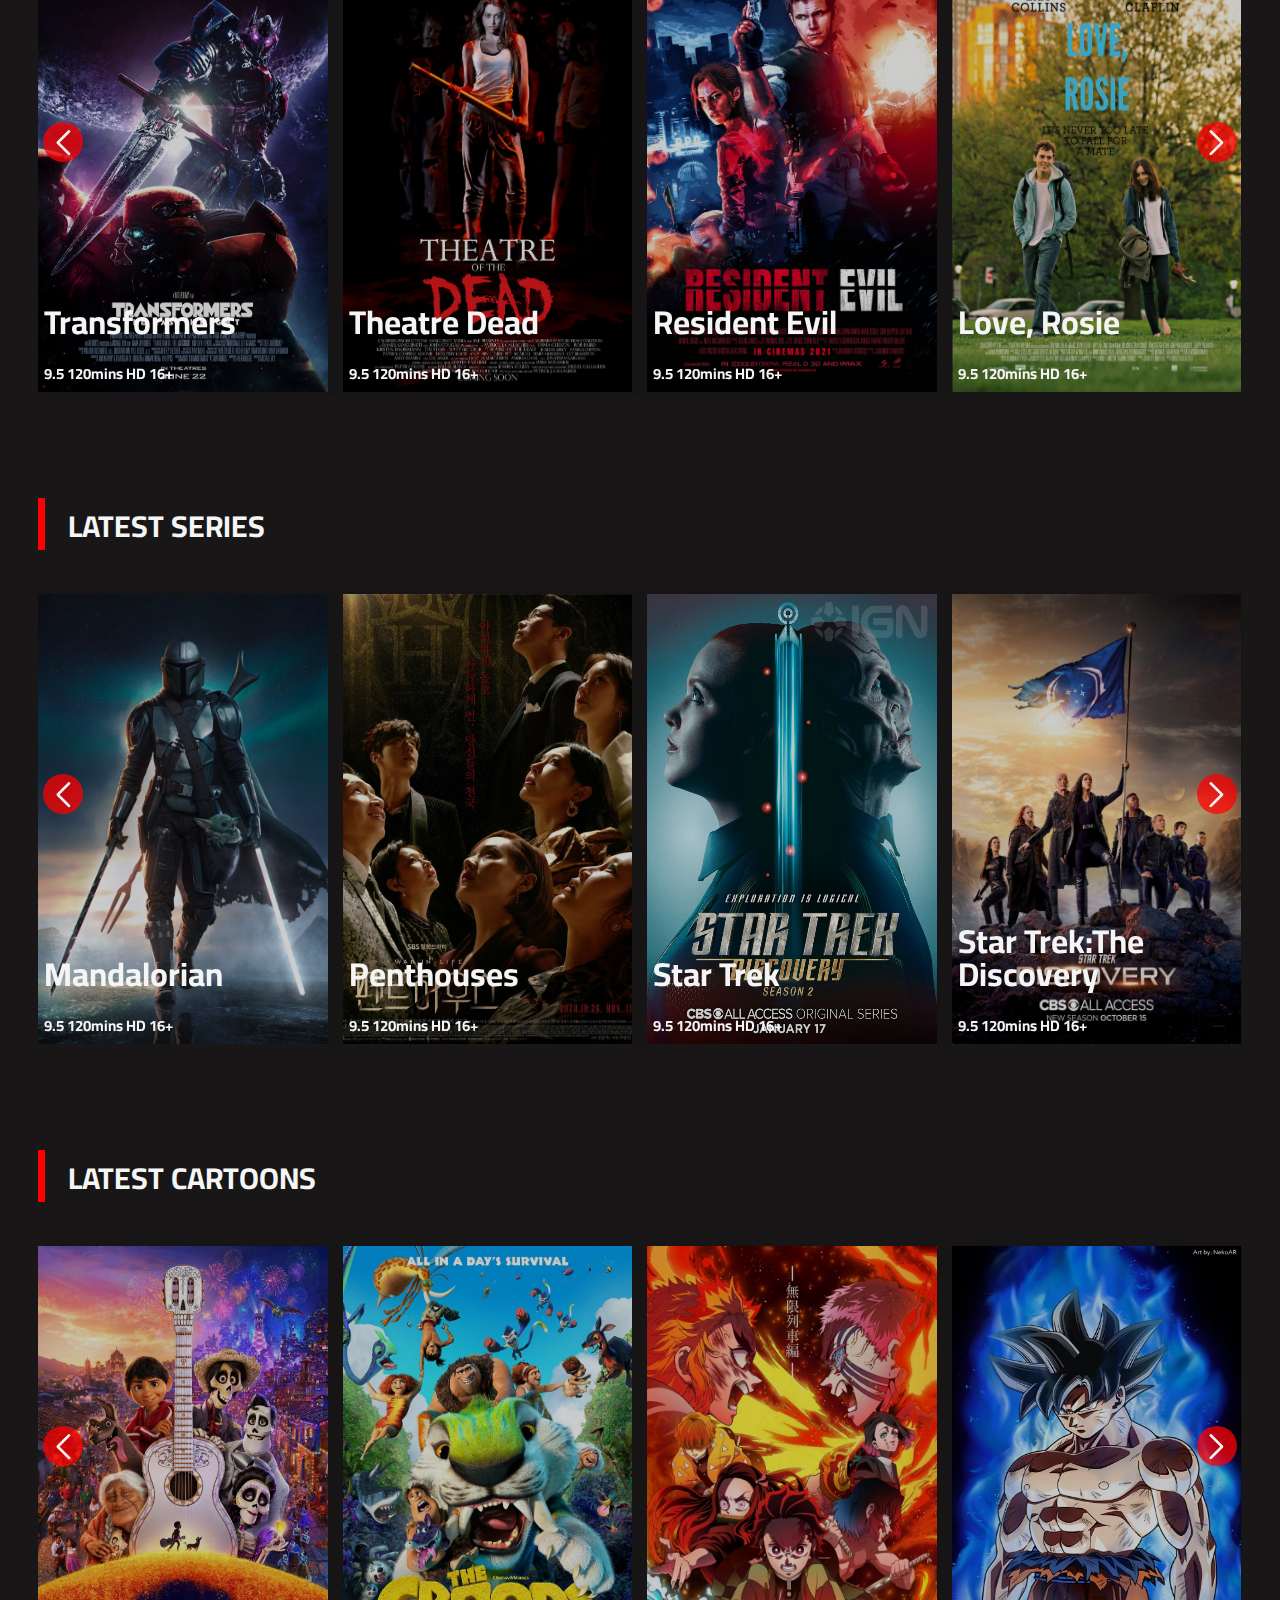
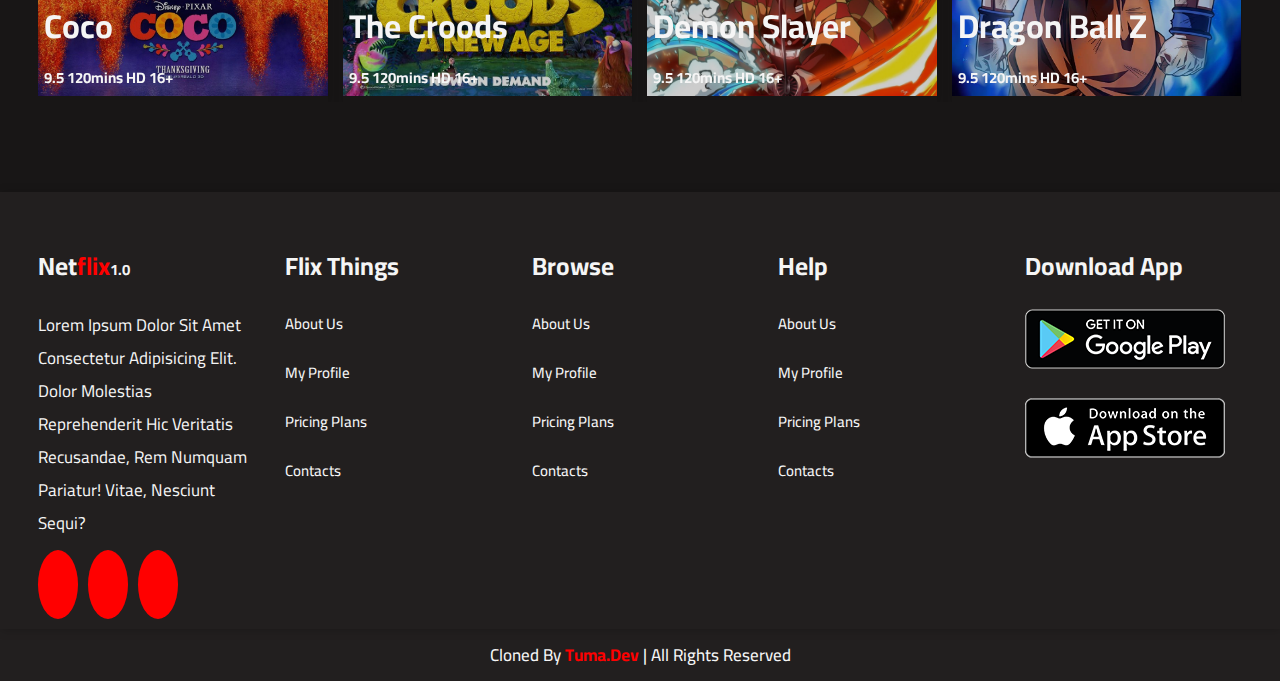
==== commit 6e19f565: "eighth commit" ====
--- a/index.html
+++ b/index.html
@@ -14,6 +14,8 @@
     <!-- custom css link -->
     <link rel="stylesheet" href="style.css" />
 
+    <!-- favicon icon link -->
+    <link rel="shortcut icon" href="images/giphy.webp" type="image/x-icon" />
     <!-- cust responsive css link -->
     <link rel="stylesheet" href="responsive.css" />
 
@@ -748,7 +750,7 @@
     <!-- latest series section ends -->
 
     <!-- latest cartoons section starts-->
-    <section class="latest-movies" id="latest-movies">
+    <section class="latest-movies" id="latest-cartoons">
       <div class="swiper mySwiper3">
         <h2>latest cartoons</h2>
         <div class="latest-box swiper-wrapper">
@@ -951,6 +953,12 @@
     </section>
     <!-- footer section ends -->
 
+    <!-- loader section starts -->
+    <div class="loader-container">
+      <img src="images/giphy.webp" alt="" />
+    </div>
+    <!-- loader section ends -->
+
     <!-- jQuert cdn link -->
     <script
       src="https://code.jquery.com/jquery-3.7.1.min.js"
--- a/style.css
+++ b/style.css
@@ -345,9 +345,15 @@
 }
 /* movies section ends */
 
-/* latest movies sectio starts */
+/* latest movies section starts */
 section.latest-movies {
-  padding-top: 7rem;
+  padding-top: 9rem;
+}
+section#latest-series {
+  padding-top: 1rem;
+}
+section#latest-cartoons {
+  padding-top: 1rem;
 }
 .latest-movies .swiper {
   position: relative;
@@ -593,28 +599,27 @@
 /* footer section ends */
 
 /* loader section */
-/* .loader-container {
-  overflow-y: hidden;
+.loader-container {
   overflow: hidden;
   position: fixed;
   top: 0;
   left: 0;
-  height: 100%;
+  height: 100vh;
   width: 100%;
   z-index: 10000;
-  background-color: #818ea0;
+  background-color: var(--bg);
   display: flex;
   align-items: center;
   justify-content: center;
   overflow: hidden;
 }
 .loader-container img {
+  margin-top: -4%;
   width: 15rem;
 }
 
 .loader-container.fade-out {
   opacity: 0;
-  transform: scaleX(0);
-} */
-
+  transform: scaleY(0);
+}
 /* loader section */
